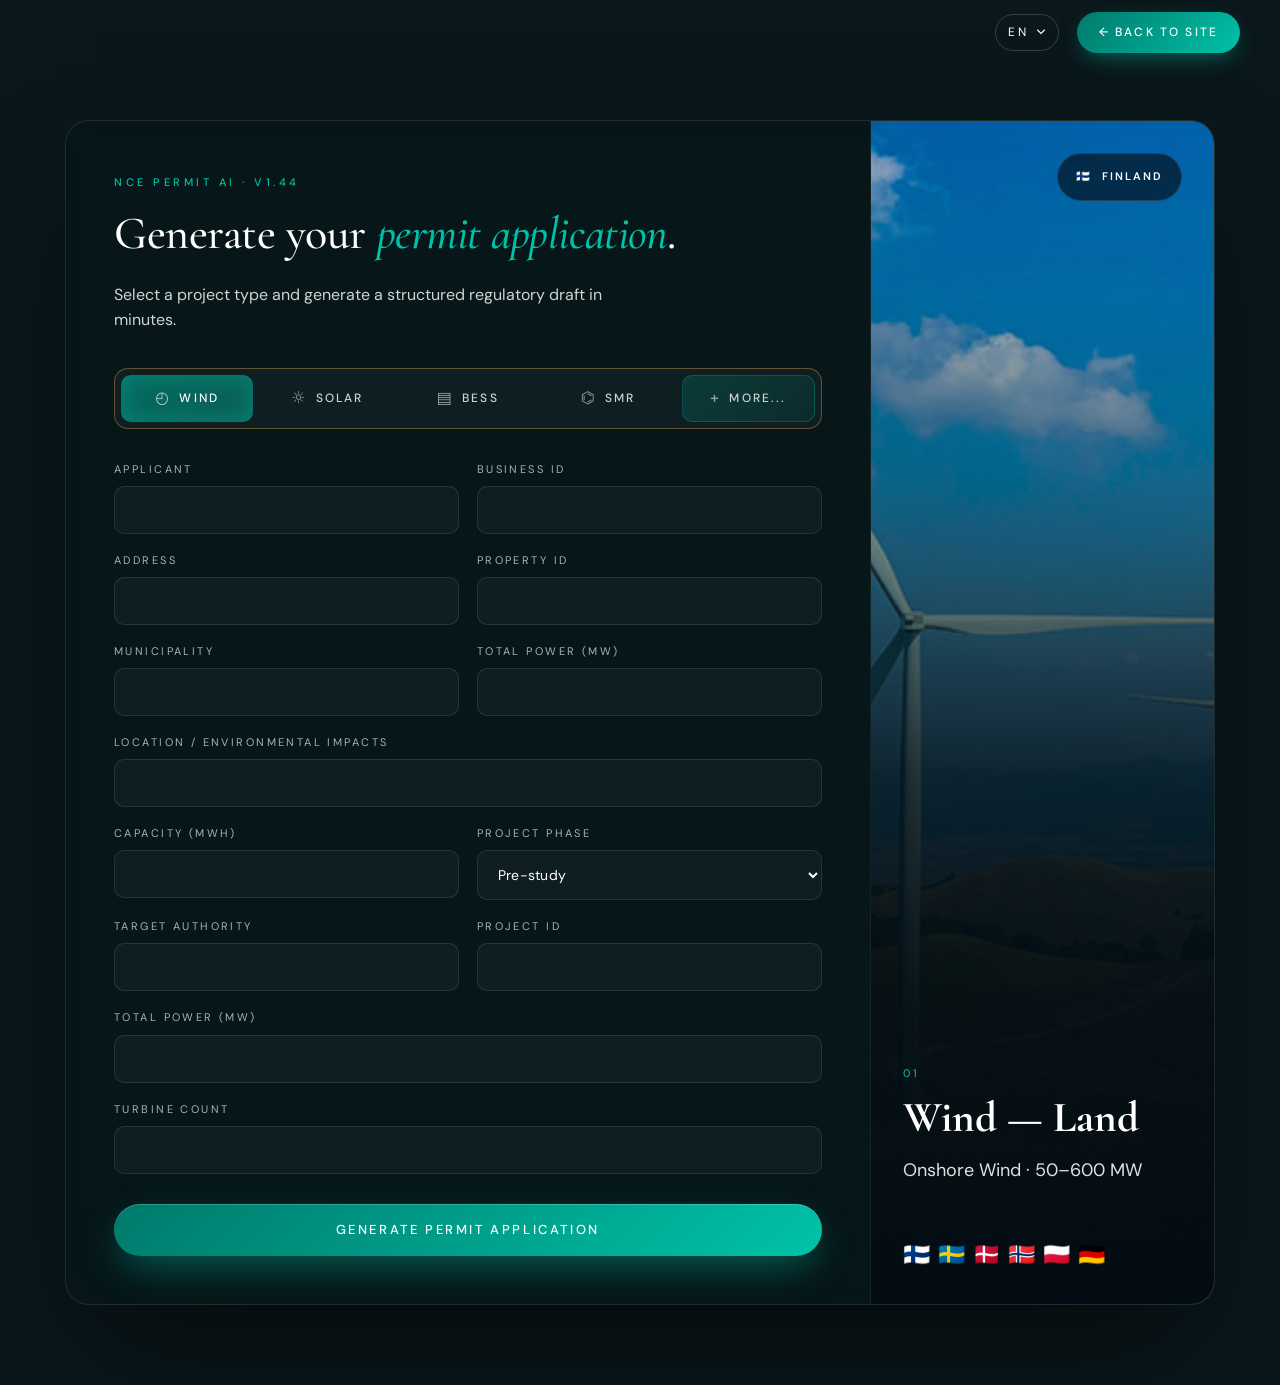
==== tool/index.html @ 23e24bbf "Add tool page UI and update styles" ====
<!doctype html>
<html lang="en">
<head>
<meta charset="utf-8" />
<meta name="viewport" content="width=device-width,initial-scale=1" />
<title>Permit AI — Nordic Clean Energy</title>
<meta name="description" content="NCE Energy — institutional-grade Nordic clean energy development: wind, solar, BESS, SMR. Permit AI tool for project developers." />

<meta property="og:type" content="website">
<meta property="og:title" content="NCE Permit AI">
<meta property="og:description" content="Regulatory Intelligence for Energy, Construction and Infrastructure Projects">
<meta property="og:image" content="https://ncenergy.fi/images/nce_og_image.png">
<meta property="og:url" content="https://ncenergy.fi">
<meta property="og:site_name" content="NCE Permit AI">

<meta name="twitter:card" content="summary_large_image">
<meta name="twitter:title" content="NCE Permit AI">
<meta name="twitter:description" content="Regulatory Intelligence for Energy, Construction and Infrastructure Projects">
<meta name="twitter:image" content="https://ncenergy.fi/images/nce_og_image.png">

<link rel="preconnect" href="https://fonts.googleapis.com" />
<link rel="preconnect" href="https://fonts.gstatic.com" crossorigin />
<link href="https://fonts.googleapis.com/css2?family=Cormorant+Garamond:ital,wght@0,400;0,500;0,600;0,700;1,400;1,500;1,600&family=DM+Sans:wght@300;400;500;600;700&display=swap" rel="stylesheet" />
<link rel="stylesheet" href="../assets/css/styles.css" />
</head> 


<body class="tool">



<!-- ============================================================
     TOOL VIEW (ncenergy.fi/tool)
============================================================ -->
<section id="view-tool" class="view tool-view" aria-hidden="true">

<div class="tool-video-bg-wrapper">
    <video class="tool-bg-video vid-active" muted playsinline preload="auto">
      <source src="../assets/video/tool-forest.webm" type="video/webm">
      <source src="../assets/video/tool-forest.mp4" type="video/mp4">
    </video>
    <video class="tool-bg-video vid-hidden" muted playsinline preload="auto">
      <source src="../assets/video/tool-forest.webm" type="video/webm">
      <source src="../assets/video/tool-forest.mp4" type="video/mp4">
    </video>
    <div class="tool-video-overlay"></div>
  </div>


  <!-- <div class="tool-bg" id="toolBg" data-accent="wind"></div> -->
  <!-- <div class="tool-bg-overlay"></div> -->
  <!-- <div class="tool-grid-overlay" id="toolGridOverlay"></div> -->

  <header class="site-header tool-header" id="siteHeader">
    <div class="header-inner">
      <a href="#top" class="brand">
        <img src="images/nce_logo.svg" alt="">
      </a>
      <nav class="primary-nav" aria-label="Primary">
        <a href="#projects" data-i18n="nav.projects">Projects</a>
        <a href="#approach" data-i18n="nav.approach">Permission</a>
        <a href="#tool" data-i18n="nav.tool" data-jump="tool">Permit AI</a>
      </nav>
      <div class="header-actions">
        <div class="lang-switcher" id="langSwitcher">
          <button class="lang-current" aria-haspopup="listbox" aria-expanded="false">
            <span id="langLabel">EN</span>
            <svg viewBox="0 0 12 8" width="10" height="6" aria-hidden="true"><path d="M1 1l5 5 5-5" fill="none" stroke="currentColor" stroke-width="1.5"/></svg>
          </button>
          <ul class="lang-menu" role="listbox">
            <li role="option" data-lang="en">EN — English</li>
            <li role="option" data-lang="fi">FI — Suomi</li>
          </ul>
        </div>
        <!-- <button class="btn-pill" data-jump="tool" data-i18n="cta.openTool">← Back to site</button> -->
        <a href="../index.html" class="btn-pill" data-jump0="tool" data-i18n="cta.openTool">← Back to site</a>
      </div>
    </div>
  </header>












  <div class="tool-card">







<div class="permit-layout">

    <div class="permit-left">



    <span class="tag" data-i18n="tool.tag">NCE PERMIT AI · v1.44</span>

    <h2 class="serif-h2 light" data-i18n="tool.h2">Generate your <em>permit application</em>.</h2>
   



    <p class="tool-card-sub light" data-i18n="tool.sub">Select a project type and generate a structured regulatory draft in minutes.</p>



        <!-- TYPE PICKER -->

<div class="type-picker attention" id="typePicker" role="tablist">

    <button class="tp-btn active" data-type="wind" role="tab">
        <span class="tp-ic">◴</span><span data-i18n="tool.t.wind">Wind</span>
    </button>

    <button class="tp-btn" data-type="solar">
        <span class="tp-ic">☼</span><span>Solar</span>
    </button>

    <button class="tp-btn" data-type="bess">
        <span class="tp-ic">▤</span><span>BESS</span>
    </button>

    <button class="tp-btn" data-type="smr">
        <span class="tp-ic">⌬</span><span>SMR</span>
    </button>


    <button class="tp-btn tp-more" id="moreTypesBtn">
        <span class="tp-ic">+</span>
        <span>More...</span>
    </button>

</div>






<div
class="project-selector"
id="projectSelector">


<div class="selector-head">

    <div>
        <span class="selector-kicker">
            ADDITIONAL PROJECT TYPES
        </span>

        <h3>Select project type</h3>

        <p>
            Choose the asset category for permit generation.
        </p>
    </div>

    <button class="selector-close" id="selectorClose">
        ← Back
    </button>

</div>


<div class="project-grid">

    <button class="project-option" data-type="hydro">

        <strong>Hydro</strong>
        <span>Hydropower</span>

    </button>

    <button class="project-option" data-type="residential">

        <strong>Residential</strong>
        <span>Residential Building</span>

    </button>

    <button class="project-option" data-type="industrial">

        <strong>Industrial</strong>
        <span>Industrial Building</span>

    </button>

</div>

</div>



        <!-- FORM -->
<!-- <form class="tool-form" id="permitForm">


<input type="hidden" id="hanke_tyyppi" value="bess">


  <div class="form-row">
      <label>
          <span>Applicant</span>
          <input type="text" id="hakija" class=" ">
      </label>

      <label>
          <span>Business ID</span>
          <input type="text" id="y_tunnus">
      </label>
  </div>


  <div class="form-row">
      <label>
          <span>Address</span>
          <input type="text" id="osoite">
      </label>

      <label>
          <span>Property ID</span>
          <input type="text" id="kunta">
      </label>
  </div>


  <div class="form-row">
      <label>
          <span>Municipality</span>
          <input type="text" id="osoite">
      </label>

      <label>
          <span>Total power (MW)</span>
          <input type="text" id="kunta">
      </label>
  </div>


  <label>
      <span>Location / environmental impacts</span>
      <input type="text" id="">
  </label>




  <div class="dyn_forms" id="dynamicFields">
    dynamicFields...
  </div>


  <button type="submit" class="btn-hero">
      Generate Permit Application
  </button>

</form>

 -->











<!-- FORM -->
<form class="tool-form" id="permitForm">

    <input type="hidden" id="hanke_tyyppi" value="tuulivoima_maa">

    <div class="form-row">

        <label>
            <span>Applicant</span>
            <input type="text" id="hakija">
        </label>

        <label>
            <span>Business ID</span>
            <input type="text" id="y_tunnus">
        </label>

    </div>


    <div class="form-row">

        <label>
            <span>Address</span>
            <input type="text" id="osoite">
        </label>

        <label>
            <span>Property ID</span>
            <input type="text" id="kiinteistotunnus">
        </label>

    </div>


    <div class="form-row">

        <label>
            <span>Municipality</span>
            <input type="text" id="kunta">
        </label>

        <label>
            <span>Total Power (MW)</span>
            <input type="number" step="0.1" id="teho_mw">
        </label>

    </div>


    <label>
        <span>Location / Environmental Impacts</span>
        <input type="text" id="sijainti_ymparistovaikutukset">
    </label>


    <div class="form-row">

        <label>
            <span>Capacity (MWh)</span>
            <input type="number" step="0.1" id="kapasiteetti_mwh">
        </label>

        <label>
            <span>Project Phase</span>
            <select id="hankkeen_vaihe">
                <option value="esiselvitys">Pre-study</option>
                <option value="lupavaihe">Permitting</option>
                <option value="rakentaminen">Construction</option>
            </select>
        </label>

    </div>


    <div class="form-row">

        <label>
            <span>Target Authority</span>
            <input type="text" id="kohdeviranomainen">
        </label>

        <label>
            <span>Project ID</span>
            <input type="text" id="hanke_id">
        </label>

    </div>


    <div class="dyn_forms" id="dynamicFields"></div>


    <button type="submit" class="btn-hero">
        Generate Permit Application
    </button>

</form>










        <!-- FORM -->

    </div>


<aside class="permit-right">

    <div class="project-preview">

        <div class="project-image bg-windland"></div>

        <div class="project-overlay"></div>

<!--         <div class="project-country">
            🇫🇮 Finland
        </div>  -->

<div class="project-country attention111111" id="countrySelector">

    <button class="country-current" id="countryCurrent">

        <span id="countryFlag">🇫🇮</span>

        <span id="countryName">
            Finland
        </span>

    </button>

    <div class="country-menu">

        <button data-country="FI">🇫🇮 Finland</button>
        <button data-country="SE" class="disabled">🇸🇪 Sweden</button>
        <button data-country="DK" class="disabled">🇩🇰 Denmark</button>
        <button data-country="NO" class="disabled">🇳🇴 Norway</button>
        <button data-country="PL">🇵🇱 Poland</button>
        <button data-country="DE" class="disabled">🇩🇪 Germany</button>
        <button data-country="EE" class="disabled">🇪🇪 Estonia</button>
        <button data-country="LV" class="disabled">🇱🇻 Latvia</button>
        <button data-country="LT">🇱🇹 Lithuania</button>

    </div>

</div>
<!-- 
<div class="project-country1 attention1" id="countrySelector">

    <button class="country-btn active" data-country="FI">
        🇫🇮
    </button>

    <button class="country-btn" data-country="SE">
        🇸🇪
    </button>

    <button class="country-btn" data-country="DK">
        🇩🇰
    </button>

    <button class="country-btn" data-country="NO">
        🇳🇴
    </button>

    <button class="country-btn" data-country="PL">
        🇵🇱
    </button>

    <button class="country-btn" data-country="DE">
        🇩🇪
    </button>

</div> -->



        <div class="project-bottom">

            <span class="project-code" id="projectCode">01</span>

            <h3 id="projectTitle">Wind — Land</h3>

            <p class="project-meta" id="projectMeta">
                Onshore Wind · 50–600 MW
               
            </p>

            <div class="permit-tags" id="permitTags">

<!--                 <span>Building Permit</span>
                <span>Grid Connection</span>
                <span>Chemical Permit</span> -->

            </div>

            <div class="country-flags" id="countryFlags">

                <span>🇫🇮</span>
                <span>🇸🇪</span>
                <span>🇩🇰</span>
                <span>🇳🇴</span>
                <span>🇵🇱</span>
                <span>🇩🇪</span>

            </div>

        </div>

    </div>

</aside>


<!--     <aside class="permit-right">

        <div class="project-preview">

            <div class="project-image bg-bess"></div>

            <div class="project-info">

                <span class="project-code">01</span>

                <h3>BESS</h3>

                <p>
                    Battery Energy Storage
                    · 50–800 MWh
                </p>

            </div>

            <div class="country-switch">

                <button class="active">🇫🇮</button>
                <button>🇸🇪</button>
                <button>🇩🇰</button>
                <button>🇳🇴</button>
                <button>🇵🇱</button>
                <button>🇩🇪</button>

            </div>

            <div class="permit-tags">

                <span>Building Permit</span>
                <span>Grid Connection</span>
                <span>Chemical Permit</span>

            </div>

        </div>

    </aside> -->

</div>




  </div>
  <!-- tool-card -->

























<!-- step2 -->


<div id="generationPanel" class="generation-panel tool-card" style="display:none;">

    <div class="generation-head">
        <div>
            <div class="generation-title">
                AI GENERATION IN PROGRESS
            </div>
            <div class="generation-subtitle">
                RAG + Claude is analyzing your project and preparing the regulatory draft
            </div>
        </div>

        <div id="generationElapsed">00:00</div>
    </div>

    <div class="generation-steps">

        <div class="generation-step waiting" data-step="1">
            <div class="step-circle">1</div>
            <strong>Analyze</strong>
            <small>Understanding project</small>
            <span>WAITING</span>
        </div>

        <div class="generation-step waiting" data-step="2">
            <div class="step-circle">2</div>
            <strong>Retrieve</strong>
            <small>Searching regulations</small>
            <span>WAITING</span>
        </div>

        <div class="generation-step waiting" data-step="3">
            <div class="step-circle">3</div>
            <strong>Compare</strong>
            <small>Matching requirements</small>
            <span>WAITING</span>
        </div>

        <div class="generation-step waiting" data-step="4">
            <div class="step-circle">4</div>
            <strong>Assess</strong>
            <small>Risk &amp; impact</small>
            <span>WAITING</span>
        </div>

        <div class="generation-step waiting" data-step="5">
            <div class="step-circle">5</div>
            <strong>Recommend</strong>
            <small>Building draft</small>
            <span>WAITING</span>
        </div>

        <div class="generation-step waiting" data-step="6">
            <div class="step-circle">6</div>
            <strong>Lifecycle</strong>
            <small>Phase-lock check</small>
            <span>WAITING</span>
        </div>

    </div>


<!-- Живая информация о процессе -->
<div class="generation-live">

    <div class="live-activity">

        <div class="live-title">
            LIVE ACTIVITY
        </div>

        <div id="liveActivity">
            <div class="live-item">
                <span class="live-dot"></span>
                <span>Starting generation...</span>
                <small>—</small>
            </div>
        </div>

    </div>


    <div class="data-sources">

        <div class="live-title">
            DATA SOURCES
        </div>

        <div class="source-row">
            <span>Regulatory chunks</span>
            <strong id="sourceChunks">8446</strong>
        </div>

        <div class="source-row">
            <span>Countries</span>
            <strong id="sourceCountries">9</strong>
        </div>

        <div class="source-row">
            <span>EU layer</span>
            <strong id="sourceEuLayer">active</strong>
        </div>

    </div>

</div>




    <div class="generation-status" id="generationStatus">
        Starting generation...
    </div>

    <div class="generation-job">
        Job ID: <span id="generationJobId">—</span>
    </div>























<!-- step3 -->
<!-- =========================
     RAQS QUALITY
========================= -->
<div class="results-row" id="resultsRow" style="display:none;">
<section class="result-section" id="raqsSection">

    <div class="result-section-title">
        <span>2. RAQS — QUALITY ASSESSMENT</span>
        <small>5 quality criteria with overall score</small>
    </div>

    <div class="raqs-card">

        <div class="raqs-head">
            <span>RAQS QUALITY SCORE</span>
            <span class="raqs-live">LIVE</span>
        </div>

        <div class="raqs-body">

            <div class="raqs-score">
                <strong id="raqsScore">—</strong>
                <small>/100</small>
            </div>

            <div class="raqs-bars">

                <div class="raqs-row">
                    <span>Citations</span>
                    <i><b id="raqsCitations"></b></i>
                    <em id="raqsCitationsValue">—</em>
                </div>

                <div class="raqs-row">
                    <span>Permit Coverage</span>
                    <i><b id="raqsCoverage"></b></i>
                    <em id="raqsCoverageValue">—</em>
                </div>

                <div class="raqs-row">
                    <span>Uncertainty</span>
                    <i><b id="raqsUncertainty"></b></i>
                    <em id="raqsUncertaintyValue">—</em>
                </div>

                <div class="raqs-row">
                    <span>Comprehensiveness</span>
                    <i><b id="raqsComprehensiveness"></b></i>
                    <em id="raqsComprehensivenessValue">—</em>
                </div>

                <div class="raqs-row">
                    <span>Readiness</span>
                    <i><b id="raqsReadiness"></b></i>
                    <em id="raqsReadinessValue">—</em>
                </div>

            </div>

        </div>

        <div class="raqs-warning" id="raqsWarning">

            <span>!</span>

            <div>
                <strong>UNCERTAINTY DETECTED</strong>
                <small id="raqsWarningText">
                    Expert verification may be required.
                </small>
            </div>

        </div>

    </div>

</section>


<!-- =========================
     RESULT
========================= -->

<section class="result-section" id="resultSection">

    <div class="result-section-title">
        <span>3. RESULT &amp; ACTIONS</span>
        <small>Generated draft + mandatory expert review</small>
    </div>

    <div class="result-card">

        <div class="result-head">

            <span>PERMIT APPLICATION DRAFT</span>

            <span class="result-review">
                EXPERT REVIEW
            </span>

        </div>

        <div class="result-file">

            <div class="pdf-icon">
                <img src="../assets/images/pdf.svg" alt="">
            </div>

            <div class="result-file-info">

                <strong>Permit Application Draft</strong>

                <span id="resultProject">
                    Wind Power (Onshore) · Finland · 50 MW
                </span>

                <small id="resultGenerated">
                    Generated: —
                </small>

            </div>

        </div>

        <div class="result-actions">

            <a
                id="downloadPdf"
                class="result-btn result-primary"
                href="#"
                target="_blank"
                download
            >
                ↓ &nbsp; DOWNLOAD PDF
            </a>

            <button
                class="result-btn"
                type="button"
                id="viewSummary"
            >
                VIEW SUMMARY &nbsp; ◉
            </button>

        </div>

        <div class="review-warning">

            <span>!</span>

            <div>
                <strong>AI-GENERATED DRAFT</strong>

                <p>
                    This document requires expert review
                    before official submission.
                </p>
            </div>

        </div>

        <button
            class="review-btn"
            type="button"
            id="markReviewed"
        >
            ✓ &nbsp; MARK AS REVIEWED
        </button>

    </div>

</section>
</div>








<div class="result-summary" id="resultSummary">

    <div class="summary-item">
        <span>Project type</span>
        <strong id="summaryType">—</strong>
    </div>

    <div class="summary-item">
        <span>Applicant</span>
        <strong id="summaryApplicant">—</strong>
    </div>

    <div class="summary-item">
        <span>Business ID</span>
        <strong id="summaryBusinessId">—</strong>
    </div>

    <div class="summary-item">
        <span>Property ID</span>
        <strong id="summaryProperty">—</strong>
    </div>

    <div class="summary-item">
        <span>Municipality</span>
        <strong id="summaryMunicipality">—</strong>
    </div>

    <div class="summary-item">
        <span>Total power</span>
        <strong id="summaryPower">—</strong>
    </div>

    <div class="summary-item">
        <span>Project phase</span>
        <strong id="summaryPhase">—</strong>
    </div>

    <div class="summary-item">
        <span>Target authority</span>
        <strong id="summaryAuthority">—</strong>
    </div>

</div>








</div>  
<!-- step2 -->










</section>



































<style>
  
/* Контейнер-обертка для полноэкранного видео-фона */
.tool-video-bg-wrapper {
  position: absolute;
  top: 0;
  left: 0;
  width: 100%;
  height: 100%;
  z-index: 0;
  overflow: hidden;
  /* Аппаратное ускорение */
  will-change: transform;
  transform: translateZ(0);
}

/* Общие стили для обоих видео */
.tool-bg-video {
  position: absolute;
  top: 0;
  left: 0;
  width: 100%;
  height: 100%;
  object-fit: cover;
  transition: opacity 1.6s ease-in-out; /* Плавность склейки тумана */
}

/* Состояния активности для кроссфейда */
.tool-bg-video.vid-active {
  opacity: 1;
  z-index: 2;
}

.tool-bg-video.vid-hidden {
  opacity: 0;
  z-index: 1;
}

/* Мягкий темный оверлей по ТЗ (45%) */
.tool-video-overlay {
  position: absolute;
  top: 0;
  left: 0;
  width: 100%;
  height: 100%;
  background: rgba(10, 26, 38, 0.45); /* Твой базовый --navy-ink */
  z-index: 3; /* Ложится поверх обоих видео, но под контент */
  pointer-events: none;
}

/* Убедись, что сама карточка и шапка лежат выше видео-фона */
.tool-header,
.tool-card {
  /*position: relative;*/
  z-index: 10;
}

</style>



<script src="../assets/js/script.js" defer></script>


<script>
  
document.addEventListener('DOMContentLoaded', () => {
  setupForestCrossfade();
});

function setupForestCrossfade() {
  const v1 = document.querySelector('.tool-video-bg-wrapper .vid-active');
  const v2 = document.querySelector('.tool-video-bg-wrapper .vid-hidden');

  if (!v1 || !v2) return;

  // Длина видео в секундах
  const videoDuration = 22; 
  // Время в секундах, за сколько до конца видео начнется наплыв (кроссфейд)
  const fadeBuffer = 2.2; 
  const triggerTime = videoDuration - fadeBuffer;

  // Запускаем первое видео
  v1.play().catch(err => console.log("Autoplay blocked:", err));

  // Каждые 300мс проверяем тайминги
  setInterval(() => {
    // Если первое видео подходит к концу
    if (v1.classList.contains('vid-active') && v1.currentTime >= triggerTime) {
      if (v2.paused) {
        v2.currentTime = 0;
        v2.play().catch(() => {});
        
        // Меняем местами видимость
        v2.classList.remove('vid-hidden');
        v2.classList.add('vid-active');
        
        v1.classList.remove('vid-active');
        v1.classList.add('vid-hidden');
        
        // Гасим старое видео после завершения css-анимации
        setTimeout(() => { v1.pause(); }, 1600);
      }
    }
    
    // Если второе видео подходит к концу
    else if (v2.classList.contains('vid-active') && v2.currentTime >= triggerTime) {
      if (v1.paused) {
        v1.currentTime = 0;
        v1.play().catch(() => {});
        
        // Переключаем обратно
        v1.classList.remove('vid-hidden');
        v1.classList.add('vid-active');
        
        v2.classList.remove('vid-active');
        v2.classList.add('vid-hidden');
        
        // Гасим
        setTimeout(() => { v2.pause(); }, 1600);
      }
    }
  }, 300);
}



// DATA
const FLAGS = {

    FI: "🇫🇮",
    SE: "🇸🇪",
    NO: "🇳🇴",
    DA: "🇩🇰",
    DK: "🇩🇰",
    PL: "🇵🇱",
    DE: "🇩🇪",
    EE: "🇪🇪",
    LV: "🇱🇻",
    LT: "🇱🇹"

};



const PROJECTS = {

  wind: {
    code: "01",
    name: "Wind",
    title: "Wind Power (Onshore)",
    meta: "Onshore Wind · 50–600 MW",
    imageClass:"bg-windland",
    description:
      "Wind Power (onshore) — Land-based wind power project",
    permits_off: [
      "Construction Permit",
      "Environmental Permit",
      "EIA (≥10 turbines / ≥45 MW)",
      "Zoning Area"
    ],
    countries:["FI","SE","DA","NO","PL","DE"]
  },
  solar: {
    code: "02",
    name: "Solar",
    title: "Solar Power",
    meta: "Utility PV · 10–400 MW",
    imageClass:"bg-solar",
    description:
      "Solar panel project",
    permits_off:[
      "Construction permit","Environmental permit (large project)"
    ],
    countries:["FI","SE","DA","NO","PL","DE"]
  },

  bess: {

    code: "03",

    name: "BESS",

    title: "Battery Energy Storage Project",

    meta: "50–800 MWh",

    imageClass:"bg-bess",

    description:
      "Battery Energy Storage Project",

    permits_off:[

      "Construction permit","Chemical permit (Tukes)","Grid connection (Fingrid/dist.)"

    ],

    countries:["FI","SE","DA","NO","PL","DE"]

  }, 

  smr: {

    code: "04",

    name: "SMR",

    title: "Small Modular Reactor",

    meta: "50–300 MW",

    imageClass:"bg-smr",

    description:
      "Small Modular Reactor project (pre-licensing)",

    permits_off:[

      "Principle decision (TEM)",
      "Construction licence (STUK)",
      "Operating licence (STUK)",
      "EIA"

    ],

    countries:["FI","SE","DA","NO","PL","DE"]

  },

  windsea: {

    code: "05",

    name: "Wind — Sea",

    title: "Offshore Wind",

    meta: "500 MW–2 GW",

    imageClass:"bg-windsea",

    description:
      "Offshore wind power project",

    permits_off:[

      "Water permit (Luova)","EIA","Environmental permit","Construction permit (offshore)"

    ],

    countries:["FI","SE","DA","NO","PL","DE"]

  },

  hydro: {

    code: "06",

    name: "Hydro",

    title: "Hydropower",

    meta: "5–60 MW",

    imageClass:"bg-hydro",

    description:
      "Hydroelectric project",

    permits_off:[

      "Water permit (Luova)","Environmental permit","Construction permit"

    ],

    countries:["FI","SE","DA","NO","PL","DE"]

  },

  residential: {

    code: "07",

    name: "Residential",

    title: "Housing Development",

    meta: "5–6 MW",

    imageClass:"bg-residential",

    description:
      "Residential Building — permit application",

    permits_off:[

      "Construction permit"

    ],

    countries:["FI","SE","DA","NO","PL","DE"]

  },

  industrial: {

    code: "08",

    name: "Industrial",

    title: "Manufacturing & Processing",

    meta: "5–6 MW",

    imageClass:"bg-industrial",

    description:
      "Industrial Building — permit application",

    permits_off:[

      "Construction permit",
      "Environmental permit (possible)",

    ],

    countries:["FI","SE","DA","NO","PL","DE"]

  },

};
// DATA



// DYN FIELDS
const DYNAMIC_FIELDS = {

    wind: [

        {
            label:'Total Power (MW)',
            id:'power_mw',
            type:'number'
        },

        {
            label:'Turbine Count',
            id:'turbines',
            type:'number'
        }

    ],

    solar: [

        {
            label:'Installed Capacity (MWp)',
            id:'capacity_mwp',
            type:'number'
        },

        {
            label:'Area (ha)',
            id:'area_ha',
            type:'number'
        }

    ],
bess: [

    {
        label:'Power (MW)',
        id:'power_mw',
        type:'number'
    },

    {
        label:'Capacity (MWh)',
        id:'capacity_mwh',
        type:'number'
    },

    {
        label:'Grid Connection',
        id:'grid_connection',
        type:'select',

        options:[
            '110 kV',
            '220 kV',
            '400 kV',
            'DSO',
            'Fingrid'
        ]
    }

],

    smr: [

        {
            label:'Thermal Power (MW)',
            id:'thermal_power',
            type:'number'
        },

        {
            label:'Reactor Type',
            id:'reactor_type',
            type:'text'
        }

    ],
    hydro: [


        {
            label:'Reactor Type',
            id:'reactor_type',
            type:'text'
        }

    ],
residential: [

        {
            label:'Floors',
            id:'floor_num',
            type:'number'
        }



    ],
    industrial:[

        {
            label:'Intended use',
            id:'int_use',

            type:'select',

            options:[
                'Factory',
                'Warehouse',
                'Processing Plant',
                'Manufacturing',
                'Other'
            ]
        },

        {
            label:'Building volume (m³)',
            id:'build_volume',
            type:'number'
        }

    ],

};
// DYN FIELDS



const moreBtn =
document.getElementById('moreTypesBtn');

const selector =
document.getElementById('projectSelector');

const main =
document.getElementById('permitMain');

const closeBtn =
document.getElementById('selectorClose');

moreBtn.addEventListener('click',()=>{

    selector.classList.add('open');

    main.classList.add('selector-open');

});

closeBtn.addEventListener('click', () => {

    selector.classList.remove('open');

});



document
.querySelectorAll('.tp-btn[data-type]')
.forEach(btn=>{

    btn.addEventListener('mouseenter',()=>{

        renderProject(
            btn.dataset.type
        );

    });

    btn.addEventListener('mouseleave',()=>{

        renderProject(
            currentProject
        );

    });

});
document
.querySelectorAll('.tp-btn[data-type]')
.forEach(btn=>{

    btn.addEventListener('click',()=>{

        currentProject =
            btn.dataset.type;

        renderProject(
            currentProject
        );
        renderDynamicFields(currentProject);
        document
        .getElementById('hanke_tyyppi')
        .value =
        currentProject;

    });

});


document
.querySelectorAll('.project-option')
.forEach(card=>{

    card.addEventListener('mouseenter',()=>{

        renderProject(
            card.dataset.type
        );

    });

    card.addEventListener('mouseleave',()=>{

        renderProject(
            currentProject
        );

    });


card.addEventListener('click',()=>{

    currentProject =
        card.dataset.type;

    renderProject(currentProject);
    renderDynamicFields(currentProject);

    // loadPermits();

    document.getElementById('hanke_tyyppi').value =
        currentProject;

    selector.classList.remove('open');

});

});


// card.addEventListener('click',()=>{

//     currentProject =
//         card.dataset.type;

//     renderProject(
//         currentProject
//     );

//     selector.classList.remove('open');

// });




















const TYPE_MAP = {

    // ENERGY

    wind: 'tuulivoima_maa',
    offshore_wind: 'tuulivoima_meri',

    solar: 'aurinkovoima',

    bess: 'bess',

    smr: 'smr',

    hydro: 'vesivoima',

    datacenter: 'datakeskus',


    // BUILDINGS

    residential: 'asuinrakennus',

    industrial: 'teollisuus',

    agriculture: 'maatalous',

    commercial: 'liikerakennus',


    // OTHER

    environmental: 'ymparistolupa',

    other: 'muu'

};

const COUNTRY_NAMES = {

    FI: 'Finland',
    SE: 'Sweden',
    DK: 'Denmark',
    NO: 'Norway',
    PL: 'Poland',
    DE: 'Germany',
    EE: 'Estonia',
    LV: 'Latvia',
    LT: 'Lithuania'

};

const COUNTRY_FLAGS = {

    FI: '🇫🇮',
    SE: '🇸🇪',
    DK: '🇩🇰',
    NO: '🇳🇴',
    PL: '🇵🇱',
    DE: '🇩🇪',
    EE: '🇪🇪',
    LV: '🇱🇻',
    LT: '🇱🇹'

};

let currentProject = 'wind';
let currentCountry = 'FI';


// const country = 'FI';
// const type = 'bess';










let PERMITS_DB = {};





// async function loadPermits(){

//     const apiType = TYPE_MAP[currentProject];

//     const projectData =
//         PERMITS_DB?.[currentCountry]?.[apiType];

//     if(!projectData) return;

//     const permits = [

//         ...(projectData.esiselvitys?.luvat || []),
//         ...(projectData.lupavaihe?.luvat || []),
//         ...(projectData.rakentaminen?.luvat || [])

//     ];

//     const uniquePermits =
//         [...new Set(permits)];

//     document.getElementById('permitTags').innerHTML =
//         uniquePermits
//             .slice(0,8)
//             .map(item => `<span>${item}</span>`)
//             .join('');
// }







// TYPE RENDER
function renderProject(type){

    const p = PROJECTS[type];

    if(!p) return;

    document.getElementById('projectCode')
        .textContent = p.code;

    document.getElementById('projectTitle')
        .textContent = p.title;

    document.getElementById('projectMeta')
        .textContent = p.meta;
    
    const previewImage =
    document.querySelector('.project-image');

    previewImage.className = `project-image ${p.imageClass}`;


const apiType =
    TYPE_MAP[type];

const projectData =
    PERMITS_DB?.[currentCountry]?.[apiType];

if(!projectData) return;

let permits = [];

if(projectData){

    permits = [

        ...(projectData.esiselvitys?.luvat || []),
        ...(projectData.lupavaihe?.luvat || []),
        ...(projectData.rakentaminen?.luvat || [])

    ];

    permits = [...new Set(permits)];

}

document.getElementById('permitTags').innerHTML =
    permits
        .slice(0,8)
        .map(x => `<span>${x}</span>`)
        .join('');
    // document.getElementById('permitTags').innerHTML =
    //     p.permits
    //     .map(x => `<span>${x}</span>`)
    //     .join('');

    document.getElementById('countryFlags').innerHTML =
        p.countries
        .map(c => `<span>${FLAGS[c]}</span>`)
        .join('');
}




// TYPE RENDER







async function loadPermitsDB(){

    const response = await fetch(
        'https://ai.ncenergy.fi/api/permits'
    );

    PERMITS_DB = await response.json();

    renderProject(currentProject);
}













loadPermitsDB();







const countrySelector =
    document.getElementById('countrySelector');

const countryCurrent =
    document.getElementById('countryCurrent');

countryCurrent.addEventListener('click',()=>{
 console.log('CLICK');
    countrySelector.classList.toggle('open');

});

document
.querySelectorAll('.country-menu button')
.forEach(btn=>{

    btn.addEventListener('click',()=>{

        currentCountry =
            btn.dataset.country;

        document.getElementById('countryFlag')
            .textContent =
            COUNTRY_FLAGS[currentCountry];

        document.getElementById('countryName')
            .textContent =
            COUNTRY_NAMES[currentCountry];

        countrySelector.classList.remove('open');

        // loadPermits();
        renderProject(currentProject);
        renderDynamicFields(currentProject);

    });

});
// document
// .querySelectorAll('.country-btn')
// .forEach(btn=>{

//     btn.addEventListener('click',()=>{

//         currentCountry =
//             btn.dataset.country;

//         document
//         .querySelectorAll('.country-btn')
//         .forEach(x=>x.classList.remove('active'));

//         btn.classList.add('active');

//         loadPermits();

//     });

// });



function renderDynamicFields(type){

    const fields = 
        DYNAMIC_FIELDS[type] || [];

    const container =
        document.getElementById('dynamicFields');

    container.innerHTML =

        fields.map(field => {

            let control = '';

            if(field.type === 'select'){

                control = `

                    <select id="${field.id}">

                        <option value="">
                            Select...
                        </option>

                        ${
                            field.options
                                .map(option => `
                                    <option value="${option}">
                                        ${option}
                                    </option>
                                `)
                                .join('')
                        }

                    </select>

                `;

            }else{

                control = `

                    <input
                        type="${field.type}"
                        id="${field.id}"
                    >

                `;

            }

            return `

                <label>

                    <span>${field.label}</span>

                    ${control}

                </label>

            `;

        }).join('');

}

renderDynamicFields(currentProject);




document
    .getElementById('viewSummary')
    .addEventListener('click', function () {

        document
            .getElementById('resultSummary')
            .classList.toggle('open');

    });



</script>




<!-- 

<script>


const PROJECT_TYPES = {

    wind: 'tuulivoima_maa',
    solar: 'aurinkovoima',
    bess: 'BESS',
    smr: 'SMR',

    hydro: 'vesivoima',
    residential: 'asuinrakennus',
    industrial: 'teollisuus',
    agriculture: 'maatalous',
    commercial: 'liikerakennus',
    datacenter: 'datakeskus',
    hybrid: 'hybridi',
    other: 'muu'

};


document.getElementById('permitForm').addEventListener('submit', function(e) {

    e.preventDefault();
    e.stopImmediatePropagation();

    const payload = {

        hanketyyppi:
                PROJECT_TYPES[
        document.getElementById('hanke_tyyppi').value
    ],

        kiinteistotunnus:
            document.getElementById('kiinteistotunnus').value,

        kunta:
            document.getElementById('kunta').value,

        hakija:
            document.getElementById('hakija').value,

        teho_mw:
            Number(document.getElementById('teho_mw').value) || 0,

        kapasiteetti_mwh:
            Number(document.getElementById('kapasiteetti_mwh').value) || 0,

        y_tunnus:
            document.getElementById('y_tunnus').value,

        osoite:
            document.getElementById('osoite').value,

        sijainti_ymparistovaikutukset:
            document.getElementById('sijainti_ymparistovaikutukset').value,

        hankkeen_vaihe:
            document.getElementById('hankkeen_vaihe').value,

        kohdeviranomainen:
            document.getElementById('kohdeviranomainen').value,

        lang: currentCountry === 'EE' ? 'ET' : 'EN',

        country:
            currentCountry,

        session_id:
            'sess_' + Math.random().toString(36).substring(2, 18),

        hanke_id:
            document.getElementById('hanke_id').value

    };


    console.log('FORM PAYLOAD:', payload);

    alert(
        JSON.stringify(payload, null, 4)
    );

    return false;

}, true);

</script>


 -->



<script src="../assets/js/generation.js"></script>




</body>
</html>
---- assets/css/styles.css ----
/* ==========================================================
   NCE ENERGY — Vanilla CSS (no Tailwind, no build tools)
   ========================================================== */

:root{
  --navy:#1B4F72;
  --navy-rgb:27,79,114;
  --navy-deep:#0F2F44;
  --navy-deep-rgb:15,47,68;
  --navy-ink:#0a1a26;
  --green:#009B87;
  --green-glow:#00C2A8;

/* Forest Green */

--green:#007A6B;
--green-rgb:0,122,107;

/* Deep Forest */

--green-deep:#005A4F;
--green-deep-rgb:0,90,79;

/* Forest Ink */

--green-ink:#003A34;
--green-ink-rgb:0,58,52;

--oldpaper: #D4CDC0;

  --white:#ffffff;
  --paper:#f6f5f1;
  --slate-900:#0c1411;
  --slate-800:#13201c;
  --slate-700:#1c2a26;
  --slate-500:#5b6b66;
  --slate-300:#c7cfcb;

  --serif: 'Cormorant Garamond', 'Times New Roman', serif;
  --sans: 'DM Sans', system-ui, -apple-system, sans-serif;

  --container: 1400px;
  --ease: cubic-bezier(.2,.7,.2,1);


  --accent: #10B981;
  --bg-dark: #050908;
  --text-muted: rgba(247,245,240,0.45);
  --font-body: 'DM Sans', sans-serif;
  --font-accent: 'Cormorant Garamond', serif;
}


.theme-forest {
  --primary: #2D5A45;
  --primary-light: #3D7A5A;
  --accent: #10B981;
  --accent-light: #34D399;
  --bg-main: #0A110E;
  --bg-alt: #0F1A14;
  --bg-dark: #050908;
  --text-primary: #F7F5F0;
  --text-secondary: #A8B5A0;
  --text-light: #F7F5F0;
  --text-muted: rgba(247,245,240,0.45);
  --glass-bg: rgba(15,26,20,0.85);
  --glass-border: rgba(16,185,129,0.2);
  --card-bg: rgba(20,35,28,0.9);
  --font-heading: 'Playfair Display', serif;
  --font-body: 'DM Sans', sans-serif;
  --font-accent: 'Cormorant Garamond', serif;
  --border-radius: 8px;
  --shadow-soft: 0 8px 32px rgba(0,0,0,0.3);
  --shadow-strong: 0 24px 64px rgba(0,0,0,0.5);
  --glow: 0 0 60px rgba(16,185,129,0.15);
}



/* ---------- Reset & Globals ---------- */
*,*::before,*::after
 {
  box-sizing:border-box;
  margin:0;
  padding:0
}

html{scroll-behavior:smooth}

body{
  font-family:var(--sans);
  color:var(--slate-900);
  background:var(--paper);
  line-height:1.55;
  -webkit-font-smoothing:antialiased;
  text-rendering:optimizeLegibility;
  overflow-x:hidden;

  /* Anti-copy / rights protection */
/*  -webkit-user-select:none;
  -moz-user-select:none;
  -ms-user-select:none;
  user-select:none;*/
}
input,textarea,select{user-select:text}

img,svg,video {
  display:block;
  max-width:100%
}
a { 
  color:inherit;
  text-decoration:none
}
button {
  font:inherit;
  cursor:pointer;
  border:0;
  background:none;
  color:inherit
}

::selection {
  background:var(--green);
  color:#fff
}

/* ---------- Views ---------- */
/*.view{display:none}
.view.active{display:block}*/

/* ==========================================================
   HEADER
   ========================================================== */
.site-header{
  position:fixed;
  top:0;
  left:0;
  right:0;
  z-index:120;
  transition:
   background .5s var(--ease), 
   backdrop-filter .5s var(--ease), 
   box-shadow .5s var(--ease), 
   border-color .5s var(--ease);
  border-bottom:1px solid transparent;
}

.site-header{
    backdrop-filter: blur(0px);
    -webkit-backdrop-filter: blur(0px);
}

.site-header.scrolled{
  background:rgba(255,255,255,.78);
  backdrop-filter:blur(20px) saturate(180%);
  -webkit-backdrop-filter:blur(20px) saturate(180%);
  box-shadow:0 1px 0 rgba(27,79,114,.06), 0 12px 36px -20px rgba(15,47,68,.18);
  border-bottom:1px solid rgba(27,79,114,.08);
    
    background:rgba(var(--navy-deep-rgb),.75);
    color:var(--white);
}


.site-header.scrolled{
    backdrop-filter: blur(20px);
    -webkit-backdrop-filter: blur(20px);
}



.site-header.scrolled .primary-nav a,
.site-header.scrolled .brand,
.site-header.scrolled .lang-current { 
  /*color:var(--navy-deep)*/
}
.header-inner{
  max-width:var(--container);
  margin:0 auto;
  display:flex;
  justify-content:space-between;
  align-items:center;
  /*padding:22px 40px;*/
  padding:12px 40px;
}
.brand{
  display:inline-flex;
  align-items:baseline;
  gap:10px;
/*  color:#fff;
  letter-spacing:.06em*/
}

.brand img{
  width: 170px;
  height: auto;
}



.primary-nav{
  display:flex;
  gap:36px
}
.primary-nav a{
  color:#fff;
  font-size:12px;
  letter-spacing:.18em;
  text-transform:uppercase;
  position:relative;
  padding:6px 0;
  transition:color .3s var(--ease);
}
.primary-nav a::after{
  content:"";
  position:absolute;
  left:0;
  right:0;
  bottom:0;
  height:1px;
  background:linear-gradient(90deg,var(--green),var(--green-glow));
  transform:scaleX(0);
  transform-origin:left;
  transition:transform .4s var(--ease);
}
.primary-nav a:hover::after{
  transform:scaleX(1)
}

.header-actions{
  display:flex;
  align-items:center;
  gap:18px
}

.lang-switcher{ position:relative }
.lang-current{
  display:inline-flex;
  align-items:center;
  gap:8px;
  color:#fff;
  font-size:12px;
  letter-spacing:.18em;
  text-transform:uppercase;
  padding:8px 12px;
  border:1px solid rgba(255,255,255,.18);
  border-radius:999px;
  transition:.3s var(--ease);
}
.site-header.scrolled .lang-current{
  /*border-color:rgba(27,79,114,.18)*/
  border:1px solid rgba(255,255,255,.18);
}
.lang-current:hover{
  border-color:var(--green-glow);
  color:var(--green-glow)
}
.lang-menu{
  position:absolute;
  top:calc(100% + 8px);
  right:0;
  min-width:170px;
  background:rgba(15,30,40,.92);
  backdrop-filter:blur(16px);
  border:1px solid rgba(255,255,255,.1);
  border-radius:12px;
  padding:6px;
  list-style:none;
  display:none;
  box-shadow:0 20px 50px rgba(0,0,0,.4);
}
.lang-switcher.open .lang-menu{ display:block }
.lang-menu li{
  color:#dde5e1;
  font-size:12px;
  letter-spacing:.14em;
  text-transform:uppercase;
  padding:10px 14px;
  border-radius:8px;
  cursor:pointer;
  transition:.25s var(--ease);
}
.lang-menu li:hover{
  background:rgba(0,194,168,.14);
  color:var(--green-glow)
}

.btn-pill{
  padding:11px 22px;
  border-radius:999px;
  background:linear-gradient(135deg,var(--green) 0%,var(--green-glow) 100%);
  color:#fff;
  font-size:12px;
  letter-spacing:.18em;
  text-transform:uppercase;
  font-weight:500;
  box-shadow:0 8px 24px -8px rgba(0,194,168,.6);
  transition:.35s var(--ease);
}
.btn-pill:hover{
  transform:translateY(-1px);
  box-shadow:0 12px 30px -8px rgba(0,194,168,.8)
}
.btn-pill.ghost{
  background:transparent;
  border:1px solid rgba(255,255,255,.25);
  box-shadow:none;
  color:#fff;
}
.btn-pill.ghost:hover{
  border-color:var(--green-glow);
  color:var(--green-glow)
}

/* ==========================================================
   HERO
   ========================================================== */
.hero{
  position:relative;
  width:100vw;
  height:100vh;
  min-height:680px;
  overflow:hidden;
  color:#fff;
}
.hero-bg{
  position:absolute;
  inset:0
}
/*.hero-bg .slideoff{
  position:absolute;
  inset:0;opacity:0;
  transition:opacity 2s var(--ease);
  background-size:200% 200%;
  animation:meshShift 22s ease-in-out infinite;
}*/
.hero-bg .slide.active{opacity:1}

.hero-bg .slide{
  position:absolute;
  inset:0;
  opacity:0;
  transition:opacity 2.5s ease;
}

.hero-bg .slide.activeoff{ 
  /*transition:none !important;*/
    opacity:1;
    /*z-index:2;*/
    /*visibility:visible;*/
}

.hero-video{
    position:absolute;
    inset:0;
    width:100%;
    height:100%;
    object-fit:cover;
    pointer-events:none;
}
.slide{
    z-index:1;
}

.slide.active{
    z-index:2;
}
/*@keyframes meshShift{
  0%,100%{background-position:0% 0%}
  50%{background-position:100% 100%}
} 
*/
.hero-overlay{
  position:absolute;
  inset:0;
  background:linear-gradient(to right, rgba(10,20,16,.85) 30%, rgba(10,20,16,.4) 100%);
  pointer-events:none;
  z-index: 9;
  /*background-color: rgba(10,20,116,.6);*/
}


.hero .row-inner{
    min-height:100vh;

    display:flex;
    align-items:center;
    position: relative;
    padding-top:120px;     /* место под меню */
    padding-bottom:120px;  /* место под пагер */
}
.hero-content{
  max-width:55%;
  z-index:10;
}
.hero-eyebrow{
  display:inline-flex;align-items:center;gap:10px;
  font-size:11px;letter-spacing:.32em;text-transform:uppercase;
  padding:8px 14px;border:1px solid rgba(255,255,255,.18);border-radius:999px;
  margin-bottom:32px;color:#dde5e1;
}
.hero-eyebrow .pulse{
  width:8px;height:8px;border-radius:50%;background:var(--green-glow);
  box-shadow:0 0 0 0 rgba(0,194,168,.6);animation:pulseDot 2s infinite;
}
@keyframes pulseDot{
  0%{box-shadow:0 0 0 0 rgba(0,194,168,.6)}
  100%{box-shadow:0 0 0 14px rgba(0,194,168,0)}
}

.hero-title{
  font-family:var(--serif);
  font-weight:500;
  font-size:clamp(42px,6.4vw,96px);
   font-size: clamp(45px, 5.8vw, 80px);
  line-height:1.02;
  letter-spacing:-.01em;
  margin-bottom:28px;
}

.lang-fi .hero-title{
    font-size: clamp(42px, 5vw, 88px);
    line-height: 0.95;
    letter-spacing: -0.02em;
}

.hero-title em{
  font-style:italic;
  color:var(--green-glow);
  font-weight:500
}
.hero-title span,
.hero-title em{display:block}

.hero-sub{
  font-size:clamp(15px,1.1vw,18px);
  max-width:560px;
  color:#d4ddd9;
  margin-bottom:40px;
}
.hero-ctas{
  display:flex;
  gap:18px;
  align-items:center;
  flex-wrap:wrap
}


.hero-tags{
    display:flex;
    flex-wrap:wrap;
    gap:10px;
    margin:22px 0 25px;
}

.hero-tags span{
    padding:5px 10px;

    border:1px solid rgba(255,255,255,.12);
    border-radius:999px;

    background:rgba(255,255,255,.04);
    backdrop-filter:blur(10px);

    font-size:10px;
    letter-spacing:.18em;
    text-transform:uppercase;

    color:rgba(255,255,255,.82);

    transition:.25s;
}

.hero-tags span:hover{
    border-color:rgba(0,217,190,.4);
    color:#fff;
    transform:translateY(-1px);
}

.hero-tag-more{
    background:rgba(0,217,190,.15)!important;
    border-color:rgba(0,217,190,.35)!important;
    color:#00d9be!important;
    font-weight:600;
}



.btn-hero{
  display:inline-flex;
  align-items:center;
  gap:12px;
  padding:16px 28px;
  border-radius:999px;
  background:linear-gradient(135deg,var(--green) 0%,var(--green-glow) 100%);
  color:#fff;
  font-size:13px;
  letter-spacing:.2em;
  text-transform:uppercase;
  font-weight:500;
  box-shadow:0 14px 40px -10px rgba(0,194,168,.55), inset 0 1px 0 rgba(255,255,255,.2);
  transition:.35s var(--ease);
}
.btn-hero:hover{
  transform:translateY(-2px);
  box-shadow:0 22px 48px -10px rgba(0,194,168,.7)
}
.btn-hero.big{
  padding:20px 40px;
  font-size:14px;
  letter-spacing:.24em
}
.btn-ghost{
  color:#fff;
  font-size:12px;
  letter-spacing:.2em;
  text-transform:uppercase;
  padding:8px 4px;
  border-bottom:1px solid rgba(255,255,255,.25);
  transition:.3s var(--ease);
}
.btn-ghost:hover{
  border-color:var(--green-glow);
  color:var(--green-glow)
}

/* hero pager */
.hero-pager{
  position:absolute;
  bottom:48px;
  left:50%;
  transform:translateX(-50%);
  z-index:10;
  display:flex;
  flex-direction:column;
  align-items:center;
  gap:16px;
  color:#fff;
}
.hero-pager-label{
  display:flex;
  align-items:baseline;
  gap:14px
}
.pager-index{
  font-family:var(--serif);
  font-size:22px;
  color:var(--green-glow)
}
.pager-name{
  font-size:11px;
  letter-spacing:.3em;
  text-transform:uppercase;
  color:#dde5e1
}
.hero-dots{
  display:flex;
  gap:10px
}
.hero-dots .dot{
  width:22px;
  height:6px;
  background:rgba(255,255,255,.25);
  border-radius:2px;
  cursor:pointer;
  transition:.4s var(--ease);
}
.hero-dots .dot.active{
  background:var(--green-glow);
  box-shadow:0 0 12px var(--green-glow);
  width:36px
}


/* ==========================================================
   HERO LIVE STATS
   ========================================================== */

.hero-stats{
    position:absolute;
    right:40px;
    bottom:50px;

    width:270px;
    height: 230px;
    padding:20px 18px 0px;

    border-radius:24px;

    background:rgba(4,16,22,.25);

    backdrop-filter:blur(24px);
    -webkit-backdrop-filter:blur(24px);

    border:1px solid rgba(0,255,220,.12);

    box-shadow:
        0 20px 80px rgba(0,0,0,.35);

    opacity:0;

    filter:blur(30px);

    transform:translateY(30px);

    z-index:20;
}

.hero-stats.visible{
    opacity:1;
    filter:blur(0);
    transform:none;

    transition:
        opacity 1.5s ease,
        filter 1.8s ease,
        transform 1.2s ease;
}

.hero-stats-label{
    display:flex;
    align-items:center;
    gap:8px;

    margin-bottom:14px;

    color:#00d9c7;

    font-size:11px;

    letter-spacing:.25em;

    text-transform:uppercase;
}

.lang-fi .hero-stats-label{
  font-size:10px;
}


.stat-label{

}
.live-dot{
    width:8px;
    height:8px;

    border-radius:50%;

    background:#00d9c7;

    box-shadow:
        0 0 10px #00d9c7,
        0 0 20px #00d9c7;

    animation:pulseLive 2s infinite;
}

@keyframes pulseLive{

    0%,100%{
        opacity:1;
        transform:scale(1);
    }

    50%{
        opacity:.45;
        transform:scale(.8);
    }

}

.hero-stat{
    display:flex;
    justify-content:space-between;
    align-items:center;

    padding:10px 0;
    height: 57px;
    border-top:1px solid rgba(255,255,255,.06);
}

.hero-stat:first-of-type{
    border-top:none;
}

.hero-stat-text{
    color:rgba(255,255,255,.85);

    font-size:13px;

    text-align:right;

    max-width:140px;

    line-height:1.4;

    font-size:13px;
    opacity:.7;
    line-height:1.4;

}

.counter{
    display:flex;
    gap:0px;
        font-size:42px;
    font-weight:300;
    letter-spacing:.12em;
}

.digit{
    width:20px;
    height:34px;

    overflow:hidden;

    position:relative;
}

.wheel{
    transition:
        transform 4.2s cubic-bezier(.15,.85,.2,1);
}

.wheel span{
    display:flex;

    align-items:center;
    justify-content:center;

    width:20px;
    height:34px;

    color:#fff;

    font-size:20px;

    font-weight:600;
    font-weight:200;

    font-family:'DM Sans',sans-serif;
    font-variant-numeric: tabular-nums;
}








/* ═══════════════════════════════════════════════════════════════
   STATS BAR
═══════════════════════════════════════════════════════════════ */
.stats-bar {
  display: grid;
  grid-template-columns: repeat(4, 1fr);
  background: var(--bg-dark);
  background: var(--navy-ink);
}

.stat-item {
  padding: 2.5rem 3rem;
  border-right: 1px solid rgba(255,255,255,0.06);
  transition: background 0.3s;
}

.stat-item:last-child {
  border-right: none;
}

.stat-item:hover {
  background: rgba(255,255,255,0.03);
}

.stat-num {
  /*font-family: var(--font-heading);*/
  font-family: var(--serif);
  font-size: 2.8rem;
  font-weight: 300;
  color: var(--accent);
  line-height: 1;
  margin-bottom: 0.4rem;
}

.stat-label {
  /*font-family: var(--font-accent);*/
  font-family: var(--sans);
  font-size: 0.68rem;
  letter-spacing: 0.1em;
  text-transform: uppercase;
  color: var(--text-muted);
}


.stat-summary{
    display:flex;
    flex-direction:column;
    justify-content:center;

    background:
        linear-gradient(
            135deg,
            rgba(0,122,107,.08),
            rgba(0,122,107,.02)
        );

    position:relative;
    overflow:hidden;
}

.stat-summary::before{
    content:'';

    position:absolute;
    left:0;
    top:25%;

    width:2px;
    height:50%;

    background:var(--accent);

    box-shadow:
        0 0 12px rgba(0,194,168,.4);
}

.stat-summary-title{
    font-family:var(--serif);

    font-size:1.35rem;
    font-weight:400;

    color:var(--accent);

    margin-bottom:.75rem;
}

.stat-summary-text{
    font-size:.78rem;

    line-height:1.7;

    letter-spacing:.08em;

    text-transform:uppercase;

    color:var(--text-muted);

    max-width:320px;
}


.subhero{
    padding:40px 0 60px;

    background:
        linear-gradient(
            180deg,
            #f6f5f1 0%,
            #f6f5f1 70%,
            #ece8df 100%
        );
}

.subhero-inner{
    max-width:900px;
    margin:0 auto;
    padding:0 40px;
}

.subhero-copy{
    margin-top:24px;
    font-size:20px;
    line-height:1.7;
    color:var(--slate-700);
}

.country-line{
    margin-top:32px;

    font-size:12px;
    letter-spacing:.28em;
    text-transform:uppercase;

    color:var(--green);
}










.how-step{
    padding:20px 0 0;
    border-bottom:1px solid rgba(10,45,58,.08);
}

.step-head{
    display:flex;
    align-items:center;
    gap:14px;

    margin-bottom:8px;
}

.step-number{
    font-size:13px;
    font-weight:600;
    color:#0f2f44;
}

.step-head h4{
    margin:0;

    font-size:13px;
    font-weight:600;

    letter-spacing:.14em;
    text-transform:uppercase;

    color:var(--navy);
    /*color:#00d8bc;*/
}

.how-step p{
    margin:0 0 0 30px;

    font-size:15px;
    line-height:1.7;

    color:#23384a;
}









/* ==========================================================
   ROW SECTIONS (Sections 1, 2, 4, 5)
   ========================================================== */
.row-section{
  position:relative;
  padding:140px 0;
  background:var(--paper);
  overflow:hidden;
}
.row-section.row-alt{background:#f0eee8}
.row-section.row-alt{

background:linear-gradient(
    180deg,
    rgba(var(--navy-rgb),.4),
    rgba(var(--navy-rgb),.1)
);

/*background:#DDD7CB;*/
background:#D4CDC0;

}
.row-section.row-dark{
  background:linear-gradient(180deg,#0a1a26 0%, #0f2f44 100%);
  color:#fff;
}
.row-section.row-dark::before{
  content:"";
  position:absolute;
  inset:0;
  background:radial-gradient(40% 50% at 80% 30%, rgba(0,194,168,.18), transparent 70%);
  pointer-events:none;
}

.row-inner{
  display:flex;
  justify-content:space-between;
  align-items:center;
  gap:80px;
  width:100%;
  max-width:var(--container);
  margin:0 auto;
  padding:0 40px;
  position:relative;
}
.row-inner.reverse{flex-direction:row}
/* (zigzag is controlled by markup order — both directions render as flex row) */

.text-container{
  flex:0 0 45%;
  max-width:45%
}
.text-container60 {
  flex: 0 0 55%;
  max-width: 55%;
}

.text-container.text-container60 p{
  max-width:90%;
}
.media-container{
  flex:0 0 50%;
  max-width:50%;
  aspect-ratio:16/9;
  width:100%;
  border-radius:14px;
  overflow:hidden;
  background:#0c1411;
  position:relative;
  box-shadow:0 30px 60px -20px rgba(0,0,0,.45), 0 0 0 1px rgba(255,255,255,.04) inset;
  transition:transform .8s var(--ease), box-shadow .8s var(--ease);
}

.media-container40{
  flex:0 0 40%;
  max-width:40%;
}

/*.media-container:hover{
  transform:translateY(-4px);
  box-shadow:0 40px 80px -20px rgba(0,0,0,.55), 0 0 0 1px rgba(0,194,168,.3) inset;
}*/


.tag{
  display:inline-block;
  font-size:11px;
  letter-spacing:.32em;
  text-transform:uppercase;
  color:var(--green);
  font-weight:500;
  margin-bottom:24px;
}
.row-dark .tag{color:var(--green-glow)}
.tag.center{display:block;text-align:center}

.serif-h2{
  font-family:var(--serif);
  font-weight:500;
  font-size:clamp(36px,3.6vw,56px);
  line-height:1.08;
  letter-spacing:-.01em;
  color:var(--navy-deep);
  margin-bottom:24px;
}
.serif-h2.light{color:#fff}
.serif-h2.center{text-align:center}
.serif-h2 em{
  font-style:italic;
  color:var(--green);
  font-weight:500
}
.serif-h2.light em{color:var(--green-glow)}

.text-container p{
  font-size:16px;
  color:var(--slate-700);
  margin-bottom:18px;
  max-width:520px;
}
.text-container p.light{color:#cdd6d2}

.text-cta{
  display:inline-flex;
  align-items:center;
  gap:10px;
  margin-top:16px;
  font-size:12px;
  letter-spacing:.24em;
  text-transform:uppercase;
  font-weight:500;
  color:var(--green);
}
.text-cta svg{transition:transform .3s var(--ease)}
.text-cta:hover svg{transform:translateX(4px)}





.media-container{
    position:relative;
}
.media-container.autoplay::after{
    content:"";
    position:absolute;
    inset:0;
    background:
        linear-gradient(
            180deg,
            rgba(0,0,0,.05),
            rgba(0,0,0,.15)
        );
    pointer-events:none;
}
.section-video{
    display:block;
    width:100%;
    height:100%;
    object-fit:cover;
transform:scale(1.1);

}



/*
.m-papers{background:
  radial-gradient(50% 60% at 60% 50%, #d9cfb8, transparent 70%),
  linear-gradient(135deg,#a89880,#6e604a);}
.m-nuclear{background:
  radial-gradient(50% 60% at 50% 40%, rgba(0,194,168,.5), transparent 70%),
  linear-gradient(135deg,#0a2238,#143b54);}
.m-control{background:
  radial-gradient(40% 50% at 40% 50%, rgba(0,194,168,.35), transparent 70%),
  radial-gradient(40% 50% at 70% 60%, rgba(27,79,114,.6), transparent 70%),
  linear-gradient(135deg,#06121a,#0f2f44);}
*/
/* ==========================================================
   CARDS SECTION (Section 3)
   ========================================================== */
.cards-section{
  padding:140px 0;background:linear-gradient(180deg,#f6f5f1 0%,#ebeae3 100%);
  position:relative;
}
.cards-head{max-width:var(--container);margin:0 auto 64px;padding:0 40px;text-align:center}
.cards-grid{
  display:grid;grid-template-columns:repeat(4,1fr);gap:24px;
  max-width:var(--container);margin:0 auto;padding:0 40px;
}
.card{
  position:relative;aspect-ratio:3/4;border-radius:18px;overflow:hidden;
  background:#0c1411;color:#fff;cursor:pointer;
  box-shadow:0 20px 40px -20px rgba(15,47,68,.4);
  transition:transform .6s var(--ease), box-shadow .6s var(--ease);
  isolation:isolate;
}
.card__::before{
  content:"";position:absolute;inset:0;z-index:1;
  background:linear-gradient(180deg, transparent 30%, rgba(6,12,10,.85) 100%);
}
.card .card-bg{position:absolute;inset:0;transition:transform 1s var(--ease);z-index:0}
.card-content{
  position:absolute;left:24px;right:24px;bottom:24px;z-index:2;
}
.card-num{
  font-family:var(--serif);font-size:14px;color:var(--green-glow);opacity:.8;
  letter-spacing:.1em;margin-bottom:8px;
}
.card-title{
  font-family:var(--serif);font-size:26px;font-weight:500;line-height:1.1;letter-spacing:-.01em;
  margin-bottom:8px;
}
.card-meta{
  font-size:11px;letter-spacing:.2em;text-transform:uppercase;color:#a8b5b0;
}
.card-detail{
  max-height:0;opacity:0;overflow:hidden;
  transition:max-height .55s var(--ease), opacity .4s var(--ease), margin-top .55s var(--ease);
  font-size:12px;color:#cdd6d2;line-height:1.5;letter-spacing:.02em;text-transform:none;
  border-top:1px solid rgba(0,194,168,.25);
  margin-top:0;padding-top:0;
}
.card:hover{transform:translateY(-6px);box-shadow:0 40px 80px -20px rgba(0,155,135,.45), 0 0 0 1px rgba(0,194,168,.4) inset}
.card:hover .card-bg{transform:scale(1.08)}
.card:hover .card-detail{max-height:160px;opacity:1;margin-top:14px;padding-top:14px}

/* 8 card backgrounds */
.bg-bess{background:radial-gradient(60% 60% at 30% 40%, rgba(0,194,168,.45), transparent 70%),linear-gradient(135deg,#0a2238,#143b54);}
.bg-windland{background:radial-gradient(70% 60% at 50% 40%, #284a2a, transparent 70%),linear-gradient(135deg,#0d180a,#2d3a14);}
.bg-windsea{background:radial-gradient(60% 60% at 40% 50%, #093948, transparent 70%),linear-gradient(135deg,#03121b,#0a2f47);}
.bg-solar{background:radial-gradient(60% 60% at 50% 30%, #6a5424, transparent 70%),linear-gradient(135deg,#1a1408,#2a2010);}
.bg-smr{background:radial-gradient(50% 60% at 70% 30%, rgba(0,194,168,.5), transparent 70%),linear-gradient(135deg,#03101a,#0a2738);}
.bg-hydro{background:radial-gradient(50% 60% at 30% 60%, #135266, transparent 70%),linear-gradient(135deg,#04141a,#0a3142);}
.bg-hybrid{background:radial-gradient(40% 50% at 70% 30%, rgba(0,194,168,.35), transparent 70%),radial-gradient(40% 50% at 30% 70%, rgba(27,79,114,.6), transparent 70%),linear-gradient(135deg,#08131c,#152432);}
.bg-smrbess{background:radial-gradient(50% 50% at 30% 40%, rgba(0,194,168,.4), transparent 70%),radial-gradient(50% 50% at 70% 70%, #1b4f72, transparent 70%),linear-gradient(135deg,#04101a,#0a2032);}



.card{
    position:relative;
    overflow:hidden;
}

.card-bg{
    position:absolute;
    inset:0;

    background-size:cover;
    background-position:center;

    filter:
        brightness(.65)
        saturate(.85);

    transition:
        filter .6s var(--ease),
        transform .8s var(--ease);

    z-index:0;
}






.card{
    background:#07131a;
}

.card::after{
    content:"";
    position:absolute;
    inset:0;

    background:
        radial-gradient(
            circle at 20% 20%,
            rgba(0,194,168,.45),
            transparent 35%
        ),
        radial-gradient(
            circle at 80% 80%,
            rgba(27,79,114,.45),
            transparent 40%
        );

    mix-blend-mode:screen;
}

.card::before{
    content:"";
    position:absolute;
    inset:0;
    z-index:1;

    background:
        linear-gradient(
            to top,
            rgba(0,0,0,.75) 0%,
            rgba(0,0,0,.35) 25%,
            rgba(0,0,0,0) 55%
        );
}


.card::after{
    display:none;
}



/*


.card::before{
    content:"";
    position:absolute;
    inset:0;
    z-index:1;

    background:
        linear-gradient(
            to top,
            rgba(3,12,15,.85) 0%,
            rgba(3,12,15,.25) 40%,
            transparent 100%
        );
}*/


.card:hover::after{
    opacity:1;
    transform:scale(1.2);
}

/*.card:hover .card-bg{
    transform:scale(1.08);
    filter:brightness(.95) saturate(1.15);
}
*/

.card:hover .card-bg{
    transform:scale(1.08);

    filter:
        brightness(1)
        saturate(1.25);
}



.bg-bess{
    background-image:
        linear-gradient(
            180deg,
            rgba(0,194,168,.12),
            rgba(0,194,168,.35)
        ),
        url('../images/project/bess.jpg');

    background-size:cover;
    background-position:center;
}

.bg-windland{
    background-image:
        linear-gradient(
            180deg,
            rgba(0,155,135,.10),
            rgba(0,155,135,.30)
        ),
        url('../images/project/wind-land.jpg');

    background-size:cover;
    background-position:center;
}


.bg-windsea{
    background-image:
        linear-gradient(
            180deg,
            rgba(27,79,114,.12),
            rgba(27,79,114,.35)
        ),
        url('../images/project/wind-sea.jpg');

    background-size:cover;
    background-position:center;
}

.bg-solar{
    background-image:
        linear-gradient(
            180deg,
            rgba(212,150,45,.08),
            rgba(212,150,45,.28)
        ),
        url('../images/project/solar.jpg');

    background-size:cover;
    background-position:center;
}


/* 05 — SMR */

.bg-smr{
    background-image:
        linear-gradient(
            180deg,
            rgba(0,194,168,.08),
            rgba(0,194,168,.25)
        ),
        url('../images/project/smr.jpg');

    background-size:cover;
    background-position:center;
}

/* 06 — Hydro */

.bg-hydro{
    background-image:
        linear-gradient(
            180deg,
            rgba(40,140,220,.08),
            rgba(40,140,220,.25)
        ),
        url('../images/project/hydro.jpg');

    background-size:cover;
    background-position:center;
}

/* 07 — Residential */

.bg-residential{
    background-image:
        linear-gradient(
            180deg,
            rgba(0,194,168,.08),
            rgba(0,194,168,.22)
        ),
        url('../images/project/residential.jpg');

    background-size:cover;
    background-position:center;
}

/* 08 — Industrial */

.bg-industrial{
    background-image:
        linear-gradient(
            180deg,
            rgba(27,79,114,.12),
            rgba(27,79,114,.35)
        ),
        url('../images/project/industrial.jpg');

    background-size:cover;
    background-position:center;
}

/* 09 — Agriculture */

.bg-farm{
    background-image:
        linear-gradient(
            180deg,
            rgba(50,160,90,.08),
            rgba(50,160,90,.25)
        ),
        url('../images/project/farm.jpg');

    background-size:cover;
    background-position:center;
}

/* 10 — Commercial */

.bg-commercial{
    background-image:
        linear-gradient(
            180deg,
            rgba(27,79,114,.08),
            rgba(27,79,114,.28)
        ),
        url('../images/project/commercial.jpg');

    background-size:cover;
    background-position:center;
}

/* 11 — Other Project */

.bg-other{
    background-image:
        linear-gradient(
            180deg,
            rgba(255,170,40,.08),
            rgba(255,170,40,.22)
        ),
        url('../images/project/construction.jpg');

    background-size:cover;
    background-position:center;
}



.card-more{
    background:
        radial-gradient(
            circle at 30% 30%,
            rgba(0,194,168,.25),
            transparent 40%
        ),
        linear-gradient(
            135deg,
            #08141a,
            #0f2f44
        );

    border:1px solid rgba(0,194,168,.15);
}

.card-more .card-num{
    font-size:42px;
    color:#00d9be;
    margin-bottom:18px;
}

.card-more .card-title{
    font-size:34px;
    line-height:1.05;
}

.card-more::after{
    content:"+";
    position:absolute;
    right:30px;
    top:20px;

    font-size:120px;
    line-height:1;

    color:rgba(0,217,190,.08);

    font-family:var(--serif);
}



/* ==========================================================
   TOOL PREVIEW CTA (Section 6)
   ========================================================== */
.tool-cta{
  position:relative;
  display:flex;flex-direction:column;align-items:center;text-align:center;
  gap:32px;padding:140px 40px 160px;
  background:linear-gradient(180deg,#0a1a26 0%, #0f2f44 100%);color:#fff;
  overflow:hidden;
}
.ambient-glow{position:absolute;border-radius:50%;filter:blur(80px);pointer-events:none}
.ag-1{width:480px;height:480px;background:rgba(0,194,168,.25);top:-120px;left:-100px;animation:floatGlow 12s ease-in-out infinite}
.ag-2{width:560px;height:560px;background:rgba(27,79,114,.6);bottom:-180px;right:-120px;animation:floatGlow 16s ease-in-out infinite reverse}
@keyframes floatGlow{0%,100%{transform:translate(0,0)}50%{transform:translate(40px,-30px)}}

.tool-cta-sub{max-width:640px;font-size:17px;color:#cdd6d2;position:relative;z-index:1}

.tool-mock{
  position:relative;z-index:1;width:min(960px,92vw);
  border-radius:18px;overflow:hidden;
  background:rgba(8,18,26,.7);
  backdrop-filter:blur(20px) saturate(160%);
  -webkit-backdrop-filter:blur(20px) saturate(160%);
  border:1px solid rgba(255,255,255,.08);
  box-shadow:0 60px 120px -30px rgba(0,0,0,.6), 0 0 80px -20px rgba(0,194,168,.25);
}
.tool-mock-bar{
  display:flex;align-items:center;gap:8px;padding:14px 18px;
  background:rgba(255,255,255,.04);border-bottom:1px solid rgba(255,255,255,.06);
}
.tool-mock-bar span{width:10px;height:10px;border-radius:50%;background:rgba(255,255,255,.18)}
.tool-mock-url{
  margin-left:auto;width:auto !important;height:auto !important;
  background:rgba(255,255,255,.06) !important;border-radius:8px;padding:6px 14px;
  font-size:11px;letter-spacing:.18em;text-transform:uppercase;color:#a8b5b0;
}
.tool-mock-body{display:grid;grid-template-columns:200px 1fr;gap:20px;padding:24px}
.tm-side{display:flex;flex-direction:column;gap:12px;padding-right:20px;border-right:1px solid rgba(255,255,255,.06)}
.tm-line{height:8px;border-radius:4px;background:rgba(255,255,255,.08)}
.tm-line.w40{width:40%}.tm-line.w50{width:50%}.tm-line.w60{width:60%}
.tm-line.w70{width:70%}.tm-line.w80{width:80%}.tm-line.w90{width:90%}
.tm-line.bright{background:linear-gradient(90deg,var(--green),var(--green-glow));height:12px}
.tm-pill{height:32px;border-radius:8px;background:rgba(255,255,255,.04)}
.tm-pill.active{background:rgba(0,194,168,.18);box-shadow:inset 0 0 0 1px rgba(0,194,168,.4)}
.tm-main{display:flex;flex-direction:column;gap:16px}
.tm-card{padding:20px;border-radius:12px;background:rgba(255,255,255,.04);display:flex;flex-direction:column;gap:10px}
.tm-card.sm{padding:14px}
.tm-row{display:flex;gap:8px;margin-top:8px;flex-wrap:wrap}
.tm-chip{
  padding:6px 12px;border-radius:999px;font-size:11px;letter-spacing:.18em;text-transform:uppercase;
  background:rgba(0,194,168,.14);color:var(--green-glow);border:1px solid rgba(0,194,168,.3);
}

/* ==========================================================
   FOOTER
   ========================================================== */


.site-footer{
    background:#06121a;
    color:#fff;
    padding:40px 0;
}

.footer-inner{
    max-width:var(--container);
    margin:0 auto;
    padding:0 40px;
}

.footer-copy h3{
    margin:0;
    font-family:var(--serif);
    font-size:33px;
    font-weight:400;
    color:#fff;
}

.footer-copy p{
    margin:12px 0 24px;
    font-size:16px;
    color:#c7d1d6;
    
}

.footer-links{
    display:flex;
    gap:24px;
    flex-wrap:wrap;

    margin-top:20px;
}

.footer-links a{
    color:#c7d1d6;
    font-size:14px;
    color:var(--green-glow);
    transition:.25s;
}

.footer-links a:hover{
    color:#00d9be;
}

.footer-copy a{
    color:var(--green-glow);
    text-decoration:none;
    font-size:16px;
}

.footer-countries{
    margin-top:48px;
    padding-top:24px;

    border-top:1px solid rgba(255,255,255,.08);

    font-size:12px;
    letter-spacing:.25em;
    text-transform:uppercase;

    color:var(--navy);color:#c7d1d6;
}

.site-footer{
    position:relative;
    overflow:hidden;

    background:#02111a;
}

.site-footer::before{

    content:'';

    position:absolute;

    left:-20%;
    right:-20%;
    bottom:-60px;

    height:280px;

    background:
        radial-gradient(
            ellipse at center,
            rgba(0,255,255,.12) 0%,
            rgba(40,120,255,.08) 35%,
            rgba(120,80,255,.06) 55%,
            transparent 75%
        );

    filter:blur(80px);

    animation:chernobylGlow 8s ease-in-out infinite alternate;

    pointer-events:none;
}

@keyframes chernobylGlow{

    from{
        transform:translateX(-80px) scale(1);
        opacity:.5;
    }

    to{
        transform:translateX(80px) scale(1.15);
        opacity:1;
    }

}






.site-footer::after{
    content:'';

    position:absolute;

    top:0;
    left:-30%;

    width:30%;
    height:1px;

    background:linear-gradient(
        90deg,
        transparent,
        #00ffd0,
        transparent
    );

    box-shadow:
        0 0 20px #00ffd0,
        0 0 40px #00ffd0;

    animation:scanline 8s linear infinite;
}

@keyframes scanline{
    to{
        left:130%;
    }
}



/* ==========================================================
   TOOL VIEW
   ========================================================== */
/*.tool-view{
  position:relative;
  width:100vw;min-height:100vh;overflow:hidden;
  display:flex;align-items:center;justify-content:center;padding:120px 24px 80px;
  color:#fff;
}
*/

.tool-view {
    position: relative;

    width: 100%;
    min-height: 100vh;

    overflow-x: hidden;
    overflow-y: auto;

    display: flex;
    flex-direction: column;
    align-items: center;

    padding: 120px 24px 80px;

    color: #fff;
    box-sizing: border-box;
}


.tool-bg{
  position:absolute;inset:0;z-index:0;
  background:
    radial-gradient(60% 60% at 30% 40%, rgba(0,194,168,.35), transparent 60%),
    radial-gradient(50% 60% at 80% 70%, rgba(0,155,135,.25), transparent 60%),
    linear-gradient(160deg,#04100a 0%, #0a2018 50%, #0e2a1a 100%);
  transition:background 1.2s var(--ease);
  animation:meshShift 28s ease-in-out infinite;
  background-size:200% 200%;
}
.tool-bg[data-accent="solar"]{
  background:
    radial-gradient(60% 60% at 30% 40%, rgba(245,180,80,.35), transparent 60%),
    radial-gradient(50% 60% at 80% 70%, rgba(180,120,40,.3), transparent 60%),
    linear-gradient(160deg,#1a1408 0%, #2a2010 50%, #3a2a14 100%);
  background-size:200% 200%;
}
.tool-bg[data-accent="bess"]{
  background:
    radial-gradient(60% 60% at 30% 40%, rgba(0,180,210,.35), transparent 60%),
    radial-gradient(50% 60% at 80% 70%, rgba(0,120,180,.3), transparent 60%),
    linear-gradient(160deg,#03121b 0%, #0a2032 50%, #0e2a44 100%);
  background-size:200% 200%;
}
.tool-bg[data-accent="smr"]{
  background:
    radial-gradient(60% 60% at 30% 40%, rgba(120,220,255,.35), transparent 60%),
    radial-gradient(50% 60% at 80% 70%, rgba(0,180,220,.3), transparent 60%),
    linear-gradient(160deg,#03101a 0%, #0a2738 50%, #0e3a52 100%);
  background-size:200% 200%;
}
.tool-bg-overlay{
  position:absolute;inset:0;z-index:1;
  background:linear-gradient(180deg, rgba(6,12,10,.48), rgba(6,12,10,.5));
  pointer-events:none;
}
.tool-grid-overlay{
  position:absolute;inset:0;z-index:1;opacity:0;pointer-events:none;transition:opacity .8s var(--ease);
  background-image:
    linear-gradient(rgba(0,194,168,.12) 1px, transparent 1px),
    linear-gradient(90deg, rgba(0,194,168,.12) 1px, transparent 1px);
  background-size:48px 48px;
}

body.tool {
  background-color: #0b1612;
}

.tool-grid-overlay.show{opacity:1}

.tool-header{position:absolute;top:0;left:0;right:0;background:transparent}
.tool-header .brand{cursor:pointer}
.tool-header.scrolled{background:transparent;box-shadow:none;border:0}
.tool-header .primary-nav{display:none}

.section-card {

}

.tool-card{
  position:relative;
  z-index:2;
  /*width:min(680px,100%);*/
  width:min(1150px,95vw);
  padding:48px 48px 40px;
  padding:0;
  border-radius:24px;
  overflow: hidden;
  background:rgba(10,22,18,.45);
/*  backdrop-filter:blur(28px) saturate(160%);
  -webkit-backdrop-filter:blur(28px) saturate(160%);*/


  backdrop-filter:blur(12px) saturate(160%);
  -webkit-backdrop-filter:blur(12px) saturate(160%);


  border:1px solid rgba(255,255,255,.1);
  box-shadow:0 60px 120px -30px rgba(0,0,0,.6);
}
.tool-card .tag{color:var(--green-glow);margin-bottom:18px}
.tool-card-sub{
  color:#cdd6d2;
  margin-bottom:36px;
  font-size:16px;
  max-width:70%;
}

.type-picker{
  display:grid;
  grid-template-columns:repeat(5,1fr);
  gap:8px;
  padding:6px;
  border-radius:14px;
  background:rgba(255,255,255,.04);
  border:1px solid rgba(255,255,255,.08);
  margin-bottom:32px;
}




.type-picker{
    display:grid;
    grid-template-columns:repeat(5,1fr);
    gap:8px;
}

.tp-more{
    position:relative;

    background:
        linear-gradient(
            135deg,
            rgba(0,194,168,.18),
            rgba(0,194,168,.08)
        );

    border:1px solid rgba(0,194,168,.25);

    overflow:hidden;
}

.tp-more::before{
    content:'';

    position:absolute;
    inset:-40%;

    background:
        linear-gradient(
            120deg,
            transparent,
            rgba(255,255,255,.12),
            transparent
        );

    transform:translateX(-150%);
}

.tp-more:hover::before{
    transform:translateX(150%);
    transition:1s;
}

.more-types-panel{
    margin-top:14px;

    display:grid;
    grid-template-columns:repeat(4,1fr);
    gap:10px;

    max-height:0;
    overflow:hidden;

    opacity:0;

    transition:
        max-height .5s ease,
        opacity .35s ease;
}

.more-types-panel.open{
    max-height:300px;
    opacity:1;
}

.more-type{
    padding:12px;

    border-radius:10px;

    background:rgba(255,255,255,.04);

    border:1px solid rgba(255,255,255,.08);

    color:#cdd6d2;

    transition:.25s;
}

.more-type:hover{
    border-color:rgba(0,194,168,.4);

    color:#fff;

    transform:translateY(-2px);
}


.selector-head{

    display:flex;
    justify-content:space-between;
    align-items:flex-start;

    margin-bottom:28px;
}

.selector-kicker{

    display:block;

    color:#00d9be;

    font-size:11px;

    letter-spacing:.28em;

    text-transform:uppercase;

    margin-bottom:10px;
}

.selector-head h3{

    font-family:var(--serif);

    font-size:42px;

    font-weight:400;

    color:#fff;

    margin-bottom:8px;
}

.selector-head p{

    color:rgba(255,255,255,.65);

    font-size:14px;
}
.selector-close{

    display:flex;
    align-items:center;
    gap:8px;

    padding:12px 18px;

    border-radius:14px;

    border:1px solid rgba(0,215,192,.35);

    background:
        rgba(0,215,192,.08);

    color:#c8fff8;

    font-size:13px;
    letter-spacing:.12em;
    text-transform:uppercase;

    cursor:pointer;

    transition:.25s;
}

.selector-close:hover{

    background:
        rgba(0,215,192,.16);

    border-color:#00d7c0;
}




.project-grid{

    display:grid;

    grid-template-columns:
        repeat(2,1fr);

    gap:12px;
}

.project-option{

    padding:18px;

    border-radius:16px;

    border:1px solid rgba(255,255,255,.08);

    background:
        rgba(255,255,255,.03);

    text-align:left;

    cursor:pointer;

    transition:.25s;
}

.project-option:hover{

    border-color:#00d7c0;

    background:
        rgba(0,215,192,.08);

    transform:translateY(-2px);
}

.project-option strong{

    display:block;

    color:#fff;

    font-size:16px;

    margin-bottom:4px;
}

.project-option span{

    color:
    rgba(255,255,255,.55);

    font-size:13px;
}




















.tp-btn{
  display:flex;
  align-items:center;
  justify-content:center;
  gap:8px;
  padding:10px 6px;
  border-radius:10px;
  color:#cdd6d2;
  font-size:12px;
  letter-spacing:.18em;
  text-transform:uppercase;
  font-weight:500;
  transition:.4s var(--ease);
}
.tp-btn .tp-ic{font-size:16px;opacity:.7}
.tp-btn:hover{color:#fff;background:rgba(255,255,255,.04)}
.tp-btn.active{background:linear-gradient(135deg,rgba(0,155,135,.6),rgba(0,194,168,.4));color:#fff;box-shadow:0 0 24px rgba(0,194,168,.35) inset}






.tool-form{display:flex;flex-direction:column;gap:18px}
.tool-form label{display:flex;flex-direction:column;gap:8px;font-size:11px;letter-spacing:.22em;text-transform:uppercase;color:#a8b5b0}
.tool-form input,.tool-form select,.tool-form textarea{
  padding:14px 16px;border-radius:10px;
  background:rgba(255,255,255,.04);
  background-color:rgba(255,255,255,.04);
  border:1px solid rgba(255,255,255,.1);
  color:#fff;font-family:var(--sans);font-size:14px;letter-spacing:.02em;text-transform:none;
  transition:.3s var(--ease);outline:none;
}
.tool-form input::placeholder,.tool-form textarea::placeholder{color:#5b6b66}
.tool-form input:focus,.tool-form select:focus,.tool-form textarea:focus{
  border-color:var(--green-glow);box-shadow:0 0 0 3px rgba(0,194,168,.18);
}
.tool-form textarea{resize:vertical;min-height:90px}
.form-row{display:grid;grid-template-columns:1fr 1fr;gap:18px}
.tool-form .btn-hero{justify-content:center;margin-top:12px}


.tool-form select{

    /*appearance:none;*/
    /*-webkit-appearance:none;*/

    background:rgba(255,255,255,.04);

    color:#fff;
}

.tool-form select option{

    background:#082038;

    color:#fff;

    padding:12px;
}

.tool-form select option:checked{

    background:#00c2a8;

    color:#fff;
}


.dyn_forms {
  display:grid;
  gap:18px
}



/*.tool-form select{

    appearance:none;
    -webkit-appearance:none;

    background:
        rgba(255,255,255,.04);

    color:#fff;
}*/


.permit-layout{
    display:grid;
    grid-template-columns:1.618fr 1fr;
    grid-template-columns: 70% 30%;
    gap:0;
}

.permit-left{
    padding:48px;
}

.permit-right{
    position:relative;
}

.project-preview{
    position:relative;
    border-radius:0px 20px 20px 0px;
    height:100%;
    min-height:760px;

    overflow:hidden;

    border-left:1px solid rgba(255,255,255,.06);
}

.project-image{
    position:absolute;
    inset:0;

    background-size:cover;
    background-position:center;

    transform:scale(1.02);
}

.project-overlay{
    position:absolute;
    inset:0;

    background:
        linear-gradient(
            to top,
            rgba(3,12,18,1) 0%,
            rgba(3,12,18,.96) 25%,
            rgba(3,12,18,.82) 45%,
            rgba(3,12,18,.35) 70%,
            rgba(3,12,18,.08) 100%
        );

    z-index:1;
}



.project-country111{
    position:absolute;

    top:32px;
    right:32px;

    z-index:3;

    padding:10px 14px;

    border-radius:999px;

    backdrop-filter:blur(12px);

    background:rgba(0,0,0,.25);

    border:1px solid rgba(255,255,255,.12);

    font-size:11px;
    letter-spacing:.18em;
    text-transform:uppercase;
}

.project-country{

    position:absolute;

    top:32px;
    right:32px;

    z-index:50;
}

.country-current{

    height:48px;

    padding:0 18px;

    border-radius:999px;

    border:1px solid rgba(255,255,255,.12);

    background:rgba(5,28,48,.78);

    backdrop-filter:blur(12px);

    display:flex;
    align-items:center;
    gap:10px;

    color:#fff;

    font-size:11px;
    font-weight:600;

    letter-spacing:.18em;
    text-transform:uppercase;

    cursor:pointer;
}

.country-current:hover{

    border-color:rgba(0,220,200,.45);
}

.country-menu{

    position:absolute;

    top:58px;
    right:0;

    width:180px;

    padding:8px;

    border-radius:16px;

    background:#082038;

    border:1px solid rgba(255,255,255,.08);

    display:none;
}

.project-country.open .country-menu{

    display:block;
}

.country-menu button{

    width:100%;

    padding:12px;

    border:0;

    background:none;

    color:#fff;

    text-align:left;

    border-radius:10px;

    cursor:pointer;
}

.country-menu button:hover{

    background:rgba(255,255,255,.06);
}

.country-menu button.disabled{

    opacity:.35;

    cursor:not-allowed;

    pointer-events:none;

    filter:grayscale(1);
}



















.project-bottom{
    position:absolute;

    left:32px;
    right:32px;
    bottom:32px;

    z-index:3;
}

.project-code{
    display:block;

    margin-bottom:14px;

    color:var(--green-glow);

    font-size:11px;
    letter-spacing:.35em;
}

.project-bottom h3{
    font-family:var(--serif);

    font-size:58px;
    font-size:38px;
    line-height:1;
    font-size: clamp(38px, 4vw, 43px);
    margin-bottom:16px;
    text-wrap:balance;
}

.project-meta{
    font-size:18px;
    line-height:1.7;

    color:rgba(255,255,255,.88);

    margin-bottom:28px;
}

.permit-tags{
    display:flex;
    flex-wrap:wrap;
    gap:8px;

    margin-bottom:24px;
}

.permit-tags span{
    padding:8px 12px;

    border-radius:999px;

    background:rgba(0,194,168,.15);

    border:1px solid rgba(0,194,168,.25);

    color:#00d9be;

    font-size:11px;
    letter-spacing:.12em;
    text-transform:uppercase;
}

.country-flags{
    display:flex;
    gap:8px;

    font-size:22px;
}



.attention-border{

    position:relative;

    border-radius:18px;

    overflow:hidden;
}
.attention-border::before{

    content:'';

    position:absolute;
    inset:0;

    border-radius:18px;
    padding:1px;

    background:
        rgba(255,180,80,.18);

    -webkit-mask:
        linear-gradient(#fff 0 0) content-box,
        linear-gradient(#fff 0 0);

    -webkit-mask-composite:xor;
            mask-composite:exclude;

    pointer-events:none;
}
.attention-border::after{

    content:'';

    position:absolute;

    inset:-1px;

    border-radius:18px;

    padding:1px;

    background:

        linear-gradient(
            115deg,
            transparent 42%,
            rgba(255,190,80,.0) 46%,
            rgba(255,220,120,.95) 50%,
            rgba(255,190,80,.0) 54%,
            transparent 58%
        );

    background-size:250% 250%;
    background-position:-220% 0;

    -webkit-mask:
        linear-gradient(#fff 0 0) content-box,
        linear-gradient(#fff 0 0);

    -webkit-mask-composite:xor;
            mask-composite:exclude;

    animation:borderSweep 7s infinite;

    pointer-events:none;
}

.attention-border1::before{

    background:
        linear-gradient(
            180deg,
            rgba(255,180,80,.22),
            rgba(255,180,80,.08)
        );
}


@keyframes borderSweep{

    0%{
        background-position:-220% 0;
    }

    12%{
        background-position:220% 0;
    }

    100%{
        background-position:220% 0;
    }
}





input.attention-border,
select.attention-border,
textarea.attention-border{

    border:1px solid rgba(255,180,80,.35)!important;

    box-shadow:
        0 0 0 1px rgba(255,180,80,.12),
        inset 0 0 20px rgba(255,180,80,.03);

    animation:attentionPulse 4s infinite;
}
@keyframes attentionPulse{

    0%,100%{
        border-color:rgba(255,180,80,.25);
        box-shadow:
            0 0 0 1px rgba(255,180,80,.08);
    }

    50%{
        border-color:rgba(255,210,120,.8);
        box-shadow:
            0 0 12px rgba(255,180,80,.25);
    }
}






.attention{
    position:relative;
    border-radius:14px;
}
.attention{
    position:relative;
    overflow:hidden;
}
.attention::before{
    content:'';

    position:absolute;

    top:0;
    left:-60px;

    width:48px;
    height:1px;

    background:#ffd36a;
    filter:blur(.6px);
    box-shadow:
        0 0 4px rgba(255,211,106,.9),
        0 0 8px rgba(255,211,106,.5);

    animation:laserTop 6s linear infinite;

    z-index:20;
}
.attention::after{
    content:'';

    position:absolute;

    bottom:0;
    left:-90px;

    width:48px;
    height:1px;

    background:#ffd36a;
    filter:blur(.6px);
    box-shadow:
        0 0 4px rgba(255,211,106,.9),
        0 0 8px rgba(255,211,106,.5);

    animation:laserBottom 1s linear infinite;
    z-index:20;
}
@keyframes laserTop{

    0%{
        left:-80px;
    }

    8%{
        left:calc(100% + 80px);
    }

    100%{
        left:calc(100% + 80px);
    }
}

@keyframes laserBottom{

    0%{
        left:-100px;
    }

    8%{
        left:calc(100% + 50px);
    }

    100%{
        left:calc(100% + 50px);
    }
}

.attention::before{
    animation:laserTop 8s infinite;
}

.attention::after{
    animation:laserBottom 8s infinite;
    animation-delay:.15s;
}

.attention{
    border:1px solid rgba(255,180,80,.35);
}

.attention.done{
    border-color:rgba(0,210,180,.25);
}

.attention.error{
    border-color:rgba(255,90,90,.5);
}




.raqs-details {
    margin-top: 14px;
    display: flex;
    flex-direction: column;
    gap: 10px;
}

.raqs-detail {
    padding: 14px 16px;

    border: 1px solid rgba(0, 194, 168, 0.18);
    border-radius: 10px;

    background: rgba(0, 20, 22, 0.45);
}

.raqs-detail strong {
    display: block;

    margin-bottom: 6px;

    color: #00c2b0;
    font-size: 11px;
    letter-spacing: 0.08em;
    text-transform: uppercase;
}

.raqs-detail p {
    margin: 0;

    color: rgba(220, 235, 235, 0.72);
    font-size: 12px;
    line-height: 1.55;
}



.permit-left{
    position:relative;
    overflow:hidden;
}
.permit-main{

    position:relative;
    z-index:1;

    transition:
        transform .45s cubic-bezier(.22,.61,.36,1),
        opacity .35s ease;
}

.permit-main.selector-open{

    transform:translateX(-80px);

    opacity:0;
}
.project-selector{

    position:absolute;
    border-radius: 24px 0 0 24px;
    inset:0;

    z-index:20;

    padding:30px;

    background:
        rgba(5,15,22,.96);

    backdrop-filter:blur(16px);

    transform:translateX(-100%);

    transition:
        transform .45s cubic-bezier(.22,.61,.36,1);

    overflow:auto;
}

.project-selector.open{

    transform:translateX(0);
}
.project-grid{

    display:grid;

    grid-template-columns:
        repeat(3,1fr);

    gap:14px;

    margin-top:20px;
}

.project-option{

    padding:18px;

    border-radius:18px;

    cursor:pointer;

    border:1px solid rgba(255,255,255,.08);

    background:
        rgba(255,255,255,.03);

    transition:.25s;
}

.project-option:hover{

    transform:translateY(-3px);

    border-color:#00d7c5;

    background:
        rgba(0,215,197,.08);
}

.project-option h4{

    margin:0 0 6px;

    color:white;
}

.project-option p{

    margin:0;

    opacity:.7;
}










/* ==========================================================
   RESPONSIVE
   ========================================================== */
@media (max-width:1024px){
  .header-inner{padding:18px 20px}
  .primary-nav{display:none}
  .row-inner{flex-direction:column;gap:40px}
  .row-inner.reverse{flex-direction:column-reverse}
  .text-container,.media-container{flex:0 0 100%;max-width:100%}
  .cards-grid{grid-template-columns:repeat(2,1fr)}
  .tool-mock-body{grid-template-columns:1fr}
  .tm-side{display:none}


  .btn-pill {
    padding: 12px 12px;
    font-size: 10px;
    letter-spacing: 0em;
  }
.brand img {
  width: 130px;
  height: auto;
}

.hero-content{ max-width:100%;padding:0 0px}
.row-inner {
  padding-left: 20px;
  padding-right: 20px; 
}
.hero-stats {
  display: none;
}

.hero-sub {
  margin-bottom: 20px;
  font-size: clamp(12px,1.1vw,18px);
}

.btn-hero {
  padding: 12px 18px;
}

.subhero-copy {
  margin-top: 24px;
  font-size: 16px;
  line-height: 1.7;
  color: var(--slate-700);
}


}







@media (max-width:640px){
  .hero-title{font-size:44px}
  
  .scroll-cue{display:none}
  .row-section{padding:80px 0}
  .cards-section{padding:80px 0}
  /*.cards-grid{grid-template-columns:1fr;padding:0 24px}*/
  .cards-grid{grid-template-columns:1fr;padding:0 45px}
  .cards-head{padding:0 24px}
  .tool-cta{padding:80px 24px 110px}
  .footer-inner{flex-direction:column;align-items:flex-start;gap:24px;text-align:left}
  .footer-meta{text-align:left}
  .view-switcher{bottom:16px}
  .vs-btn{padding:9px 14px;font-size:11px}
  .tool-card{padding:32px 24px}
  .type-picker{grid-template-columns:repeat(2,1fr)}
  .form-row{grid-template-columns:1fr}
  .hero-ctas{flex-direction:column;align-items:flex-start}


.hero-pager{bottom:96px;padding:0 16px}
.hero-pager{ display: none;}



}











/* ═══════════════════════════════════════════════════════════════
   RESPONSIVE
═══════════════════════════════════════════════════════════════ */
@media (max-width: 1024px) {
  
  
  .stats-bar {
    grid-template-columns: repeat(2, 1fr);
  }
  
}

@media (max-width: 640px) {

  
  .stats-bar {
    grid-template-columns: 1fr;
  }
  
  .stat-item {
    padding: 1.5rem 2rem;
    border-right: none;
    border-bottom: 1px solid rgba(255,255,255,0.06);
  }
  
}





/*


.tool-video-bg-wrapper {
    display:none;
}


.tool-card,
.country-current,
.project-selector {
    backdrop-filter: none !important;
    -webkit-backdrop-filter: none !important;
}

.attention::before,
.attention::after {
    display: none !important;
}*/


/*STEP 2 TOOLPAGE*/

.generation-panel {
    margin-top: 24px;
    padding: 24px;
    border: 1px solid rgba(0, 220, 190, .45);
    border-radius: 18px;
    /*background: rgba(3, 20, 25, .92);*/
    /*box-shadow: 0 0 40px rgba(0, 220, 190, .08);*/
}

.generation-head {
    display: flex;
    justify-content: space-between;
    gap: 20px;
    margin-bottom: 24px;
}

.generation-title {
    color: #00dcbf;
    font-size: 18px;
    font-weight: 700;
    letter-spacing: .08em;
}

.generation-subtitle {
    margin-top: 6px;
    color: #8ba5a8;
    font-size: 13px;
}

#generationElapsed {
    color: #a9b7b8;
    font-family: monospace;
    white-space: nowrap;
    color: #ffb52e;
    font-size: 18px;
}

.generation-steps {
    display: grid;
    grid-template-columns: repeat(6, 1fr);
    gap: 8px;
}

.generation-step {
    position: relative;
    min-width: 0;
}

.step-circle {
    width: 38px;
    height: 38px;
    border: 1px solid #526467;
    border-radius: 50%;
    display: flex;
    align-items: center;
    justify-content: center;
    color: #89999b;
    margin-bottom: 10px;
}

.generation-step strong {
    display: block;
    color: #dce7e7;
    font-size: 17px;
}

.generation-step small {
    display: block;
    margin-top: 4px;
    color: #718486;
    font-size: 13px;
}

.generation-step span {
    display: block;
    margin-top: 8px;
    color: #596b6d;
    font-size: 12px;
}

.generation-step.active .step-circle {
    border-color: #00dcbf;
    background: #00bfa5;
    color: #001614;
    box-shadow: 0 0 18px rgba(0,220,191,.45);
}

.generation-step.active span,
.generation-step.done span {
    color: #00dcbf;
}

.generation-step.done .step-circle {
    border-color: #00dcbf;
    color: var(--navy-ink);
    background-color: #00dcbf;

}

.generation-status {
    margin-top: 24px;
    padding-top: 16px;
    border-top: 1px solid rgba(255,255,255,.08);
    color: #00dcbf;
}

.generation-job {
    margin-top: 8px;
    color: #536769;
    font: 11px monospace;
}

@media (max-width: 700px) {

    .generation-steps {
        grid-template-columns: 1fr 1fr;
        gap: 18px;
    }

    .generation-head {
        flex-direction: column;
    }

}



/* =========================================
   GENERATION DETAILS
========================================= */

.generation-details {
    display: grid;
    grid-template-columns: minmax(0, 1.8fr) minmax(260px, 1fr);
    gap: 18px;
    margin-top: 26px;
}


/* =========================================
   LIVE ACTIVITY
========================================= */

.live-activity,
.data-sources {
    min-height: 150px;
    padding: 20px 22px;

    border: 1px solid rgba(0, 200, 190, 0.22);
    border-radius: 14px;

    background: rgba(3, 20, 23, 0.45);
}


.generation-details-title {
    margin-bottom: 16px;

    font-size: 12px;
    font-weight: 600;
    letter-spacing: 1.5px;
    text-transform: uppercase;

    color: #dce8e8;
}


.generation-live {
    display: grid;
    grid-template-columns: 2fr 1fr;
    gap: 24px;
    margin-top: 32px;
}

.live-activity,
.data-sources {
    padding: 28px;
    border: 1px solid rgba(0, 220, 200, 0.22);
    border-radius: 18px;
    background: rgba(4, 22, 24, 0.55);
}

.live-title {
    margin-bottom: 22px;
    color: #dce7e7;
    font-size: 14px;
    font-weight: 600;
    letter-spacing: 1.5px;
}

.live-item {
    display: grid;
    grid-template-columns: 10px 1fr auto;
    gap: 14px;
    align-items: center;
    padding: 8px 0;
    color: #aabbbb;
}

.live-dot {
    width: 6px;
    height: 6px;
    border-radius: 50%;
    background: #00d8c0;
    box-shadow: 0 0 10px rgba(0, 216, 192, 0.8);
}

.live-item small {
    color: #738686;
}

.source-row {
    display: flex;
    justify-content: space-between;
    align-items: center;
    margin-top: 16px;
    color: #8fa3a3;
}

.source-row strong {
    color: #dce7e7;
    font-weight: 500;
}

@media (max-width: 800px) {

    .generation-live {
        grid-template-columns: 1fr;
    }

}









/* =========================================
   DATA SOURCES
========================================= */

.data-sources {
    display: flex;
    flex-direction: column;
    justify-content: center;
}


.source-stat {
    display: flex;
    align-items: center;
    justify-content: space-between;

    margin-bottom: 10px;

    font-size: 13px;
}


.source-stat:last-child {
    margin-bottom: 0;
}


.source-stat span {
    color: #91a7a8;
}


.source-stat strong {
    color: #dce8e8;
    font-weight: 500;
}


/* =========================================
   CURRENT GENERATION STEP
========================================= */

.generation-step.current .step-number,
.generation-step.active .step-circle
 {
    color: #fff;

    border-color: #00c8b8;
    background: #00c8b8;

    box-shadow:
        0 0 0 6px rgba(0, 200, 184, 0.08),
        0 0 22px rgba(0, 220, 200, 0.35);

    animation: generationPulse 1.8s ease-in-out infinite;
}


.generation-step.current .step-title,
.generation-step.current .step-status {
    color: #ffb52e;
}


.generation-step.current .step-description {
    color: #b5c4c4;
}


/* =========================================
   COMPLETED STEP
========================================= */

.generation-step.completed .step-number {
    color: #fff;

    border-color: #00c8b8;
    background: #00c8b8;
}


.generation-step.completed .step-status {
    color: #00c8b8;
}


/* =========================================
   WAITING STEP
========================================= */

.generation-step.waiting .step-number {
    color: #899999;
    border-color: #465758;
    background: transparent;
}


.generation-step.waiting .step-status {
    color: #647576;
}



/*
 * IN PROGRESS — оранжевый.
 */
.generation-step.active .step-status-active {

    color: #ffb13b !important;

    text-shadow:
        0 0 10px rgba(255, 177, 59, 0.35);

}


@keyframes generationPulse {

    0% {
        box-shadow:
            0 0 0 0 rgba(0, 200, 184, 0.45),
            0 0 16px rgba(0, 220, 200, 0.25);
    }

    50% {
        box-shadow:
            0 0 0 9px rgba(0, 200, 184, 0.06),
            0 0 30px rgba(0, 220, 200, 0.55);
    }

    100% {
        box-shadow:
            0 0 0 0 rgba(0, 200, 184, 0.45),
            0 0 16px rgba(0, 220, 200, 0.25);
    }

}


/* =========================================
   MOBILE
========================================= */

@media (max-width: 800px) {

    .generation-details {
        grid-template-columns: 1fr;
    }

}







.permit-process{position:relative;width:calc(100% - 48px);max-width:1400px;margin:28px auto 80px;padding:34px;color:#fff;border:1px solid rgba(255,255,255,.09);border-radius:24px;background:radial-gradient(80% 120% at 10% 0%,rgba(0,215,197,.07),transparent 55%),linear-gradient(145deg,rgba(3,16,23,.98),rgba(4,25,32,.96));box-shadow:0 30px 80px rgba(0,0,0,.35);overflow:hidden}
.permit-process:before{content:"";position:absolute;top:0;left:7%;width:32%;height:1px;background:linear-gradient(90deg,transparent,#00d7c5,transparent);box-shadow:0 0 24px rgba(0,215,197,.7)}




/* =========================
   RESULT SECTIONS
========================= */
.results-row {
    display: grid;
    grid-template-columns: 1fr 1fr;
    gap: 24px;
    align-items: start;
    border-top: 1px solid rgba(255,255,255,.08);
    margin-top: 24px;
  padding-top: 16px;
}

.results-row .result-section {
    margin: 0;
}

@media (max-width: 900px) {

    .results-row {
        grid-template-columns: 1fr;
    }

}


/*#raqsSection,
#resultSection {
    display: none;
}

#raqsSection.is-visible,
#resultSection.is-visible {
    display: block;
}*/



.result-section {
    width: 100%;
    margin-top: 28px;
    z-index: 10;
}

.result-section-title {
    margin-bottom: 12px;
}

.result-section-title span {
    display: block;
    color: #00d7c5;
    font-size: 14px;
    font-weight: 600;
    letter-spacing: .08em;
    text-transform: uppercase;
}

.result-section-title small {
    display: block;
    margin-top: 5px;
    color: rgba(230, 240, 237, .55);
    font-size: 12px;
}


/* =========================
   RAQS
========================= */

.raqs-card,
.result-card {
    border: 1px solid rgba(0, 215, 197, .18);
    border-radius: 18px;
    background:
        radial-gradient(
            80% 120% at 10% 0%,
            rgba(0, 215, 197, .06),
            transparent 60%
        ),
        rgba(3, 18, 24, .92);
    padding: 20px;
}

.raqs-head,
.result-head {
    display: flex;
    justify-content: space-between;
    align-items: center;
    gap: 12px;
    margin-bottom: 18px;
}

.raqs-head span:first-child,
.result-head span:first-child {
    color: #eafff9;
    font-size: 11px;
    font-weight: 600;
    letter-spacing: .12em;
}

.raqs-live,
.result-review {
    color: #00d7c5;
    font-size: 9px;
    letter-spacing: .12em;
}


/* SCORE */

.raqs-body {
    display: grid;
    grid-template-columns: 120px 1fr;
    gap: 20px;
    align-items: center;
}

.raqs-score {
    border-right: 1px solid rgba(255,255,255,.08);
    white-space: nowrap;
}

.raqs-score strong {
    color: #00d7c5;
    font-size: 52px;
    line-height: .9;
    font-weight: 400;
}

.raqs-score small {
    color: rgba(255,255,255,.45);
    font-size: 12px;
}


/* BARS */

.raqs-bars {
    display: flex;
    flex-direction: column;
    gap: 10px;
}

.raqs-row {
    display: grid;
    grid-template-columns: 120px 1fr 28px;
    align-items: center;
    gap: 8px;
    color: rgba(255,255,255,.58);
    font-size: 10px;
}

.raqs-row i {
    height: 5px;
    overflow: hidden;
    border-radius: 10px;
    background: rgba(255,255,255,.08);
}

.raqs-row b {
    display: block;
    width: 0;
    height: 100%;
    border-radius: 10px;
    background: #00d7c5;
    transition: width .8s ease;
}

.raqs-row em {
    color: rgba(255,255,255,.75);
    font-style: normal;
    text-align: right;
}



/*

.raqs-bars {
    display: flex;
    flex-direction: column;
    gap: 14px;
}

.raqs-row {
    display: grid;
    grid-template-columns: 150px 1fr 30px;
    align-items: center;
    gap: 12px;
}

.raqs-row > span {
    color: #9aa9aa;
    font-size: 12px;
}

.raqs-row i {
    display: block;
    height: 6px;
    background: rgba(255,255,255,.08);
    border-radius: 10px;
    overflow: hidden;
}

.raqs-row i b {
    display: block;
    height: 100%;
    width: 0;
    background: #00d7c5;
    border-radius: 10px;
    box-shadow: 0 0 8px rgba(0,215,197,.45);
    transition: width .8s ease;
}

.raqs-row em {
    color: #dce7e7;
    font-size: 11px;
    font-style: normal;
    text-align: right;
}

 */



/* WARNING */

.raqs-warning {
    display: flex;
    gap: 12px;
    align-items: center;

    margin-top: 18px;
    padding: 12px;

    border: 1px solid rgba(255,189,50,.45);
    border-radius: 10px;

    background: rgba(255,189,50,.05);
}

.raqs-warning > span,
.review-warning > span {
    width: 28px;
    height: 28px;
    flex: 0 0 28px;

    display: grid;
    place-items: center;

    color: #ffbd32;
    border: 1px solid rgba(255,189,50,.5);
    border-radius: 7px;

    font-weight: 700;
}

.raqs-warning strong,
.review-warning strong {
    display: block;
    color: #ffbd32;
    font-size: 9px;
    letter-spacing: .06em;
}

.raqs-warning small {
    display: block;
    margin-top: 4px;
    color: rgba(255,221,159,.7);
    font-size: 10px;
}


/* =========================
   RESULT
========================= */

.result-file {
    display: flex;
    align-items: center;
    gap: 14px;

    padding: 14px;

    border: 1px solid rgba(255,255,255,.07);
    border-radius: 10px;

    background: rgba(255,255,255,.02);
}

/*.pdf-icon {
    width: 40px;
    height: 48px;

    display: grid;
    place-items: center;

    color: #fff;
    font-size: 8px;
    font-weight: 700;

    border-radius: 5px;

    background: linear-gradient(
        145deg,
        #ddd,
        #888
    );

    clip-path: polygon(
        0 0,
        72% 0,
        100% 27%,
        100% 100%,
        0 100%
    );
}*/


/* PDF ICON */

.pdf-icon {
    width: 64px;
    height: 72px;

    display: flex;
    align-items: center;
    justify-content: center;

    color: #d9dde0;

    flex-shrink: 0;
}

.pdf-icon svg {
    width: 56px;
    height: 64px;

    filter:
        drop-shadow(0 8px 18px rgba(255,255,255,.08));
}


/* SUMMARY */

.result-summary {
    display: none;

    margin-top: 12px;
    padding: 18px;

    border: 1px solid rgba(0,194,168,.18);
    border-radius: 12px;

    background: rgba(3,20,23,.55);

    grid-template-columns:
        repeat(4, minmax(0, 1fr));

    gap: 14px 24px;
}

.result-summary.open {
    display: grid;
}

.summary-item span {
    display: block;

    margin-bottom: 5px;

    color: rgba(180,200,202,.55);

    font-size: 9px;
    letter-spacing: .08em;
    text-transform: uppercase;
}

.summary-item strong {
    display: block;

    color: #dce8e8;

    font-size: 12px;
    font-weight: 500;
}


/* SUMMARY BUTTON */

#viewSummary {
    cursor: pointer;

    transition:
        background .25s ease,
        border-color .25s ease,
        color .25s ease,
        box-shadow .25s ease;
}

#viewSummary:hover {
    color: #00d9c0;

    border-color: rgba(0,217,192,.7);

    background: rgba(0,217,192,.07);

    box-shadow:
        0 0 24px rgba(0,217,192,.12);
}


.result-file-info strong {
    display: block;
    color: #fff;
    font-size: 13px;
}

.result-file-info span,
.result-file-info small {
    display: block;
    margin-top: 4px;
    color: rgba(230,240,237,.5);
    font-size: 10px;
}


/* BUTTONS */

.result-actions {
    display: grid;
    grid-template-columns: 1fr 1fr;
    gap: 8px;

    margin-top: 10px;
}

.result-btn,
.review-btn {
    min-height: 42px;

    display: flex;
    align-items: center;
    justify-content: center;

    border: 1px solid rgba(255,255,255,.15);
    border-radius: 8px;

    background: transparent;
    color: #eafff9;

    font-size: 10px;
    font-weight: 600;
    letter-spacing: .08em;

    text-decoration: none;
    cursor: pointer;
}

.result-primary {
    border-color: rgba(0,215,197,.45);
    background: rgba(0,215,197,.18);
    color: #00e5d1;
}

.result-btn:hover {
    border-color: #00d7c5;
}


/* REVIEW */

.review-warning {
    display: flex;
    gap: 12px;
    align-items: flex-start;

    margin-top: 14px;
    padding: 14px;

    border: 1px solid rgba(255,189,50,.45);
    border-radius: 10px;

    background: rgba(255,189,50,.05);
}

.review-warning p {
    margin: 5px 0 0;
    color: rgba(255,221,159,.75);
    font-size: 10px;
    line-height: 1.5;
}

.review-btn {
    width: 100%;
    margin-top: 8px;

    border-color: rgba(255,189,50,.4);
    color: #ffbd32;
}

.review-btn:hover {
    /*transform: translateY(-2px);*/

    background: linear-gradient(
        135deg,
        #ffbd32 0%,
        #ff9f00 100%
    );

    border-color: #ffbd32;

    color: #071415;

    box-shadow:
        0 14px 40px -10px rgba(255, 159, 0, .65),
        0 0 24px rgba(255, 189, 50, .35),
        inset 0 1px 0 rgba(255,255,255,.35);
}
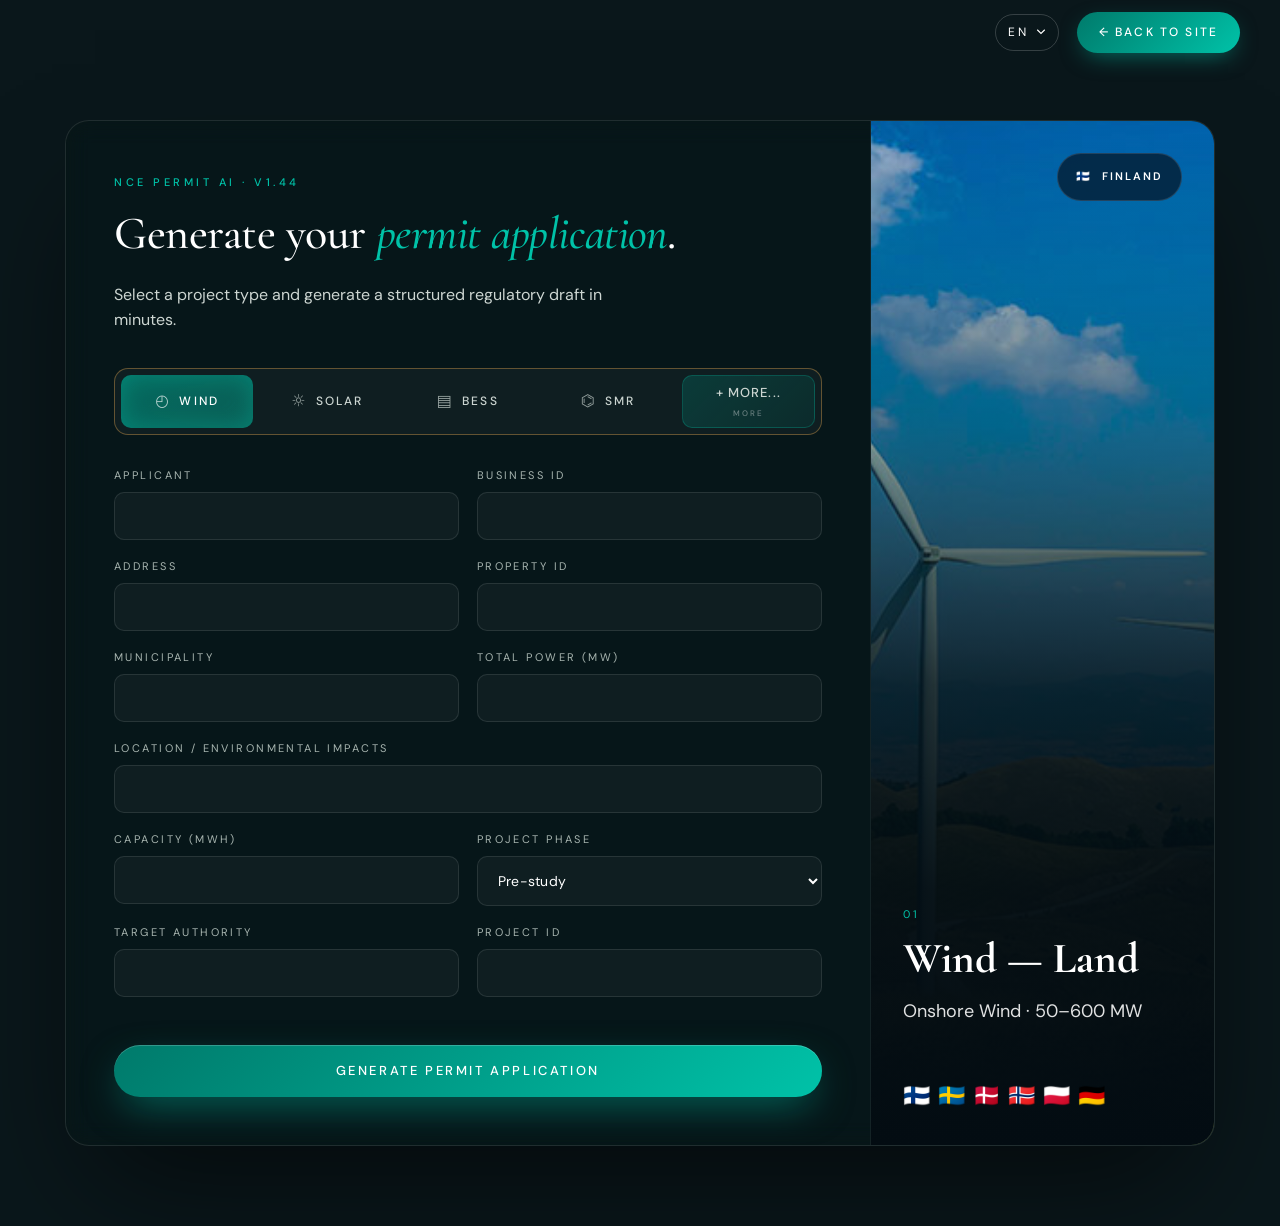
==== commit 3c519e17: "Finalize Permit AI frontend" ====
--- a/tool/index.html
+++ b/tool/index.html
@@ -72,7 +72,7 @@
             <li role="option" data-lang="fi">FI — Suomi</li>
           </ul>
         </div>
-        <!-- <button class="btn-pill" data-jump="tool" data-i18n="cta.openTool">← Back to site</button> -->
+
         <a href="../index.html" class="btn-pill" data-jump0="tool" data-i18n="cta.openTool">← Back to site</a>
       </div>
     </div>
@@ -105,7 +105,7 @@
 
     <span class="tag" data-i18n="tool.tag">NCE PERMIT AI · v1.44</span>
 
-    <h2 class="serif-h2 light" data-i18n="tool.h2">Generate your <em>permit application</em>.</h2>
+    <h2 class="serif-h2 light" data-i18n="tool.h2.html">Generate your <em>permit application</em>.</h2>
    
 
 
@@ -123,22 +123,23 @@
     </button>
 
     <button class="tp-btn" data-type="solar">
-        <span class="tp-ic">☼</span><span>Solar</span>
+        <span class="tp-ic">☼</span><span data-i18n="tool.t.solar">Solar</span>
     </button>
 
     <button class="tp-btn" data-type="bess">
-        <span class="tp-ic">▤</span><span>BESS</span>
+        <span class="tp-ic">▤</span><span data-i18n="tool.t.bess">BESS</span>
     </button>
 
     <button class="tp-btn" data-type="smr">
-        <span class="tp-ic">⌬</span><span>SMR</span>
+        <span class="tp-ic">⌬</span><span data-i18n="tool.t.smr">SMR</span>
     </button>
 
 
-    <button class="tp-btn tp-more" id="moreTypesBtn">
-        <span class="tp-ic">+</span>
-        <span>More...</span>
-    </button>
+
+<button class="tp-btn tp-more" id="moreTypesBtn">
+    <span class="more-selected" id="moreSelected" data-i18n="tool.more">+ MORE...</span>
+    <small class="more-label" id="moreLabel" data-i18n="tool.moreLabel">MORE</small>
+</button>
 
 </div>
 
@@ -147,127 +148,82 @@
 
 
 
-<div
-class="project-selector"
-id="projectSelector">
+
+<div class="project-selector" id="projectSelector">
 
 
 <div class="selector-head">
 
     <div>
-        <span class="selector-kicker">
+        <span class="selector-kicker" data-i18n="tool.selector.kicker">
             ADDITIONAL PROJECT TYPES
         </span>
 
-        <h3>Select project type</h3>
-
-        <p>
+        <h3 data-i18n="tool.selector.title">Select project type</h3>
+
+        <p data-i18n="tool.selector.text">
             Choose the asset category for permit generation.
         </p>
     </div>
 
-    <button class="selector-close" id="selectorClose">
+    <button class="selector-close" id="selectorClose" data-i18n="tool.selector.back">
         ← Back
     </button>
-
 </div>
 
 
+
+
 <div class="project-grid">
 
+    <button class="project-option" data-type="windsea">
+        <span class="project-option-code">05</span>
+        <strong data-i18n="tool.project.windsea">Wind — Sea</strong>
+        <span data-i18n="tool.project.windsea.title">Offshore Wind</span>
+    </button>
+
     <button class="project-option" data-type="hydro">
-
-        <strong>Hydro</strong>
-        <span>Hydropower</span>
-
+        <span class="project-option-code">06</span>
+        <strong data-i18n="tool.project.hydro">Hydro</strong>
+        <span data-i18n="tool.project.hydro.title">Hydropower</span>
     </button>
 
     <button class="project-option" data-type="residential">
-
-        <strong>Residential</strong>
-        <span>Residential Building</span>
-
+        <span class="project-option-code">07</span>
+        <strong data-i18n="tool.project.residential">Residential</strong>
+        <span data-i18n="tool.project.residential.title">Housing Development</span>
     </button>
 
     <button class="project-option" data-type="industrial">
-
-        <strong>Industrial</strong>
-        <span>Industrial Building</span>
-
+        <span class="project-option-code">08</span>
+        <strong data-i18n="tool.project.industrial">Industrial</strong>
+        <span data-i18n="tool.project.industrial.title">Manufacturing &amp; Processing</span>
     </button>
 
+    <button class="project-option" data-type="agriculture">
+        <span class="project-option-code">09</span>
+        <strong data-i18n="tool.project.agriculture">Agriculture</strong>
+        <span data-i18n="tool.project.agriculture.title">Farm Infrastructure</span>
+    </button>
+
+    <button class="project-option" data-type="commercial">
+        <span class="project-option-code">10</span>
+        <strong data-i18n="tool.project.commercial">Commercial</strong>
+        <span data-i18n="tool.project.commercial.title">Office &amp; Retail Development</span>
+    </button>
+
+    <button class="project-option" data-type="other">
+        <span class="project-option-code">11</span>
+        <strong data-i18n="tool.project.other">Other Project</strong>
+        <span data-i18n="tool.project.other.title">Custom Development</span>
+    </button>
+
 </div>
 
 </div>
 
 
 
-        <!-- FORM -->
-<!-- <form class="tool-form" id="permitForm">
-
-
-<input type="hidden" id="hanke_tyyppi" value="bess">
-
-
-  <div class="form-row">
-      <label>
-          <span>Applicant</span>
-          <input type="text" id="hakija" class=" ">
-      </label>
-
-      <label>
-          <span>Business ID</span>
-          <input type="text" id="y_tunnus">
-      </label>
-  </div>
-
-
-  <div class="form-row">
-      <label>
-          <span>Address</span>
-          <input type="text" id="osoite">
-      </label>
-
-      <label>
-          <span>Property ID</span>
-          <input type="text" id="kunta">
-      </label>
-  </div>
-
-
-  <div class="form-row">
-      <label>
-          <span>Municipality</span>
-          <input type="text" id="osoite">
-      </label>
-
-      <label>
-          <span>Total power (MW)</span>
-          <input type="text" id="kunta">
-      </label>
-  </div>
-
-
-  <label>
-      <span>Location / environmental impacts</span>
-      <input type="text" id="">
-  </label>
-
-
-
-
-  <div class="dyn_forms" id="dynamicFields">
-    dynamicFields...
-  </div>
-
-
-  <button type="submit" class="btn-hero">
-      Generate Permit Application
-  </button>
-
-</form>
-
- -->
 
 
 
@@ -287,12 +243,12 @@
     <div class="form-row">
 
         <label>
-            <span>Applicant</span>
+            <span data-i18n="tool.form.applicant">Applicant</span>
             <input type="text" id="hakija">
         </label>
 
         <label>
-            <span>Business ID</span>
+            <span data-i18n="tool.form.business">Business ID</span>
             <input type="text" id="y_tunnus">
         </label>
 
@@ -302,12 +258,12 @@
     <div class="form-row">
 
         <label>
-            <span>Address</span>
+            <span data-i18n="tool.form.address">Address</span>
             <input type="text" id="osoite">
         </label>
 
         <label>
-            <span>Property ID</span>
+            <span data-i18n="tool.form.property">Property ID</span>
             <input type="text" id="kiinteistotunnus">
         </label>
 
@@ -317,12 +273,12 @@
     <div class="form-row">
 
         <label>
-            <span>Municipality</span>
+            <span data-i18n="tool.form.municipality">Municipality</span>
             <input type="text" id="kunta">
         </label>
 
         <label>
-            <span>Total Power (MW)</span>
+            <span data-i18n="tool.form.power">Total Power (MW)</span>
             <input type="number" step="0.1" id="teho_mw">
         </label>
 
@@ -330,7 +286,7 @@
 
 
     <label>
-        <span>Location / Environmental Impacts</span>
+        <span data-i18n="tool.form.location">Location / Environmental Impacts</span>
         <input type="text" id="sijainti_ymparistovaikutukset">
     </label>
 
@@ -338,16 +294,16 @@
     <div class="form-row">
 
         <label>
-            <span>Capacity (MWh)</span>
+            <span data-i18n="tool.form.capacity">Capacity (MWh)</span>
             <input type="number" step="0.1" id="kapasiteetti_mwh">
         </label>
 
         <label>
-            <span>Project Phase</span>
+            <span data-i18n="tool.form.phase">Project Phase</span>
             <select id="hankkeen_vaihe">
-                <option value="esiselvitys">Pre-study</option>
-                <option value="lupavaihe">Permitting</option>
-                <option value="rakentaminen">Construction</option>
+                <option value="esiselvitys" data-i18n="tool.form.preStudy">Pre-study</option>
+                <option value="lupavaihe" data-i18n="tool.form.permitting">Permitting</option>
+                <option value="rakentaminen" data-i18n="tool.form.construction">Construction</option>
             </select>
         </label>
 
@@ -357,12 +313,12 @@
     <div class="form-row">
 
         <label>
-            <span>Target Authority</span>
+            <span data-i18n="tool.form.authority">Target Authority</span>
             <input type="text" id="kohdeviranomainen">
         </label>
 
         <label>
-            <span>Project ID</span>
+            <span data-i18n="tool.form.projectId">Project ID</span>
             <input type="text" id="hanke_id">
         </label>
 
@@ -372,7 +328,7 @@
     <div class="dyn_forms" id="dynamicFields"></div>
 
 
-    <button type="submit" class="btn-hero">
+    <button type="submit" class="btn-hero" data-i18n="tool.generate">
         Generate Permit Application
     </button>
 
@@ -400,9 +356,6 @@
 
         <div class="project-overlay"></div>
 
-<!--         <div class="project-country">
-            🇫🇮 Finland
-        </div>  -->
 
 <div class="project-country attention111111" id="countrySelector">
 
@@ -420,7 +373,7 @@
 
         <button data-country="FI">🇫🇮 Finland</button>
         <button data-country="SE" class="disabled">🇸🇪 Sweden</button>
-        <button data-country="DK" class="disabled">🇩🇰 Denmark</button>
+        <button data-country="DA" class="disabled">🇩🇰 Denmark</button>
         <button data-country="NO" class="disabled">🇳🇴 Norway</button>
         <button data-country="PL">🇵🇱 Poland</button>
         <button data-country="DE" class="disabled">🇩🇪 Germany</button>
@@ -431,34 +384,7 @@
     </div>
 
 </div>
-<!-- 
-<div class="project-country1 attention1" id="countrySelector">
-
-    <button class="country-btn active" data-country="FI">
-        🇫🇮
-    </button>
-
-    <button class="country-btn" data-country="SE">
-        🇸🇪
-    </button>
-
-    <button class="country-btn" data-country="DK">
-        🇩🇰
-    </button>
-
-    <button class="country-btn" data-country="NO">
-        🇳🇴
-    </button>
-
-    <button class="country-btn" data-country="PL">
-        🇵🇱
-    </button>
-
-    <button class="country-btn" data-country="DE">
-        🇩🇪
-    </button>
-
-</div> -->
+
 
 
 
@@ -475,9 +401,6 @@
 
             <div class="permit-tags" id="permitTags">
 
-<!--                 <span>Building Permit</span>
-                <span>Grid Connection</span>
-                <span>Chemical Permit</span> -->
 
             </div>
 
@@ -499,49 +422,10 @@
 </aside>
 
 
-<!--     <aside class="permit-right">
-
-        <div class="project-preview">
-
-            <div class="project-image bg-bess"></div>
-
-            <div class="project-info">
-
-                <span class="project-code">01</span>
-
-                <h3>BESS</h3>
-
-                <p>
-                    Battery Energy Storage
-                    · 50–800 MWh
-                </p>
-
-            </div>
-
-            <div class="country-switch">
-
-                <button class="active">🇫🇮</button>
-                <button>🇸🇪</button>
-                <button>🇩🇰</button>
-                <button>🇳🇴</button>
-                <button>🇵🇱</button>
-                <button>🇩🇪</button>
-
-            </div>
-
-            <div class="permit-tags">
-
-                <span>Building Permit</span>
-                <span>Grid Connection</span>
-                <span>Chemical Permit</span>
-
-            </div>
-
-        </div>
-
-    </aside> -->
 
 </div>
+
+
 
 
 
@@ -580,10 +464,10 @@
 
     <div class="generation-head">
         <div>
-            <div class="generation-title">
+            <div class="generation-title" data-i18n="tool.generation.title">
                 AI GENERATION IN PROGRESS
             </div>
-            <div class="generation-subtitle">
+            <div class="generation-subtitle" data-i18n="tool.generation.subtitle">
                 RAG + Claude is analyzing your project and preparing the regulatory draft
             </div>
         </div>
@@ -595,44 +479,44 @@
 
         <div class="generation-step waiting" data-step="1">
             <div class="step-circle">1</div>
-            <strong>Analyze</strong>
-            <small>Understanding project</small>
-            <span>WAITING</span>
+            <strong data-i18n="tool.generation.analyze">Analyze</strong>
+            <small data-i18n="tool.generation.analyze.sub">Understanding project</small>
+            <span data-i18n="tool.generation.waiting">WAITING</span>
         </div>
 
         <div class="generation-step waiting" data-step="2">
             <div class="step-circle">2</div>
-            <strong>Retrieve</strong>
-            <small>Searching regulations</small>
-            <span>WAITING</span>
+            <strong data-i18n="tool.generation.retrieve">Retrieve</strong>
+            <small data-i18n="tool.generation.retrieve.sub">Searching regulations</small>
+            <span data-i18n="tool.generation.waiting">WAITING</span>
         </div>
 
         <div class="generation-step waiting" data-step="3">
             <div class="step-circle">3</div>
-            <strong>Compare</strong>
-            <small>Matching requirements</small>
-            <span>WAITING</span>
+            <strong data-i18n="tool.generation.compare">Compare</strong>
+            <small data-i18n="tool.generation.compare.sub">Matching requirements</small>
+            <span data-i18n="tool.generation.waiting">WAITING</span>
         </div>
 
         <div class="generation-step waiting" data-step="4">
             <div class="step-circle">4</div>
-            <strong>Assess</strong>
-            <small>Risk &amp; impact</small>
-            <span>WAITING</span>
+            <strong data-i18n="tool.generation.assess">Assess</strong>
+            <small data-i18n="tool.generation.assess.sub">Risk &amp; impact</small>
+            <span data-i18n="tool.generation.waiting">WAITING</span>
         </div>
 
         <div class="generation-step waiting" data-step="5">
             <div class="step-circle">5</div>
-            <strong>Recommend</strong>
-            <small>Building draft</small>
-            <span>WAITING</span>
+            <strong data-i18n="tool.generation.recommend">Recommend</strong>
+            <small data-i18n="tool.generation.recommend.sub">Building draft</small>
+            <span data-i18n="tool.generation.waiting">WAITING</span>
         </div>
 
         <div class="generation-step waiting" data-step="6">
             <div class="step-circle">6</div>
-            <strong>Lifecycle</strong>
-            <small>Phase-lock check</small>
-            <span>WAITING</span>
+            <strong data-i18n="tool.generation.lifecycle">Lifecycle</strong>
+            <small data-i18n="tool.generation.lifecycle.sub">Phase-lock check</small>
+            <span data-i18n="tool.generation.waiting">WAITING</span>
         </div>
 
     </div>
@@ -643,14 +527,14 @@
 
     <div class="live-activity">
 
-        <div class="live-title">
+        <div class="live-title" data-i18n="tool.generation.liveActivity">
             LIVE ACTIVITY
         </div>
 
         <div id="liveActivity">
             <div class="live-item">
                 <span class="live-dot"></span>
-                <span>Starting generation...</span>
+                <span data-i18n="tool.generation.starting">Starting generation...</span>
                 <small>—</small>
             </div>
         </div>
@@ -660,23 +544,23 @@
 
     <div class="data-sources">
 
-        <div class="live-title">
+        <div class="live-title" data-i18n="tool.generation.dataSources">
             DATA SOURCES
         </div>
 
         <div class="source-row">
-            <span>Regulatory chunks</span>
+            <span data-i18n="tool.generation.regulatoryChunks">Regulatory chunks</span>
             <strong id="sourceChunks">8446</strong>
         </div>
 
         <div class="source-row">
-            <span>Countries</span>
+            <span data-i18n="tool.generation.countries">Countries</span>
             <strong id="sourceCountries">9</strong>
         </div>
 
         <div class="source-row">
-            <span>EU layer</span>
-            <strong id="sourceEuLayer">active</strong>
+            <span data-i18n="tool.generation.euLayer">EU layer</span>
+            <strong id="sourceEuLayer" data-i18n="tool.generation.active">active</strong>
         </div>
 
     </div>
@@ -686,11 +570,11 @@
 
 
 
-    <div class="generation-status" id="generationStatus">
+    <div class="generation-status" id="generationStatus" data-i18n="tool.generation.status">
         Starting generation...
     </div>
 
-    <div class="generation-job">
+    <div class="generation-job" data-i18n="tool.generation.jobId">
         Job ID: <span id="generationJobId">—</span>
     </div>
 
@@ -724,15 +608,15 @@
 <section class="result-section" id="raqsSection">
 
     <div class="result-section-title">
-        <span>2. RAQS — QUALITY ASSESSMENT</span>
-        <small>5 quality criteria with overall score</small>
+        <span data-i18n="tool.raqs.sectionTitle">2. RAQS — QUALITY ASSESSMENT</span>
+        <small data-i18n="tool.raqs.sectionSubtitle">5 quality criteria with overall score</small>
     </div>
 
     <div class="raqs-card">
 
         <div class="raqs-head">
-            <span>RAQS QUALITY SCORE</span>
-            <span class="raqs-live">LIVE</span>
+            <span data-i18n="tool.raqs.title">RAQS QUALITY SCORE</span>
+            <span class="raqs-live" data-i18n="tool.raqs.live">LIVE</span>
         </div>
 
         <div class="raqs-body">
@@ -745,31 +629,31 @@
             <div class="raqs-bars">
 
                 <div class="raqs-row">
-                    <span>Citations</span>
+                    <span data-i18n="tool.raqs.citations">Citations</span>
                     <i><b id="raqsCitations"></b></i>
                     <em id="raqsCitationsValue">—</em>
                 </div>
 
                 <div class="raqs-row">
-                    <span>Permit Coverage</span>
+                    <span data-i18n="tool.raqs.coverage">Permit Coverage</span>
                     <i><b id="raqsCoverage"></b></i>
                     <em id="raqsCoverageValue">—</em>
                 </div>
 
                 <div class="raqs-row">
-                    <span>Uncertainty</span>
+                    <span data-i18n="tool.raqs.uncertainty">Uncertainty</span>
                     <i><b id="raqsUncertainty"></b></i>
                     <em id="raqsUncertaintyValue">—</em>
                 </div>
 
                 <div class="raqs-row">
-                    <span>Comprehensiveness</span>
+                    <span data-i18n="tool.raqs.comprehensiveness">Comprehensiveness</span>
                     <i><b id="raqsComprehensiveness"></b></i>
                     <em id="raqsComprehensivenessValue">—</em>
                 </div>
 
                 <div class="raqs-row">
-                    <span>Readiness</span>
+                    <span data-i18n="tool.raqs.readiness">Readiness</span>
                     <i><b id="raqsReadiness"></b></i>
                     <em id="raqsReadinessValue">—</em>
                 </div>
@@ -783,8 +667,8 @@
             <span>!</span>
 
             <div>
-                <strong>UNCERTAINTY DETECTED</strong>
-                <small id="raqsWarningText">
+                <strong data-i18n="tool.raqs.warning">UNCERTAINTY DETECTED</strong>
+                <small id="raqsWarningText" data-i18n="tool.raqs.warningText">
                     Expert verification may be required.
                 </small>
             </div>
@@ -803,17 +687,17 @@
 <section class="result-section" id="resultSection">
 
     <div class="result-section-title">
-        <span>3. RESULT &amp; ACTIONS</span>
-        <small>Generated draft + mandatory expert review</small>
+        <span data-i18n="tool.result.sectionTitle">3. RESULT &amp; ACTIONS</span>
+        <small data-i18n="tool.result.sectionSubtitle">Generated draft + mandatory expert review</small>
     </div>
 
     <div class="result-card">
 
         <div class="result-head">
 
-            <span>PERMIT APPLICATION DRAFT</span>
-
-            <span class="result-review">
+            <span data-i18n="tool.result.title">PERMIT APPLICATION DRAFT</span>
+
+            <span class="result-review" data-i18n="tool.result.review">
                 EXPERT REVIEW
             </span>
 
@@ -827,13 +711,13 @@
 
             <div class="result-file-info">
 
-                <strong>Permit Application Draft</strong>
+                <strong data-i18n="tool.result.fileTitle">Permit Application Draft</strong>
 
                 <span id="resultProject">
                     Wind Power (Onshore) · Finland · 50 MW
                 </span>
 
-                <small id="resultGenerated">
+                <small id="resultGenerated" data-i18n="tool.result.generated">
                     Generated: —
                 </small>
 
@@ -848,15 +732,16 @@
                 class="result-btn result-primary"
                 href="#"
                 target="_blank"
-                download
+                download  data-i18n="tool.result.download"
             >
                 ↓ &nbsp; DOWNLOAD PDF
             </a>
 
-            <button
+            <button 
                 class="result-btn"
                 type="button"
                 id="viewSummary"
+                 data-i18n="tool.result.summary"
             >
                 VIEW SUMMARY &nbsp; ◉
             </button>
@@ -868,9 +753,9 @@
             <span>!</span>
 
             <div>
-                <strong>AI-GENERATED DRAFT</strong>
-
-                <p>
+                <strong  data-i18n="tool.result.warning">AI-GENERATED DRAFT</strong>
+
+                <p  data-i18n="tool.result.warningText">
                     This document requires expert review
                     before official submission.
                 </p>
@@ -882,6 +767,7 @@
             class="review-btn"
             type="button"
             id="markReviewed"
+             data-i18n="tool.result.markReviewed"
         >
             ✓ &nbsp; MARK AS REVIEWED
         </button>
@@ -901,42 +787,42 @@
 <div class="result-summary" id="resultSummary">
 
     <div class="summary-item">
-        <span>Project type</span>
+        <span data-i18n="tool.f.name">Project type</span>
         <strong id="summaryType">—</strong>
     </div>
 
     <div class="summary-item">
-        <span>Applicant</span>
+        <span data-i18n="tool.form.applicant">Applicant</span>
         <strong id="summaryApplicant">—</strong>
     </div>
 
     <div class="summary-item">
-        <span>Business ID</span>
+        <span data-i18n="tool.form.business">Business ID</span>
         <strong id="summaryBusinessId">—</strong>
     </div>
 
     <div class="summary-item">
-        <span>Property ID</span>
+        <span data-i18n="tool.form.property">Property ID</span>
         <strong id="summaryProperty">—</strong>
     </div>
 
     <div class="summary-item">
-        <span>Municipality</span>
+        <span data-i18n="tool.form.municipality">Municipality</span>
         <strong id="summaryMunicipality">—</strong>
     </div>
 
     <div class="summary-item">
-        <span>Total power</span>
+        <span data-i18n="tool.form.power">Total power</span>
         <strong id="summaryPower">—</strong>
     </div>
 
     <div class="summary-item">
-        <span>Project phase</span>
+        <span data-i18n="tool.form.phase">Project phase</span>
         <strong id="summaryPhase">—</strong>
     </div>
 
     <div class="summary-item">
-        <span>Target authority</span>
+        <span data-i18n="tool.form.authority">Target authority</span>
         <strong id="summaryAuthority">—</strong>
     </div>
 
@@ -994,68 +880,7 @@
 
 
 
-
-
-
-<style>
-  
-/* Контейнер-обертка для полноэкранного видео-фона */
-.tool-video-bg-wrapper {
-  position: absolute;
-  top: 0;
-  left: 0;
-  width: 100%;
-  height: 100%;
-  z-index: 0;
-  overflow: hidden;
-  /* Аппаратное ускорение */
-  will-change: transform;
-  transform: translateZ(0);
-}
-
-/* Общие стили для обоих видео */
-.tool-bg-video {
-  position: absolute;
-  top: 0;
-  left: 0;
-  width: 100%;
-  height: 100%;
-  object-fit: cover;
-  transition: opacity 1.6s ease-in-out; /* Плавность склейки тумана */
-}
-
-/* Состояния активности для кроссфейда */
-.tool-bg-video.vid-active {
-  opacity: 1;
-  z-index: 2;
-}
-
-.tool-bg-video.vid-hidden {
-  opacity: 0;
-  z-index: 1;
-}
-
-/* Мягкий темный оверлей по ТЗ (45%) */
-.tool-video-overlay {
-  position: absolute;
-  top: 0;
-  left: 0;
-  width: 100%;
-  height: 100%;
-  background: rgba(10, 26, 38, 0.45); /* Твой базовый --navy-ink */
-  z-index: 3; /* Ложится поверх обоих видео, но под контент */
-  pointer-events: none;
-}
-
-/* Убедись, что сама карточка и шапка лежат выше видео-фона */
-.tool-header,
-.tool-card {
-  /*position: relative;*/
-  z-index: 10;
-}
-
-</style>
-
+ 
 
 
 <script src="../assets/js/script.js" defer></script>
@@ -1131,7 +956,6 @@
     SE: "🇸🇪",
     NO: "🇳🇴",
     DA: "🇩🇰",
-    DK: "🇩🇰",
     PL: "🇵🇱",
     DE: "🇩🇪",
     EE: "🇪🇪",
@@ -1142,306 +966,692 @@
 
 
 
+
+
+
 const PROJECTS = {
 
   wind: {
     code: "01",
-    name: "Wind",
-    title: "Wind Power (Onshore)",
-    meta: "Onshore Wind · 50–600 MW",
-    imageClass:"bg-windland",
-    description:
-      "Wind Power (onshore) — Land-based wind power project",
+    nameKey: "tool.project.wind",
+    titleKey: "tool.project.wind.title",
+    metaKey: "tool.project.wind.meta",
+    descriptionKey: "tool.project.wind.description",
+    imageClass: "bg-windland",
+
     permits_off: [
       "Construction Permit",
       "Environmental Permit",
       "EIA (≥10 turbines / ≥45 MW)",
       "Zoning Area"
     ],
-    countries:["FI","SE","DA","NO","PL","DE"]
+
+    countries: ["FI","SE","DA","NO","PL","DE"]
   },
+
   solar: {
     code: "02",
-    name: "Solar",
-    title: "Solar Power",
-    meta: "Utility PV · 10–400 MW",
-    imageClass:"bg-solar",
-    description:
-      "Solar panel project",
-    permits_off:[
-      "Construction permit","Environmental permit (large project)"
+    nameKey: "tool.project.solar",
+    titleKey: "tool.project.solar.title",
+    metaKey: "tool.project.solar.meta",
+    descriptionKey: "tool.project.solar.description",
+    imageClass: "bg-solar",
+
+    permits_off: [
+      "Construction permit",
+      "Environmental permit (large project)"
     ],
-    countries:["FI","SE","DA","NO","PL","DE"]
+
+    countries: ["FI","SE","DA","NO","PL","DE"]
   },
 
   bess: {
-
     code: "03",
-
-    name: "BESS",
-
-    title: "Battery Energy Storage Project",
-
-    meta: "50–800 MWh",
-
-    imageClass:"bg-bess",
-
-    description:
-      "Battery Energy Storage Project",
-
-    permits_off:[
-
-      "Construction permit","Chemical permit (Tukes)","Grid connection (Fingrid/dist.)"
-
+    nameKey: "tool.project.bess",
+    titleKey: "tool.project.bess.title",
+    metaKey: "tool.project.bess.meta",
+    descriptionKey: "tool.project.bess.description",
+    imageClass: "bg-bess",
+
+    permits_off: [
+      "Construction permit",
+      "Chemical permit (Tukes)",
+      "Grid connection (Fingrid/dist.)"
     ],
 
-    countries:["FI","SE","DA","NO","PL","DE"]
-
-  }, 
+    countries: ["FI","SE","DA","NO","PL","DE"]
+  },
 
   smr: {
-
     code: "04",
-
-    name: "SMR",
-
-    title: "Small Modular Reactor",
-
-    meta: "50–300 MW",
-
-    imageClass:"bg-smr",
-
-    description:
-      "Small Modular Reactor project (pre-licensing)",
-
-    permits_off:[
-
+    nameKey: "tool.project.smr",
+    titleKey: "tool.project.smr.title",
+    metaKey: "tool.project.smr.meta",
+    descriptionKey: "tool.project.smr.description",
+    imageClass: "bg-smr",
+
+    permits_off: [
       "Principle decision (TEM)",
       "Construction licence (STUK)",
       "Operating licence (STUK)",
       "EIA"
-
     ],
 
-    countries:["FI","SE","DA","NO","PL","DE"]
-
+    countries: ["FI","SE","DA","NO","PL","DE"]
   },
 
   windsea: {
-
     code: "05",
-
-    name: "Wind — Sea",
-
-    title: "Offshore Wind",
-
-    meta: "500 MW–2 GW",
-
-    imageClass:"bg-windsea",
-
-    description:
-      "Offshore wind power project",
-
-    permits_off:[
-
-      "Water permit (Luova)","EIA","Environmental permit","Construction permit (offshore)"
-
+    nameKey: "tool.project.windsea",
+    titleKey: "tool.project.windsea.title",
+    metaKey: "tool.project.windsea.meta",
+    descriptionKey: "tool.project.windsea.description",
+    imageClass: "bg-windsea",
+
+    permits_off: [
+      "Water permit (Luova)",
+      "EIA",
+      "Environmental permit",
+      "Construction permit (offshore)"
     ],
 
-    countries:["FI","SE","DA","NO","PL","DE"]
-
+    countries: ["FI","SE","DA","NO","PL","DE"]
   },
 
   hydro: {
-
     code: "06",
-
-    name: "Hydro",
-
-    title: "Hydropower",
-
-    meta: "5–60 MW",
-
-    imageClass:"bg-hydro",
-
-    description:
-      "Hydroelectric project",
-
-    permits_off:[
-
-      "Water permit (Luova)","Environmental permit","Construction permit"
-
+    nameKey: "tool.project.hydro",
+    titleKey: "tool.project.hydro.title",
+    metaKey: "tool.project.hydro.meta",
+    descriptionKey: "tool.project.hydro.description",
+    imageClass: "bg-hydro",
+
+    permits_off: [
+      "Water permit (Luova)",
+      "Environmental permit",
+      "Construction permit"
     ],
 
-    countries:["FI","SE","DA","NO","PL","DE"]
-
+    countries: ["FI","SE","DA","NO","PL","DE"]
   },
 
   residential: {
-
     code: "07",
-
-    name: "Residential",
-
-    title: "Housing Development",
-
-    meta: "5–6 MW",
-
-    imageClass:"bg-residential",
-
-    description:
-      "Residential Building — permit application",
-
-    permits_off:[
-
+    nameKey: "tool.project.residential",
+    titleKey: "tool.project.residential.title",
+    metaKey: "tool.project.residential.meta",
+    descriptionKey: "tool.project.residential.description",
+    imageClass: "bg-residential",
+
+    permits_off: [
       "Construction permit"
-
     ],
 
-    countries:["FI","SE","DA","NO","PL","DE"]
-
+    countries: ["FI","SE","DA","NO","PL","DE"]
   },
 
   industrial: {
-
     code: "08",
-
-    name: "Industrial",
-
-    title: "Manufacturing & Processing",
-
-    meta: "5–6 MW",
-
-    imageClass:"bg-industrial",
-
-    description:
-      "Industrial Building — permit application",
-
-    permits_off:[
-
+    nameKey: "tool.project.industrial",
+    titleKey: "tool.project.industrial.title",
+    metaKey: "tool.project.industrial.meta",
+    descriptionKey: "tool.project.industrial.description",
+    imageClass: "bg-industrial",
+
+    permits_off: [
       "Construction permit",
-      "Environmental permit (possible)",
-
+      "Environmental permit (possible)"
     ],
 
-    countries:["FI","SE","DA","NO","PL","DE"]
-
+    countries: ["FI","SE","DA","NO","PL","DE"]
   },
 
+  agriculture: {
+    code: "09",
+    nameKey: "tool.project.agriculture",
+    titleKey: "tool.project.agriculture.title",
+    metaKey: "tool.project.agriculture.meta",
+    descriptionKey: "tool.project.agriculture.description",
+    imageClass: "bg-farm",
+
+    permits_off: [
+      "Construction permit",
+      "Environmental permit (possible)"
+    ],
+
+    countries: ["FI","SE","DA","NO","PL","DE"]
+  },
+
+  commercial: {
+    code: "10",
+    nameKey: "tool.project.commercial",
+    titleKey: "tool.project.commercial.title",
+    metaKey: "tool.project.commercial.meta",
+    descriptionKey: "tool.project.commercial.description",
+    imageClass: "bg-commercial",
+
+    permits_off: [
+      "Construction permit",
+      "Environmental permit (possible)"
+    ],
+
+    countries: ["FI","SE","DA","NO","PL","DE"]
+  },
+
+  other: {
+    code: "11",
+    nameKey: "tool.project.other",
+    titleKey: "tool.project.other.title",
+    metaKey: "tool.project.other.meta",
+    descriptionKey: "tool.project.other.description",
+    imageClass: "bg-other",
+
+    permits_off: [
+      "Construction permit",
+      "Environmental permit (possible)"
+    ],
+
+    countries: ["FI","SE","DA","NO","PL","DE"]
+  }
+
 };
+
+
+
+
+
+
+// const PROJECTS = {
+
+//   wind: {
+//     code: "01",
+//     name: "Wind",
+//     title: "Wind Power (Onshore)",
+//     meta: "Onshore Wind · 50–600 MW",
+//     imageClass:"bg-windland",
+//     description:
+//       "Wind Power (onshore) — Land-based wind power project",
+//     permits_off: [
+//       "Construction Permit",
+//       "Environmental Permit",
+//       "EIA (≥10 turbines / ≥45 MW)",
+//       "Zoning Area"
+//     ],
+//     countries:["FI","SE","DA","NO","PL","DE"]
+//   },
+//   solar: {
+//     code: "02",
+//     name: "Solar",
+//     title: "Solar Power",
+//     meta: "Utility PV · 10–400 MW",
+//     imageClass:"bg-solar",
+//     description:
+//       "Solar panel project",
+//     permits_off:[
+//       "Construction permit","Environmental permit (large project)"
+//     ],
+//     countries:["FI","SE","DA","NO","PL","DE"]
+//   },
+
+//   bess: {
+
+//     code: "03",
+
+//     name: "BESS",
+
+//     title: "Battery Energy Storage Project",
+
+//     meta: "50–800 MWh",
+
+//     imageClass:"bg-bess",
+
+//     description:
+//       "Battery Energy Storage Project",
+
+//     permits_off:[
+
+//       "Construction permit","Chemical permit (Tukes)","Grid connection (Fingrid/dist.)"
+
+//     ],
+
+//     countries:["FI","SE","DA","NO","PL","DE"]
+
+//   }, 
+
+//   smr: {
+
+//     code: "04",
+
+//     name: "SMR",
+
+//     title: "Small Modular Reactor",
+
+//     meta: "50–300 MW",
+
+//     imageClass:"bg-smr",
+
+//     description:
+//       "Small Modular Reactor project (pre-licensing)",
+
+//     permits_off:[
+
+//       "Principle decision (TEM)",
+//       "Construction licence (STUK)",
+//       "Operating licence (STUK)",
+//       "EIA"
+
+//     ],
+
+//     countries:["FI","SE","DA","NO","PL","DE"]
+
+//   },
+
+//   windsea: {
+
+//     code: "05",
+
+//     name: "Wind — Sea",
+
+//     title: "Offshore Wind",
+
+//     meta: "500 MW–2 GW",
+
+//     imageClass:"bg-windsea",
+
+//     description:
+//       "Offshore wind power project",
+
+//     permits_off:[
+
+//       "Water permit (Luova)","EIA","Environmental permit","Construction permit (offshore)"
+
+//     ],
+
+//     countries:["FI","SE","DA","NO","PL","DE"]
+
+//   },
+
+//   hydro: {
+
+//     code: "06",
+
+//     name: "Hydro",
+
+//     title: "Hydropower",
+
+//     meta: "5–60 MW",
+
+//     imageClass:"bg-hydro",
+
+//     description:
+//       "Hydroelectric project",
+
+//     permits_off:[
+
+//       "Water permit (Luova)","Environmental permit","Construction permit"
+
+//     ],
+
+//     countries:["FI","SE","DA","NO","PL","DE"]
+
+//   },
+
+//   residential: {
+
+//     code: "07",
+
+//     name: "Residential",
+
+//     title: "Housing Development",
+
+//     meta: "5–6 MW",
+
+//     imageClass:"bg-residential",
+
+//     description:
+//       "Residential Building — permit application",
+
+//     permits_off:[
+
+//       "Construction permit"
+
+//     ],
+
+//     countries:["FI","SE","DA","NO","PL","DE"]
+
+//   },
+
+//   industrial: {
+
+//     code: "08",
+
+//     name: "Industrial",
+
+//     title: "Manufacturing & Processing",
+
+//     meta: "5–6 MW",
+
+//     imageClass:"bg-industrial",
+
+//     description:
+//       "Industrial Building — permit application",
+
+//     permits_off:[
+
+//       "Construction permit",
+//       "Environmental permit (possible)",
+
+//     ],
+
+//     countries:["FI","SE","DA","NO","PL","DE"]
+
+//   },
+
+//   agriculture: {
+
+//     code: "08",
+
+//     name: "Agriculture",
+
+//     title: "Farm Infrastructure",
+
+//     meta: "5–6 MW",
+
+//     imageClass:"bg-farm",
+
+//     description:
+//       "Agriculture Building — permit application",
+
+//     permits_off:[
+
+//       "Construction permit",
+//       "Environmental permit (possible)",
+
+//     ],
+
+//     countries:["FI","SE","DA","NO","PL","DE"]
+
+//   },
+
+//   commercial: {
+
+//     code: "08",
+
+//     name: "Commercial",
+
+//     title: "Office & Retail Development",
+
+//     meta: "5–6 MW",
+
+//     imageClass:"bg-commercial",
+
+//     description:
+//       "Commercial Building — permit application",
+
+//     permits_off:[
+
+//       "Construction permit",
+//       "Environmental permit (possible)",
+
+//     ],
+
+//     countries:["FI","SE","DA","NO","PL","DE"]
+
+//   },
+
+//   other: {
+
+//     code: "08",
+
+//     name: "Other Project",
+
+//     title: "Custom Development",
+
+//     meta: "5–6 MW",
+
+//     imageClass:"bg-other",
+
+//     description:
+//       "Custom Development Building — permit application",
+
+//     permits_off:[
+
+//       "Construction permit",
+//       "Environmental permit (possible)",
+
+//     ],
+
+//     countries:["FI","SE","DA","NO","PL","DE"]
+
+//   },
+
+
+// };
 // DATA
 
 
 
 // DYN FIELDS
+// const DYNAMIC_FIELDS = {
+
+//     wind: [
+
+//         {
+//             label:'Total Power (MW)',
+//             id:'power_mw',
+//             type:'number'
+//         },
+
+//         {
+//             label:'Turbine Count',
+//             id:'turbines',
+//             type:'number'
+//         }
+
+//     ],
+
+//     solar: [
+
+//         {
+//             label:'Installed Capacity (MWp)',
+//             id:'capacity_mwp',
+//             type:'number'
+//         },
+
+//         {
+//             label:'Area (ha)',
+//             id:'area_ha',
+//             type:'number'
+//         }
+
+//     ],
+// bess: [
+
+//     {
+//         label:'Power (MW)',
+//         id:'power_mw',
+//         type:'number'
+//     },
+
+//     {
+//         label:'Capacity (MWh)',
+//         id:'capacity_mwh',
+//         type:'number'
+//     },
+
+//     {
+//         label:'Grid Connection',
+//         id:'grid_connection',
+//         type:'select',
+
+//         options:[
+//             '110 kV',
+//             '220 kV',
+//             '400 kV',
+//             'DSO',
+//             'Fingrid'
+//         ]
+//     }
+
+// ],
+
+//     smr: [
+
+//         {
+//             label:'Thermal Power (MW)',
+//             id:'thermal_power',
+//             type:'number'
+//         },
+
+//         {
+//             label:'Reactor Type',
+//             id:'reactor_type',
+//             type:'text'
+//         }
+
+//     ],
+//     hydro: [
+
+
+//         {
+//             label:'Reactor Type',
+//             id:'reactor_type',
+//             type:'text'
+//         }
+
+//     ],
+// residential: [
+
+//         {
+//             label:'Floors',
+//             id:'floor_num',
+//             type:'number'
+//         }
+
+
+
+//     ],
+//     industrial:[
+
+//         {
+//             label:'Intended use',
+//             id:'int_use',
+
+//             type:'select',
+
+//             options:[
+//                 'Factory',
+//                 'Warehouse',
+//                 'Processing Plant',
+//                 'Manufacturing',
+//                 'Other'
+//             ]
+//         },
+
+//         {
+//             label:'Building volume (m³)',
+//             id:'build_volume',
+//             type:'number'
+//         }
+
+//     ],
+
+// };
+
+
+
+
+
 const DYNAMIC_FIELDS = {
 
     wind: [
-
         {
-            label:'Total Power (MW)',
-            id:'power_mw',
-            type:'number'
+            labelKey: 'tool.dynamic.wind.power',
+            id: 'power_mw',
+            type: 'number'
         },
-
         {
-            label:'Turbine Count',
-            id:'turbines',
-            type:'number'
+            labelKey: 'tool.dynamic.wind.turbines',
+            id: 'turbines',
+            type: 'number'
         }
-
     ],
 
     solar: [
-
         {
-            label:'Installed Capacity (MWp)',
-            id:'capacity_mwp',
-            type:'number'
+            labelKey: 'tool.dynamic.solar.capacity',
+            id: 'capacity_mwp',
+            type: 'number'
         },
-
         {
-            label:'Area (ha)',
-            id:'area_ha',
-            type:'number'
+            labelKey: 'tool.dynamic.solar.area',
+            id: 'area_ha',
+            type: 'number'
         }
-
     ],
-bess: [
-
-    {
-        label:'Power (MW)',
-        id:'power_mw',
-        type:'number'
-    },
-
-    {
-        label:'Capacity (MWh)',
-        id:'capacity_mwh',
-        type:'number'
-    },
-
-    {
-        label:'Grid Connection',
-        id:'grid_connection',
-        type:'select',
-
-        options:[
-            '110 kV',
-            '220 kV',
-            '400 kV',
-            'DSO',
-            'Fingrid'
-        ]
-    }
-
-],
+
+    bess: [
+        {
+            labelKey: 'tool.dynamic.bess.power',
+            id: 'power_mw',
+            type: 'number'
+        },
+        {
+            labelKey: 'tool.dynamic.bess.capacity',
+            id: 'capacity_mwh',
+            type: 'number'
+        },
+        {
+            labelKey: 'tool.dynamic.bess.grid',
+            id: 'grid_connection',
+            type: 'select',
+
+            options: [
+                '110 kV',
+                '220 kV',
+                '400 kV',
+                'DSO',
+                'Fingrid'
+            ]
+        }
+    ],
 
     smr: [
-
         {
-            label:'Thermal Power (MW)',
-            id:'thermal_power',
-            type:'number'
+            labelKey: 'tool.dynamic.smr.thermalPower',
+            id: 'thermal_power',
+            type: 'number'
         },
-
         {
-            label:'Reactor Type',
-            id:'reactor_type',
-            type:'text'
+            labelKey: 'tool.dynamic.smr.reactorType',
+            id: 'reactor_type',
+            type: 'text'
         }
-
     ],
+
     hydro: [
-
-
         {
-            label:'Reactor Type',
-            id:'reactor_type',
-            type:'text'
+            labelKey: 'tool.dynamic.hydro.reactorType',
+            id: 'reactor_type',
+            type: 'text'
         }
-
     ],
-residential: [
-
+
+    residential: [
         {
-            label:'Floors',
-            id:'floor_num',
-            type:'number'
+            labelKey: 'tool.dynamic.residential.floors',
+            id: 'floor_num',
+            type: 'number'
         }
-
-
-
     ],
-    industrial:[
-
+
+    industrial: [
         {
-            label:'Intended use',
-            id:'int_use',
-
-            type:'select',
-
-            options:[
+            labelKey: 'tool.dynamic.industrial.intendedUse',
+            id: 'int_use',
+            type: 'select',
+
+            options: [
                 'Factory',
                 'Warehouse',
                 'Processing Plant',
@@ -1451,14 +1661,19 @@
         },
 
         {
-            label:'Building volume (m³)',
-            id:'build_volume',
-            type:'number'
+            labelKey: 'tool.dynamic.industrial.buildingVolume',
+            id: 'build_volume',
+            type: 'number'
         }
-
-    ],
+    ]
 
 };
+
+
+
+
+
+
 // DYN FIELDS
 
 
@@ -1613,7 +1828,7 @@
     // ENERGY
 
     wind: 'tuulivoima_maa',
-    offshore_wind: 'tuulivoima_meri',
+    windsea: 'tuulivoima_meri',
 
     solar: 'aurinkovoima',
 
@@ -1649,7 +1864,7 @@
 
     FI: 'Finland',
     SE: 'Sweden',
-    DK: 'Denmark',
+    DA: 'Denmark',
     NO: 'Norway',
     PL: 'Poland',
     DE: 'Germany',
@@ -1735,14 +1950,61 @@
 
     if(!p) return;
 
+    const moreButton =
+        document.getElementById('moreTypesBtn');
+
+    const moreSelected =
+        document.getElementById('moreSelected');
+
+    const moreLabel =
+        document.getElementById('moreLabel');
+
+    const mainTypes =
+        ['wind', 'solar', 'bess', 'smr'];
+
+if (!mainTypes.includes(type)) {
+
+    moreButton.classList.add('has-selection');
+
+    moreSelected.textContent =
+        `✓ ${translate(p.nameKey)}`;
+
+    moreLabel.textContent =
+        'MORE';
+
+} else {
+
+    moreButton.classList.remove('has-selection');
+
+    moreSelected.textContent =
+        '+ MORE...';
+
+    moreLabel.textContent =
+        'MORE';
+}
+
+
+    document
+        .querySelectorAll('.project-option')
+        .forEach(card => {
+
+            card.classList.toggle(
+                'active',
+                card.dataset.type === type
+            );
+
+        });
+
+
+
     document.getElementById('projectCode')
         .textContent = p.code;
 
     document.getElementById('projectTitle')
-        .textContent = p.title;
+        .textContent = translate(p.titleKey);
 
     document.getElementById('projectMeta')
-        .textContent = p.meta;
+        .textContent = translate(p.metaKey);
     
     const previewImage =
     document.querySelector('.project-image');
@@ -1895,69 +2157,55 @@
 
 function renderDynamicFields(type){
 
-    const fields = 
-        DYNAMIC_FIELDS[type] || [];
+    const fields = DYNAMIC_FIELDS[type] || [];
 
     const container =
         document.getElementById('dynamicFields');
 
-    container.innerHTML =
-
-        fields.map(field => {
-
-            let control = '';
-
-            if(field.type === 'select'){
-
-                control = `
-
-                    <select id="${field.id}">
-
-                        <option value="">
-                            Select...
-                        </option>
-
-                        ${
-                            field.options
-                                .map(option => `
-                                    <option value="${option}">
-                                        ${option}
-                                    </option>
-                                `)
-                                .join('')
-                        }
-
-                    </select>
-
-                `;
-
-            }else{
-
-                control = `
-
-                    <input
-                        type="${field.type}"
-                        id="${field.id}"
-                    >
-
-                `;
-
-            }
-
-            return `
-
-                <label>
-
-                    <span>${field.label}</span>
-
-                    ${control}
-
-                </label>
-
+    container.innerHTML = fields.map(field => {
+
+        let control = '';
+
+        if(field.type === 'select'){
+
+            control = `
+                <select id="${field.id}">
+
+                    <option value="">
+                        ${translate('tool.dynamic.select')}
+                    </option>
+
+                    ${
+                        field.options
+                            .map(option => `
+                                <option value="${option}">
+                                    ${option}
+                                </option>
+                            `)
+                            .join('')
+                    }
+
+                </select>
             `;
 
-        }).join('');
-
+        } else {
+
+            control = `
+                <input
+                    type="${field.type}"
+                    id="${field.id}"
+                >
+            `;
+        }
+
+        return `
+            <label>
+                <span>${translate(field.labelKey)}</span>
+                ${control}
+            </label>
+        `;
+
+    }).join('');
 }
 
 renderDynamicFields(currentProject);
@@ -1974,6 +2222,14 @@
             .classList.toggle('open');
 
     });
+
+
+
+
+
+
+
+
 
 
 
--- a/assets/css/styles.css
+++ b/assets/css/styles.css
@@ -2014,6 +2014,92 @@
 
 
 
+
+/* MORE / selected additional project */
+
+.tp-more{
+    position:relative;
+    display:flex;
+    flex-direction:column;
+    justify-content:center;
+    align-items:center;
+    gap:2px;
+}
+
+.tp-more .tp-ic{
+    position:absolute;
+    left:16px;
+    top:50%;
+    transform:translateY(-50%);
+}
+
+.tp-more .more-selected{
+    font-size:13px;
+    line-height:1.1;
+    font-weight:500;
+    letter-spacing:.08em;
+    white-space:nowrap;
+}
+
+.tp-more .more-label{
+    font-size:8px;
+    line-height:1;
+    letter-spacing:.22em;
+    text-transform:uppercase;
+    color:rgba(255,255,255,.38);
+}
+
+
+/* when an additional project is selected */
+
+.tp-more.has-selection{
+    background:rgba(0,194,168,.16);
+    border-color:rgba(0,215,197,.55);
+    color:#fff;
+}
+
+.tp-more.has-selection .tp-ic{
+    color:#00d7c5;
+}
+
+.tp-more.has-selection .more-label{
+    display:block;
+}
+
+.tp-more.has-selection .more-selected{
+    color:#fff;
+}
+
+
+/* active card inside MORE catalogue */
+
+.project-option.active{
+    border-color:rgba(0,215,197,.65);
+    background:
+        linear-gradient(
+            145deg,
+            rgba(0,215,197,.12),
+            rgba(255,255,255,.025)
+        );
+
+    box-shadow:
+        0 0 0 1px rgba(0,215,197,.10),
+        0 0 24px rgba(0,215,197,.07);
+}
+
+.project-option.active .project-option-code{
+    opacity:1;
+}
+
+.project-option.active strong{
+    color:#fff;
+}
+
+
+
+
+
+/*
 .project-grid{
 
     display:grid;
@@ -2072,12 +2158,7 @@
 }
 
 
-
-
-
-
-
-
+*/
 
 
 
@@ -2166,17 +2247,6 @@
 
 
 
-/*.tool-form select{
-
-    appearance:none;
-    -webkit-appearance:none;
-
-    background:
-        rgba(255,255,255,.04);
-
-    color:#fff;
-}*/
-
 
 .permit-layout{
     display:grid;
@@ -2192,6 +2262,8 @@
 .permit-right{
     position:relative;
 }
+
+
 
 .project-preview{
     position:relative;
@@ -2769,62 +2841,1558 @@
 
     transform:translateX(0);
 }
+
+
+
+
+
+
 .project-grid{
-
     display:grid;
+    grid-template-columns:repeat(3,1fr);
+    gap:14px;
+    margin-top:20px;
+}
+
+
+.project-option{
+    position:relative;
+
+    min-height:120px;
+    padding:20px;
+
+    border-radius: 10px;
+
+    border:1px solid rgba(255,255,255,.09);
+
+    background:
+        linear-gradient(
+            145deg,
+            rgba(255,255,255,.045),
+            rgba(255,255,255,.018)
+        );
+
+    text-align:left;
+
+    color:#fff;
+
+    overflow:hidden;
+
+    transition:
+        transform .3s var(--ease),
+        border-color .3s var(--ease),
+        background .3s var(--ease),
+        box-shadow .3s var(--ease);
+}
+
+
+/* subtle glow inside card */
+
+.project-option::before{
+    content:"";
+
+    position:absolute;
+
+    width:120px;
+    height:120px;
+
+    right:-50px;
+    bottom:-60px;
+
+   border-radius: 10px;
+
+    background:rgba(0,215,197,.12);
+
+    filter:blur(30px);
+
+    opacity:0;
+
+    transition:opacity .4s ease;
+}
+
+
+/* number */
+
+.project-option-code{
+    position:absolute;
+
+    top:16px;
+    right:18px;
+
+    font-family:var(--serif);
+
+    font-size:15px;
+
+    color:#00d7c5;
+
+    opacity:.55;
+}
+
+
+/* title */
+
+.project-option strong{
+    display:block;
+
+    position:relative;
+
+    margin-top:28px;
+    margin-bottom:5px;
+
+    color:#fff;
+
+    font-size:17px;
+    font-weight:600;
+}
+
+
+/* subtitle */
+
+.project-option > span:last-child{
+    display:block;
+
+    position:relative;
+
+    color:rgba(255,255,255,.52);
+
+    font-size:12px;
+
+    letter-spacing:.02em;
+}
+
+
+/* hover */
+
+.project-option:hover{
+
+    transform:translateY(-3px);
+
+    border-color:rgba(0,215,197,.55);
+
+    background:
+        linear-gradient(
+            145deg,
+            rgba(0,215,197,.09),
+            rgba(255,255,255,.025)
+        );
+
+    box-shadow:
+        0 12px 30px rgba(0,0,0,.25),
+        0 0 24px rgba(0,215,197,.08);
+}
+
+.project-option:hover::before{
+    opacity:1;
+}
+
+.project-option:hover .project-option-code{
+    opacity:1;
+}
+
+
+/* selected */
+
+.project-option.active{
+
+    border-color:#00d7c5;
+
+    background:
+        linear-gradient(
+            145deg,
+            rgba(0,215,197,.13),
+            rgba(255,255,255,.025)
+        );
+
+    box-shadow:
+        0 0 0 1px rgba(0,215,197,.12),
+        0 0 28px rgba(0,215,197,.08);
+}
+
+
+/* mobile */
+
+@media(max-width:700px){
+
+    .project-grid{
+        grid-template-columns:1fr;
+    }
+
+}
+
+
+
+
+
+
+
+
+
+
+
+
+
+
+
+
+
+
+
+
+
+
+
+
+
+
+
+
+/*
+
+
+.tool-video-bg-wrapper {
+    display:none;
+}
+
+
+.tool-card,
+.country-current,
+.project-selector {
+    backdrop-filter: none !important;
+    -webkit-backdrop-filter: none !important;
+}
+
+.attention::before,
+.attention::after {
+    display: none !important;
+}*/
+
+
+/*STEP 2 TOOLPAGE*/
+
+.generation-panel {
+    margin-top: 24px;
+    padding: 24px;
+    border: 1px solid rgba(0, 220, 190, .45);
+    border-radius: 18px;
+    /*background: rgba(3, 20, 25, .92);*/
+    /*box-shadow: 0 0 40px rgba(0, 220, 190, .08);*/
+}
+
+.generation-head {
+    display: flex;
+    justify-content: space-between;
+    gap: 20px;
+    margin-bottom: 24px;
+}
+
+.generation-title {
+    color: #00dcbf;
+    font-size: 18px;
+    font-weight: 700;
+    letter-spacing: .08em;
+}
+
+.generation-subtitle {
+    margin-top: 6px;
+    color: #8ba5a8;
+    font-size: 13px;
+}
+
+#generationElapsed {
+    color: #a9b7b8;
+    font-family: monospace;
+    white-space: nowrap;
+    color: #ffb52e;
+    font-size: 18px;
+}
+
+.generation-steps {
+    display: grid;
+    grid-template-columns: repeat(6, 1fr);
+    gap: 8px;
+}
+
+.generation-step {
+    position: relative;
+    min-width: 0;
+}
+
+.step-circle {
+    width: 38px;
+    height: 38px;
+    border: 1px solid #526467;
+    border-radius: 50%;
+    display: flex;
+    align-items: center;
+    justify-content: center;
+    color: #89999b;
+    margin-bottom: 10px;
+}
+
+.generation-step strong {
+    display: block;
+    color: #dce7e7;
+    font-size: 17px;
+}
+
+.generation-step small {
+    display: block;
+    margin-top: 4px;
+    color: #718486;
+    font-size: 13px;
+}
+
+.generation-step span {
+    display: block;
+    margin-top: 8px;
+    color: #596b6d;
+    font-size: 12px;
+}
+
+.generation-step.active .step-circle {
+    border-color: #00dcbf;
+    background: #00bfa5;
+    color: #001614;
+    box-shadow: 0 0 18px rgba(0,220,191,.45);
+}
+
+.generation-step.active span,
+.generation-step.done span {
+    color: #00dcbf;
+}
+
+.generation-step.done .step-circle {
+    border-color: #00dcbf;
+    color: var(--navy-ink);
+    background-color: #00dcbf;
+
+}
+
+.generation-status {
+    margin-top: 24px;
+    padding-top: 16px;
+    border-top: 1px solid rgba(255,255,255,.08);
+    color: #00dcbf;
+}
+
+.generation-job {
+    margin-top: 8px;
+    color: #536769;
+    font: 11px monospace;
+}
+
+
+
+
+
+/* =========================================
+   GENERATION DETAILS
+========================================= */
+
+.generation-details {
+    display: grid;
+    grid-template-columns: minmax(0, 1.8fr) minmax(260px, 1fr);
+    gap: 18px;
+    margin-top: 26px;
+}
+
+
+/* =========================================
+   LIVE ACTIVITY
+========================================= */
+
+.live-activity,
+.data-sources {
+    min-height: 150px;
+    padding: 20px 22px;
+
+    border: 1px solid rgba(0, 200, 190, 0.22);
+    border-radius: 14px;
+
+    background: rgba(3, 20, 23, 0.45);
+}
+
+
+.generation-details-title {
+    margin-bottom: 16px;
+
+    font-size: 12px;
+    font-weight: 600;
+    letter-spacing: 1.5px;
+    text-transform: uppercase;
+
+    color: #dce8e8;
+}
+
+
+.generation-live {
+    display: grid;
+    grid-template-columns: 2fr 1fr;
+    gap: 24px;
+    margin-top: 32px;
+}
+
+.live-activity,
+.data-sources {
+    padding: 28px;
+    border: 1px solid rgba(0, 220, 200, 0.22);
+    border-radius: 18px;
+    background: rgba(4, 22, 24, 0.55);
+}
+
+.live-title {
+    margin-bottom: 22px;
+    color: #dce7e7;
+    font-size: 14px;
+    font-weight: 600;
+    letter-spacing: 1.5px;
+}
+
+.live-item {
+    display: grid;
+    grid-template-columns: 10px 1fr auto;
+    gap: 14px;
+    align-items: center;
+    padding: 8px 0;
+    color: #aabbbb;
+}
+
+.live-dot {
+    width: 6px;
+    height: 6px;
+    border-radius: 50%;
+    background: #00d8c0;
+    box-shadow: 0 0 10px rgba(0, 216, 192, 0.8);
+}
+
+.live-item small {
+    color: #738686;
+}
+
+.source-row {
+    display: flex;
+    justify-content: space-between;
+    align-items: center;
+    margin-top: 16px;
+    color: #8fa3a3;
+}
+
+.source-row strong {
+    color: #dce7e7;
+    font-weight: 500;
+}
+
+@media (max-width: 800px) {
+
+    .generation-live {
+        grid-template-columns: 1fr;
+    }
+
+}
+
+
+
+
+
+
+
+
+
+/* =========================================
+   DATA SOURCES
+========================================= */
+
+.data-sources {
+    display: flex;
+    flex-direction: column;
+    justify-content: center;
+}
+
+
+.source-stat {
+    display: flex;
+    align-items: center;
+    justify-content: space-between;
+
+    margin-bottom: 10px;
+
+    font-size: 13px;
+}
+
+
+.source-stat:last-child {
+    margin-bottom: 0;
+}
+
+
+.source-stat span {
+    color: #91a7a8;
+}
+
+
+.source-stat strong {
+    color: #dce8e8;
+    font-weight: 500;
+}
+
+
+/* =========================================
+   CURRENT GENERATION STEP
+========================================= */
+
+.generation-step.current .step-number,
+.generation-step.active .step-circle
+ {
+    color: #fff;
+
+    border-color: #00c8b8;
+    background: #00c8b8;
+
+    box-shadow:
+        0 0 0 6px rgba(0, 200, 184, 0.08),
+        0 0 22px rgba(0, 220, 200, 0.35);
+
+    animation: generationPulse 1.8s ease-in-out infinite;
+}
+
+
+.generation-step.current .step-title,
+.generation-step.current .step-status {
+    color: #ffb52e;
+}
+
+
+.generation-step.current .step-description {
+    color: #b5c4c4;
+}
+
+
+/* =========================================
+   COMPLETED STEP
+========================================= */
+
+.generation-step.completed .step-number {
+    color: #fff;
+
+    border-color: #00c8b8;
+    background: #00c8b8;
+}
+
+
+.generation-step.completed .step-status {
+    color: #00c8b8;
+}
+
+
+/* =========================================
+   WAITING STEP
+========================================= */
+
+.generation-step.waiting .step-number {
+    color: #899999;
+    border-color: #465758;
+    background: transparent;
+}
+
+
+.generation-step.waiting .step-status {
+    color: #647576;
+}
+
+
+
+/*
+ * IN PROGRESS — оранжевый.
+ */
+.generation-step.active .step-status-active {
+
+    color: #ffb13b !important;
+
+    text-shadow:
+        0 0 10px rgba(255, 177, 59, 0.35);
+
+}
+
+
+@keyframes generationPulse {
+
+    0% {
+        box-shadow:
+            0 0 0 0 rgba(0, 200, 184, 0.45),
+            0 0 16px rgba(0, 220, 200, 0.25);
+    }
+
+    50% {
+        box-shadow:
+            0 0 0 9px rgba(0, 200, 184, 0.06),
+            0 0 30px rgba(0, 220, 200, 0.55);
+    }
+
+    100% {
+        box-shadow:
+            0 0 0 0 rgba(0, 200, 184, 0.45),
+            0 0 16px rgba(0, 220, 200, 0.25);
+    }
+
+}
+
+
+/* =========================================
+   MOBILE
+========================================= */
+
+@media (max-width: 800px) {
+
+    .generation-details {
+        grid-template-columns: 1fr;
+    }
+
+}
+
+
+
+
+
+
+
+.permit-process{position:relative;width:calc(100% - 48px);max-width:1400px;margin:28px auto 80px;padding:34px;color:#fff;border:1px solid rgba(255,255,255,.09);border-radius:24px;background:radial-gradient(80% 120% at 10% 0%,rgba(0,215,197,.07),transparent 55%),linear-gradient(145deg,rgba(3,16,23,.98),rgba(4,25,32,.96));box-shadow:0 30px 80px rgba(0,0,0,.35);overflow:hidden}
+.permit-process:before{content:"";position:absolute;top:0;left:7%;width:32%;height:1px;background:linear-gradient(90deg,transparent,#00d7c5,transparent);box-shadow:0 0 24px rgba(0,215,197,.7)}
+
+
+
+
+/* =========================
+   RESULT SECTIONS
+========================= */
+.results-row {
+    display: grid;
+    grid-template-columns: 1fr 1fr;
+    gap: 24px;
+    align-items: start;
+    border-top: 1px solid rgba(255,255,255,.08);
+    margin-top: 24px;
+  padding-top: 16px;
+}
+
+.results-row .result-section {
+    margin: 0;
+}
+
+@media (max-width: 900px) {
+
+    .results-row {
+        grid-template-columns: 1fr;
+    }
+
+}
+
+
+/*#raqsSection,
+#resultSection {
+    display: none;
+}
+
+#raqsSection.is-visible,
+#resultSection.is-visible {
+    display: block;
+}*/
+
+
+
+.result-section {
+    width: 100%;
+    margin-top: 28px;
+    z-index: 10;
+}
+
+.result-section-title {
+    margin-bottom: 12px;
+}
+
+.result-section-title span {
+    display: block;
+    color: #00d7c5;
+    font-size: 14px;
+    font-weight: 600;
+    letter-spacing: .08em;
+    text-transform: uppercase;
+}
+
+.result-section-title small {
+    display: block;
+    margin-top: 5px;
+    color: rgba(230, 240, 237, .55);
+    font-size: 12px;
+}
+
+
+/* =========================
+   RAQS
+========================= */
+
+.raqs-card,
+.result-card {
+    border: 1px solid rgba(0, 215, 197, .18);
+    border-radius: 18px;
+    background:
+        radial-gradient(
+            80% 120% at 10% 0%,
+            rgba(0, 215, 197, .06),
+            transparent 60%
+        ),
+        rgba(3, 18, 24, .92);
+    padding: 20px;
+}
+
+.raqs-head,
+.result-head {
+    display: flex;
+    justify-content: space-between;
+    align-items: center;
+    gap: 12px;
+    margin-bottom: 18px;
+}
+
+.raqs-head span:first-child,
+.result-head span:first-child {
+    color: #eafff9;
+    font-size: 11px;
+    font-weight: 600;
+    letter-spacing: .12em;
+}
+
+.raqs-live,
+.result-review {
+    color: #00d7c5;
+    font-size: 9px;
+    letter-spacing: .12em;
+}
+
+
+/* SCORE */
+
+.raqs-body {
+    display: grid;
+    grid-template-columns: 120px 1fr;
+    gap: 20px;
+    align-items: center;
+}
+
+.raqs-score {
+    border-right: 1px solid rgba(255,255,255,.08);
+    white-space: nowrap;
+}
+
+.raqs-score strong {
+    color: #00d7c5;
+    font-size: 52px;
+    line-height: .9;
+    font-weight: 400;
+}
+
+.raqs-score small {
+    color: rgba(255,255,255,.45);
+    font-size: 12px;
+}
+
+
+/* BARS */
+
+.raqs-bars {
+    display: flex;
+    flex-direction: column;
+    gap: 10px;
+}
+
+.raqs-row {
+    display: grid;
+    grid-template-columns: 120px 1fr 28px;
+    align-items: center;
+    gap: 8px;
+    color: rgba(255,255,255,.58);
+    font-size: 10px;
+}
+
+.raqs-row i {
+    height: 5px;
+    overflow: hidden;
+    border-radius: 10px;
+    background: rgba(255,255,255,.08);
+}
+
+.raqs-row b {
+    display: block;
+    width: 0;
+    height: 100%;
+    border-radius: 10px;
+    background: #00d7c5;
+    transition: width .8s ease;
+}
+
+.raqs-row em {
+    color: rgba(255,255,255,.75);
+    font-style: normal;
+    text-align: right;
+}
+
+
+
+/*
+
+.raqs-bars {
+    display: flex;
+    flex-direction: column;
+    gap: 14px;
+}
+
+.raqs-row {
+    display: grid;
+    grid-template-columns: 150px 1fr 30px;
+    align-items: center;
+    gap: 12px;
+}
+
+.raqs-row > span {
+    color: #9aa9aa;
+    font-size: 12px;
+}
+
+.raqs-row i {
+    display: block;
+    height: 6px;
+    background: rgba(255,255,255,.08);
+    border-radius: 10px;
+    overflow: hidden;
+}
+
+.raqs-row i b {
+    display: block;
+    height: 100%;
+    width: 0;
+    background: #00d7c5;
+    border-radius: 10px;
+    box-shadow: 0 0 8px rgba(0,215,197,.45);
+    transition: width .8s ease;
+}
+
+.raqs-row em {
+    color: #dce7e7;
+    font-size: 11px;
+    font-style: normal;
+    text-align: right;
+}
+
+ */
+
+
+
+/* WARNING */
+
+.raqs-warning {
+    display: flex;
+    gap: 12px;
+    align-items: center;
+
+    margin-top: 18px;
+    padding: 12px;
+
+    border: 1px solid rgba(255,189,50,.45);
+    border-radius: 10px;
+
+    background: rgba(255,189,50,.05);
+}
+
+.raqs-warning > span,
+.review-warning > span {
+    width: 28px;
+    height: 28px;
+    flex: 0 0 28px;
+
+    display: grid;
+    place-items: center;
+
+    color: #ffbd32;
+    border: 1px solid rgba(255,189,50,.5);
+    border-radius: 7px;
+
+    font-weight: 700;
+}
+
+.raqs-warning strong,
+.review-warning strong {
+    display: block;
+    color: #ffbd32;
+    font-size: 9px;
+    letter-spacing: .06em;
+}
+
+.raqs-warning small {
+    display: block;
+    margin-top: 4px;
+    color: rgba(255,221,159,.7);
+    font-size: 10px;
+}
+
+
+/* =========================
+   RESULT
+========================= */
+
+.result-file {
+    display: flex;
+    align-items: center;
+    gap: 14px;
+
+    padding: 14px;
+
+    border: 1px solid rgba(255,255,255,.07);
+    border-radius: 10px;
+
+    background: rgba(255,255,255,.02);
+}
+
+/*.pdf-icon {
+    width: 40px;
+    height: 48px;
+
+    display: grid;
+    place-items: center;
+
+    color: #fff;
+    font-size: 8px;
+    font-weight: 700;
+
+    border-radius: 5px;
+
+    background: linear-gradient(
+        145deg,
+        #ddd,
+        #888
+    );
+
+    clip-path: polygon(
+        0 0,
+        72% 0,
+        100% 27%,
+        100% 100%,
+        0 100%
+    );
+}*/
+
+
+/* PDF ICON */
+
+.pdf-icon {
+    width: 64px;
+    height: 72px;
+
+    display: flex;
+    align-items: center;
+    justify-content: center;
+
+    color: #d9dde0;
+
+    flex-shrink: 0;
+}
+
+.pdf-icon svg {
+    width: 56px;
+    height: 64px;
+
+    filter:
+        drop-shadow(0 8px 18px rgba(255,255,255,.08));
+}
+
+
+/* SUMMARY */
+
+.result-summary {
+    display: none;
+
+    margin-top: 12px;
+    padding: 18px;
+
+    border: 1px solid rgba(0,194,168,.18);
+    border-radius: 12px;
+
+    background: rgba(3,20,23,.55);
 
     grid-template-columns:
-        repeat(3,1fr);
-
-    gap:14px;
-
-    margin-top:20px;
-}
+        repeat(4, minmax(0, 1fr));
+
+    gap: 14px 24px;
+}
+
+.result-summary.open {
+    display: grid;
+}
+
+.summary-item span {
+    display: block;
+
+    margin-bottom: 5px;
+
+    color: rgba(180,200,202,.55);
+
+    font-size: 9px;
+    letter-spacing: .08em;
+    text-transform: uppercase;
+}
+
+.summary-item strong {
+    display: block;
+
+    color: #dce8e8;
+
+    font-size: 12px;
+    font-weight: 500;
+}
+
+
+/* SUMMARY BUTTON */
+
+#viewSummary {
+    cursor: pointer;
+
+    transition:
+        background .25s ease,
+        border-color .25s ease,
+        color .25s ease,
+        box-shadow .25s ease;
+}
+
+#viewSummary:hover {
+    color: #00d9c0;
+
+    border-color: rgba(0,217,192,.7);
+
+    background: rgba(0,217,192,.07);
+
+    box-shadow:
+        0 0 24px rgba(0,217,192,.12);
+}
+
+
+.result-file-info strong {
+    display: block;
+    color: #fff;
+    font-size: 13px;
+}
+
+.result-file-info span,
+.result-file-info small {
+    display: block;
+    margin-top: 4px;
+    color: rgba(230,240,237,.5);
+    font-size: 10px;
+}
+
+
+/* BUTTONS */
+
+.result-actions {
+    display: grid;
+    grid-template-columns: 1fr 1fr;
+    gap: 8px;
+
+    margin-top: 10px;
+}
+
+.result-btn,
+.review-btn {
+    min-height: 42px;
+
+    display: flex;
+    align-items: center;
+    justify-content: center;
+
+    border: 1px solid rgba(255,255,255,.15);
+    border-radius: 8px;
+
+    background: transparent;
+    color: #eafff9;
+
+    font-size: 10px;
+    font-weight: 600;
+    letter-spacing: .08em;
+
+    text-decoration: none;
+    cursor: pointer;
+}
+
+.result-primary {
+    border-color: rgba(0,215,197,.45);
+    background: rgba(0,215,197,.18);
+    color: #00e5d1;
+}
+
+.result-btn:hover {
+    border-color: #00d7c5;
+}
+
+
+/* REVIEW */
+
+.review-warning {
+    display: flex;
+    gap: 12px;
+    align-items: flex-start;
+
+    margin-top: 14px;
+    padding: 14px;
+
+    border: 1px solid rgba(255,189,50,.45);
+    border-radius: 10px;
+
+    background: rgba(255,189,50,.05);
+}
+
+.review-warning p {
+    margin: 5px 0 0;
+    color: rgba(255,221,159,.75);
+    font-size: 10px;
+    line-height: 1.5;
+}
+
+.review-btn {
+    width: 100%;
+    margin-top: 8px;
+
+    border-color: rgba(255,189,50,.4);
+    color: #ffbd32;
+}
+
+.review-btn:hover {
+    /*transform: translateY(-2px);*/
+
+    background: linear-gradient(
+        135deg,
+        #ffbd32 0%,
+        #ff9f00 100%
+    );
+
+    border-color: #ffbd32;
+
+    color: #071415;
+
+    box-shadow:
+        0 14px 40px -10px rgba(255, 159, 0, .65),
+        0 0 24px rgba(255, 189, 50, .35),
+        inset 0 1px 0 rgba(255,255,255,.35);
+}
+
+
+
+/* Контейнер-обертка для полноэкранного видео-фона */
+.tool-video-bg-wrapper {
+  position: absolute;
+  top: 0;
+  left: 0;
+  width: 100%;
+  height: 100%;
+  z-index: 0;
+  overflow: hidden;
+  /* Аппаратное ускорение */
+  will-change: transform;
+  transform: translateZ(0);
+}
+
+/* Общие стили для обоих видео */
+.tool-bg-video {
+  position: absolute;
+  top: 0;
+  left: 0;
+  width: 100%;
+  height: 100%;
+  object-fit: cover;
+  transition: opacity 1.6s ease-in-out; /* Плавность склейки тумана */
+}
+
+/* Состояния активности для кроссфейда */
+.tool-bg-video.vid-active {
+  opacity: 1;
+  z-index: 2;
+}
+
+.tool-bg-video.vid-hidden {
+  opacity: 0;
+  z-index: 1;
+}
+
+/* Мягкий темный оверлей по ТЗ (45%) */
+.tool-video-overlay {
+  position: absolute;
+  top: 0;
+  left: 0;
+  width: 100%;
+  height: 100%;
+  background: rgba(10, 26, 38, 0.45); /* Твой базовый --navy-ink */
+  z-index: 3; /* Ложится поверх обоих видео, но под контент */
+  pointer-events: none;
+}
+
+/* Убедись, что сама карточка и шапка лежат выше видео-фона */
+.tool-header,
+.tool-card {
+  /*position: relative;*/
+  z-index: 10;
+}
+
+.tool-header{
+    z-index:200;
+}
+.mobile-selector-bar{
+    display:none;
+}
+
+
+
+
+
+
+
+
+
+
+
+
+
+
+
+/* MOBILE TOOL  */
+/* ==========================================================
+   MOBILE TOOL
+========================================================== */
+/* TABLET / MOBILE TYPE PICKER */
+
+@media (max-width:1024px){
+
+    .type-picker{
+        grid-template-columns:repeat(3,1fr);
+    }
+    .tp-btn{
+        height:45px;
+    }
+
+   .tool-form{
+        width:100%;
+        min-width:0;
+    }
+
+    .form-row{
+        display:grid;
+        grid-template-columns:minmax(0,1fr) minmax(0,1fr);
+        gap:10px;
+        width:100%;
+    }
+
+    .form-row > label{
+        min-width:0;
+        width:100%;
+    }
+
+    .form-row input,
+    .form-row select,
+    .form-row textarea{
+        width:100%;
+        min-width:0;
+        box-sizing:border-box;
+    }
+
+.permit-left {
+  padding: 30px;
+}
+
+.project-bottom {
+  position: absolute;
+  left: 30px;
+  right: 30px;
+  bottom: 30px;
+  z-index: 3;
+}
+.project-country {
+  position: absolute;
+  top: 30px;
+  right: 30px;
+  z-index: 2;
+}
+
+.permit-tags span {
+  padding: 8px 12px;
+  font-size: 9px;
+}
+
+.project-image {
+transform: scale(1);
+}
+
+
+}
+
+@media (max-width:768px){
+
+    .permit-layout{
+        display:grid;
+        grid-template-columns:1fr;
+        grid-template-columns:minmax(0,1fr);
+        gap:0;
+    }
+
+
+    .permit-left{
+        display:contents;
+    }
+
+
+    /* HEADER */
+
+    .permit-left > .tag{
+        grid-column:1;
+        grid-row:1;
+    
+        margin:20px 20px;
+        margin-top: ;
+    }
+
+    .permit-left > .serif-h2{
+        grid-column:1;
+        grid-row:2;
+
+        margin:0 20px 10px;
+    }
+
+    .permit-left > .tool-card-sub{
+        grid-column:1;
+        grid-row:3;
+
+        max-width:none;
+        margin:0 20px 20px;
+    }
+
+
+    /* TYPE */
+
+    .permit-left > .type-picker{
+        grid-column:1;
+        grid-row:4;
+
+        margin:0 20px 25px;
+    }
+
+
+
+    /* HERO */
+
+.permit-layout > .permit-right{
+    grid-column:1;
+    grid-row:5;
+
+    width:100%;
+    margin:0;
+}
+
+.project-preview{
+    width:100%;
+    border-radius:0;
+    border-left:0;
+
+            height:360px;
+        min-height:360px;
+}
+.permit-layout > .permit-right{
+    grid-column:1;
+    grid-row:5;
+
+    /*width:calc(100% + 36px);*/
+    width:100%;
+    /*margin-left:-18px;*/
+    /*margin-right:-18px;*/
+}
+
+
+    .permit-layout,
+    .permit-right,
+    .project-preview{
+        width:100%;
+        min-width:0;
+        max-width:100%;
+    }
+
+
+
+
+
+.project-preview{
+
+    overflow:visible;
+}
+
+.project-country{
+    z-index:11;
+}
+
+.country-menu{
+    z-index:11;
+    top: 38px;
+}
+.country-menu button {
+  padding: 10px;
+  font-size: 14px;
+}
+
+
+    .project-country{
+        top:16px;
+        right:16px;
+    }
+
+    .country-current{
+        height:36px;
+        padding:5px 15px;
+        font-size:11px;
+    }
+
+    .project-bottom{
+        left:18px;
+        right:18px;
+        bottom:18px;
+    }
+
+    .project-code{
+        margin-bottom:7px;
+        font-size:8px;
+    }
+
+    .project-bottom h3{
+        font-size:30px;
+        margin-bottom:8px;
+    }
+
+    .project-meta{
+        font-size:11px;
+        line-height:1.4;
+        margin-bottom:12px;
+    }
+
+    .permit-tags{
+        gap:5px;
+        margin-bottom:10px;
+    }
+
+    .permit-tags span{
+        padding:5px 7px;
+        font-size:9px;
+    }
+
+    .country-flags{
+        font-size:15px;
+        gap:5px;
+    }
+
+
+    /* FORM */
+
+    .permit-left > .tool-form{
+        grid-column:1;
+        grid-row:6;
+          padding: 23px;
+    }
+
+    .form-row{
+        grid-template-columns:1fr;
+        gap:10px;
+    }
+
+    .tool-form{
+        gap:12px;
+    }
+
+    .tool-form label{
+        gap:5px;
+        font-size:11px;
+        letter-spacing:.16em;
+       margin-bottom: 7px;
+    }
+
+    .tool-form input,
+    .tool-form select,
+    .tool-form textarea{
+        min-height:36px;
+        padding:12px 14px;
+        font-size:14px;
+        border-radius:8px;
+    }
+
+    .tool-form .btn-hero {
+      margin-bottom: 25px;
+    }
+
+
+
 
 .project-option{
-
-    padding:18px;
-
-    border-radius:18px;
-
-    cursor:pointer;
-
-    border:1px solid rgba(255,255,255,.08);
-
-    background:
-        rgba(255,255,255,.03);
-
-    transition:.25s;
-}
-
-.project-option:hover{
-
-    transform:translateY(-3px);
-
-    border-color:#00d7c5;
-
-    background:
-        rgba(0,215,197,.08);
-}
-
-.project-option h4{
-
-    margin:0 0 6px;
-
-    color:white;
-}
-
-.project-option p{
-
-    margin:0;
-
-    opacity:.7;
-}
-
-
-
-
-
+    min-height:80px;
+    padding:14px;
+    border-radius:10px;
+}
+
+
+
+.project-option > span:last-child{
+    font-size:9px;
+}
+
+.project-option-code{
+    font-size:16px;
+}
+
+.project-option strong {
+  display: block;
+  position: relative;
+  margin-top: 18px;
+  margin-bottom: 5px;
+  color: #fff;
+  font-size: 17px;
+  font-weight: 600;
+}
+
+
+
+
+
+}
+
+
+
+
+
+
+/* ═══════════════════════════════════════════════════════════════
+   RESPONSIVE
+═══════════════════════════════════════════════════════════════ */
+@media (max-width: 1024px) {
+  
+  
+  .stats-bar {
+    grid-template-columns: repeat(2, 1fr);
+  }
+  
+}
+
+@media (max-width: 640px) {
+
+  
+  .stats-bar {
+    grid-template-columns: 1fr;
+  }
+  
+  .stat-item {
+    padding: 1.5rem 2rem;
+    border-right: none;
+    border-bottom: 1px solid rgba(255,255,255,0.06);
+  }
+  
+}
 
 
 
@@ -2902,8 +4470,11 @@
   .footer-meta{text-align:left}
   .view-switcher{bottom:16px}
   .vs-btn{padding:9px 14px;font-size:11px}
-  .tool-card{padding:32px 24px}
-  .type-picker{grid-template-columns:repeat(2,1fr)}
+  /*.tool-card{padding:32px 24px}*/
+  
+  .type-picker{grid-template-columns:repeat(1,1fr)}
+
+
   .form-row{grid-template-columns:1fr}
   .hero-ctas{flex-direction:column;align-items:flex-start}
 
@@ -2912,186 +4483,15 @@
 .hero-pager{ display: none;}
 
 
-
-}
-
-
-
-
-
-
-
-
-
-
-
-/* ═══════════════════════════════════════════════════════════════
-   RESPONSIVE
-═══════════════════════════════════════════════════════════════ */
-@media (max-width: 1024px) {
-  
-  
-  .stats-bar {
-    grid-template-columns: repeat(2, 1fr);
-  }
-  
-}
-
-@media (max-width: 640px) {
-
-  
-  .stats-bar {
-    grid-template-columns: 1fr;
-  }
-  
-  .stat-item {
-    padding: 1.5rem 2rem;
-    border-right: none;
-    border-bottom: 1px solid rgba(255,255,255,0.06);
-  }
-  
-}
-
-
-
-
-
-/*
-
-
-.tool-video-bg-wrapper {
-    display:none;
-}
-
-
-.tool-card,
-.country-current,
-.project-selector {
-    backdrop-filter: none !important;
-    -webkit-backdrop-filter: none !important;
-}
-
-.attention::before,
-.attention::after {
-    display: none !important;
-}*/
-
-
-/*STEP 2 TOOLPAGE*/
-
-.generation-panel {
-    margin-top: 24px;
-    padding: 24px;
-    border: 1px solid rgba(0, 220, 190, .45);
-    border-radius: 18px;
-    /*background: rgba(3, 20, 25, .92);*/
-    /*box-shadow: 0 0 40px rgba(0, 220, 190, .08);*/
-}
-
-.generation-head {
-    display: flex;
-    justify-content: space-between;
-    gap: 20px;
-    margin-bottom: 24px;
-}
-
-.generation-title {
-    color: #00dcbf;
-    font-size: 18px;
-    font-weight: 700;
-    letter-spacing: .08em;
-}
-
-.generation-subtitle {
-    margin-top: 6px;
-    color: #8ba5a8;
-    font-size: 13px;
-}
-
-#generationElapsed {
-    color: #a9b7b8;
-    font-family: monospace;
-    white-space: nowrap;
-    color: #ffb52e;
-    font-size: 18px;
-}
-
-.generation-steps {
-    display: grid;
-    grid-template-columns: repeat(6, 1fr);
-    gap: 8px;
-}
-
-.generation-step {
-    position: relative;
-    min-width: 0;
-}
-
-.step-circle {
-    width: 38px;
-    height: 38px;
-    border: 1px solid #526467;
-    border-radius: 50%;
-    display: flex;
-    align-items: center;
-    justify-content: center;
-    color: #89999b;
-    margin-bottom: 10px;
-}
-
-.generation-step strong {
-    display: block;
-    color: #dce7e7;
-    font-size: 17px;
-}
-
-.generation-step small {
-    display: block;
-    margin-top: 4px;
-    color: #718486;
-    font-size: 13px;
-}
-
-.generation-step span {
-    display: block;
-    margin-top: 8px;
-    color: #596b6d;
-    font-size: 12px;
-}
-
-.generation-step.active .step-circle {
-    border-color: #00dcbf;
-    background: #00bfa5;
-    color: #001614;
-    box-shadow: 0 0 18px rgba(0,220,191,.45);
-}
-
-.generation-step.active span,
-.generation-step.done span {
-    color: #00dcbf;
-}
-
-.generation-step.done .step-circle {
-    border-color: #00dcbf;
-    color: var(--navy-ink);
-    background-color: #00dcbf;
-
-}
-
-.generation-status {
-    margin-top: 24px;
-    padding-top: 16px;
-    border-top: 1px solid rgba(255,255,255,.08);
-    color: #00dcbf;
-}
-
-.generation-job {
-    margin-top: 8px;
-    color: #536769;
-    font: 11px monospace;
-}
-
-@media (max-width: 700px) {
+.btn-pill {
+  min-width: 120px;
+}
+
+}
+
+
+
+@media (max-width: 768px) {
 
     .generation-steps {
         grid-template-columns: 1fr 1fr;
@@ -3106,798 +4506,116 @@
 
 
 
-/* =========================================
-   GENERATION DETAILS
-========================================= */
-
-.generation-details {
-    display: grid;
-    grid-template-columns: minmax(0, 1.8fr) minmax(260px, 1fr);
-    gap: 18px;
-    margin-top: 26px;
-}
-
-
-/* =========================================
-   LIVE ACTIVITY
-========================================= */
-
-.live-activity,
-.data-sources {
-    min-height: 150px;
-    padding: 20px 22px;
-
-    border: 1px solid rgba(0, 200, 190, 0.22);
-    border-radius: 14px;
-
-    background: rgba(3, 20, 23, 0.45);
-}
-
-
-.generation-details-title {
-    margin-bottom: 16px;
-
-    font-size: 12px;
-    font-weight: 600;
-    letter-spacing: 1.5px;
-    text-transform: uppercase;
-
-    color: #dce8e8;
-}
-
-
-.generation-live {
-    display: grid;
-    grid-template-columns: 2fr 1fr;
-    gap: 24px;
-    margin-top: 32px;
-}
-
-.live-activity,
-.data-sources {
-    padding: 28px;
-    border: 1px solid rgba(0, 220, 200, 0.22);
-    border-radius: 18px;
-    background: rgba(4, 22, 24, 0.55);
-}
-
-.live-title {
-    margin-bottom: 22px;
-    color: #dce7e7;
-    font-size: 14px;
-    font-weight: 600;
-    letter-spacing: 1.5px;
-}
-
-.live-item {
-    display: grid;
-    grid-template-columns: 10px 1fr auto;
-    gap: 14px;
-    align-items: center;
-    padding: 8px 0;
-    color: #aabbbb;
-}
-
-.live-dot {
-    width: 6px;
-    height: 6px;
-    border-radius: 50%;
-    background: #00d8c0;
-    box-shadow: 0 0 10px rgba(0, 216, 192, 0.8);
-}
-
-.live-item small {
-    color: #738686;
-}
-
-.source-row {
-    display: flex;
-    justify-content: space-between;
-    align-items: center;
-    margin-top: 16px;
-    color: #8fa3a3;
-}
-
-.source-row strong {
-    color: #dce7e7;
-    font-weight: 500;
-}
-
-@media (max-width: 800px) {
-
-    .generation-live {
+
+
+
+
+/* SMALL PHONES */
+
+@media (max-width:480px){
+
+ .permit-tags {
+  display: none;
+ } 
+
+.selector-kicker {
+
+}
+
+.selector-head h3 {
+font-size: clamp(36px,3.6vw,56px);
+  line-height: 1.08;
+  letter-spacing: -.01em;
+}
+
+
+    .generation-steps {
         grid-template-columns: 1fr;
-    }
-
-}
-
-
-
-
-
-
-
-
-
-/* =========================================
-   DATA SOURCES
-========================================= */
-
-.data-sources {
-    display: flex;
-    flex-direction: column;
-    justify-content: center;
-}
-
-
-.source-stat {
-    display: flex;
-    align-items: center;
-    justify-content: space-between;
-
-    margin-bottom: 10px;
-
-    font-size: 13px;
-}
-
-
-.source-stat:last-child {
-    margin-bottom: 0;
-}
-
-
-.source-stat span {
-    color: #91a7a8;
-}
-
-
-.source-stat strong {
-    color: #dce8e8;
-    font-weight: 500;
-}
-
-
-/* =========================================
-   CURRENT GENERATION STEP
-========================================= */
-
-.generation-step.current .step-number,
-.generation-step.active .step-circle
- {
-    color: #fff;
-
-    border-color: #00c8b8;
-    background: #00c8b8;
-
-    box-shadow:
-        0 0 0 6px rgba(0, 200, 184, 0.08),
-        0 0 22px rgba(0, 220, 200, 0.35);
-
-    animation: generationPulse 1.8s ease-in-out infinite;
-}
-
-
-.generation-step.current .step-title,
-.generation-step.current .step-status {
-    color: #ffb52e;
-}
-
-
-.generation-step.current .step-description {
-    color: #b5c4c4;
-}
-
-
-/* =========================================
-   COMPLETED STEP
-========================================= */
-
-.generation-step.completed .step-number {
-    color: #fff;
-
-    border-color: #00c8b8;
-    background: #00c8b8;
-}
-
-
-.generation-step.completed .step-status {
-    color: #00c8b8;
-}
-
-
-/* =========================================
-   WAITING STEP
-========================================= */
-
-.generation-step.waiting .step-number {
-    color: #899999;
-    border-color: #465758;
-    background: transparent;
-}
-
-
-.generation-step.waiting .step-status {
-    color: #647576;
-}
-
-
-
-/*
- * IN PROGRESS — оранжевый.
- */
-.generation-step.active .step-status-active {
-
-    color: #ffb13b !important;
-
-    text-shadow:
-        0 0 10px rgba(255, 177, 59, 0.35);
-
-}
-
-
-@keyframes generationPulse {
-
-    0% {
-        box-shadow:
-            0 0 0 0 rgba(0, 200, 184, 0.45),
-            0 0 16px rgba(0, 220, 200, 0.25);
-    }
-
-    50% {
-        box-shadow:
-            0 0 0 9px rgba(0, 200, 184, 0.06),
-            0 0 30px rgba(0, 220, 200, 0.55);
-    }
-
-    100% {
-        box-shadow:
-            0 0 0 0 rgba(0, 200, 184, 0.45),
-            0 0 16px rgba(0, 220, 200, 0.25);
-    }
-
-}
-
-
-/* =========================================
-   MOBILE
-========================================= */
-
-@media (max-width: 800px) {
-
-    .generation-details {
-        grid-template-columns: 1fr;
-    }
-
-}
-
-
-
-
-
-
-
-.permit-process{position:relative;width:calc(100% - 48px);max-width:1400px;margin:28px auto 80px;padding:34px;color:#fff;border:1px solid rgba(255,255,255,.09);border-radius:24px;background:radial-gradient(80% 120% at 10% 0%,rgba(0,215,197,.07),transparent 55%),linear-gradient(145deg,rgba(3,16,23,.98),rgba(4,25,32,.96));box-shadow:0 30px 80px rgba(0,0,0,.35);overflow:hidden}
-.permit-process:before{content:"";position:absolute;top:0;left:7%;width:32%;height:1px;background:linear-gradient(90deg,transparent,#00d7c5,transparent);box-shadow:0 0 24px rgba(0,215,197,.7)}
-
-
-
-
-/* =========================
-   RESULT SECTIONS
-========================= */
-.results-row {
-    display: grid;
-    grid-template-columns: 1fr 1fr;
-    gap: 24px;
-    align-items: start;
-    border-top: 1px solid rgba(255,255,255,.08);
-    margin-top: 24px;
-  padding-top: 16px;
-}
-
-.results-row .result-section {
-    margin: 0;
-}
-
-@media (max-width: 900px) {
-
-    .results-row {
-        grid-template-columns: 1fr;
-    }
-
-}
-
-
-/*#raqsSection,
-#resultSection {
-    display: none;
-}
-
-#raqsSection.is-visible,
-#resultSection.is-visible {
-    display: block;
-}*/
-
-
-
-.result-section {
-    width: 100%;
-    margin-top: 28px;
-    z-index: 10;
-}
-
-.result-section-title {
-    margin-bottom: 12px;
-}
-
-.result-section-title span {
-    display: block;
-    color: #00d7c5;
-    font-size: 14px;
-    font-weight: 600;
-    letter-spacing: .08em;
-    text-transform: uppercase;
-}
-
-.result-section-title small {
-    display: block;
-    margin-top: 5px;
-    color: rgba(230, 240, 237, .55);
-    font-size: 12px;
-}
-
-
-/* =========================
-   RAQS
-========================= */
-
-.raqs-card,
-.result-card {
-    border: 1px solid rgba(0, 215, 197, .18);
-    border-radius: 18px;
-    background:
-        radial-gradient(
-            80% 120% at 10% 0%,
-            rgba(0, 215, 197, .06),
-            transparent 60%
-        ),
-        rgba(3, 18, 24, .92);
-    padding: 20px;
-}
-
-.raqs-head,
-.result-head {
-    display: flex;
-    justify-content: space-between;
-    align-items: center;
-    gap: 12px;
-    margin-bottom: 18px;
-}
-
-.raqs-head span:first-child,
-.result-head span:first-child {
-    color: #eafff9;
-    font-size: 11px;
-    font-weight: 600;
-    letter-spacing: .12em;
-}
-
-.raqs-live,
-.result-review {
-    color: #00d7c5;
-    font-size: 9px;
-    letter-spacing: .12em;
-}
-
-
-/* SCORE */
-
-.raqs-body {
-    display: grid;
-    grid-template-columns: 120px 1fr;
-    gap: 20px;
-    align-items: center;
-}
-
-.raqs-score {
-    border-right: 1px solid rgba(255,255,255,.08);
-    white-space: nowrap;
-}
-
-.raqs-score strong {
-    color: #00d7c5;
-    font-size: 52px;
-    line-height: .9;
-    font-weight: 400;
-}
-
-.raqs-score small {
-    color: rgba(255,255,255,.45);
-    font-size: 12px;
-}
-
-
-/* BARS */
-
-.raqs-bars {
-    display: flex;
-    flex-direction: column;
-    gap: 10px;
-}
-
-.raqs-row {
-    display: grid;
-    grid-template-columns: 120px 1fr 28px;
-    align-items: center;
-    gap: 8px;
-    color: rgba(255,255,255,.58);
-    font-size: 10px;
-}
-
-.raqs-row i {
-    height: 5px;
-    overflow: hidden;
-    border-radius: 10px;
-    background: rgba(255,255,255,.08);
-}
-
-.raqs-row b {
-    display: block;
-    width: 0;
-    height: 100%;
-    border-radius: 10px;
-    background: #00d7c5;
-    transition: width .8s ease;
-}
-
-.raqs-row em {
-    color: rgba(255,255,255,.75);
-    font-style: normal;
-    text-align: right;
-}
-
-
-
-/*
-
-.raqs-bars {
-    display: flex;
-    flex-direction: column;
-    gap: 14px;
-}
-
-.raqs-row {
-    display: grid;
-    grid-template-columns: 150px 1fr 30px;
-    align-items: center;
-    gap: 12px;
-}
-
-.raqs-row > span {
-    color: #9aa9aa;
-    font-size: 12px;
-}
-
-.raqs-row i {
-    display: block;
-    height: 6px;
-    background: rgba(255,255,255,.08);
-    border-radius: 10px;
-    overflow: hidden;
-}
-
-.raqs-row i b {
-    display: block;
-    height: 100%;
-    width: 0;
-    background: #00d7c5;
-    border-radius: 10px;
-    box-shadow: 0 0 8px rgba(0,215,197,.45);
-    transition: width .8s ease;
-}
-
-.raqs-row em {
-    color: #dce7e7;
-    font-size: 11px;
-    font-style: normal;
-    text-align: right;
-}
-
- */
-
-
-
-/* WARNING */
-
-.raqs-warning {
-    display: flex;
-    gap: 12px;
-    align-items: center;
-
-    margin-top: 18px;
-    padding: 12px;
-
-    border: 1px solid rgba(255,189,50,.45);
-    border-radius: 10px;
-
-    background: rgba(255,189,50,.05);
-}
-
-.raqs-warning > span,
-.review-warning > span {
-    width: 28px;
-    height: 28px;
-    flex: 0 0 28px;
-
-    display: grid;
-    place-items: center;
-
-    color: #ffbd32;
-    border: 1px solid rgba(255,189,50,.5);
-    border-radius: 7px;
-
-    font-weight: 700;
-}
-
-.raqs-warning strong,
-.review-warning strong {
-    display: block;
-    color: #ffbd32;
-    font-size: 9px;
-    letter-spacing: .06em;
-}
-
-.raqs-warning small {
-    display: block;
-    margin-top: 4px;
-    color: rgba(255,221,159,.7);
-    font-size: 10px;
-}
-
-
-/* =========================
-   RESULT
-========================= */
-
-.result-file {
-    display: flex;
-    align-items: center;
-    gap: 14px;
-
-    padding: 14px;
-
-    border: 1px solid rgba(255,255,255,.07);
-    border-radius: 10px;
-
-    background: rgba(255,255,255,.02);
-}
-
-/*.pdf-icon {
-    width: 40px;
-    height: 48px;
-
-    display: grid;
-    place-items: center;
-
-    color: #fff;
-    font-size: 8px;
-    font-weight: 700;
-
-    border-radius: 5px;
-
-    background: linear-gradient(
-        145deg,
-        #ddd,
-        #888
-    );
-
-    clip-path: polygon(
-        0 0,
-        72% 0,
-        100% 27%,
-        100% 100%,
-        0 100%
-    );
-}*/
-
-
-/* PDF ICON */
-
-.pdf-icon {
-    width: 64px;
-    height: 72px;
-
-    display: flex;
-    align-items: center;
-    justify-content: center;
-
-    color: #d9dde0;
-
-    flex-shrink: 0;
-}
-
-.pdf-icon svg {
-    width: 56px;
-    height: 64px;
-
-    filter:
-        drop-shadow(0 8px 18px rgba(255,255,255,.08));
-}
-
-
-/* SUMMARY */
+        gap: 18px;
+        /*text-align: center;*/
+    }
+   .generation-step{
+        display:grid;
+        grid-template-columns:48px 1fr;
+        column-gap:14px;
+        align-items:start;
+    }
+
+    .generation-step .step-circle{
+        grid-column:1;
+        grid-row:1 / span 3;
+        margin:0;
+    }
+
+    .generation-step strong{
+        grid-column:2;
+        grid-row:1;
+    }
+
+    .generation-step small{
+        grid-column:2;
+        grid-row:2;
+        margin-top:4px;
+    }
+
+    .generation-step span{
+        grid-column:2;
+        grid-row:3;
+        margin-top:6px;
+    }
+
+    .raqs-body{
+        display:flex;
+        flex-direction:column;
+    }
+
+    .raqs-score{
+        width:100%;
+    }
+
+    .raqs-bars{
+        width:100%;
+        margin-top:20px;
+    }
 
 .result-summary {
-    display: none;
-
-    margin-top: 12px;
-    padding: 18px;
-
-    border: 1px solid rgba(0,194,168,.18);
-    border-radius: 12px;
-
-    background: rgba(3,20,23,.55);
-
-    grid-template-columns:
-        repeat(4, minmax(0, 1fr));
-
-    gap: 14px 24px;
-}
-
-.result-summary.open {
-    display: grid;
-}
-
-.summary-item span {
-    display: block;
-
-    margin-bottom: 5px;
-
-    color: rgba(180,200,202,.55);
-
-    font-size: 9px;
-    letter-spacing: .08em;
-    text-transform: uppercase;
-}
-
-.summary-item strong {
-    display: block;
-
-    color: #dce8e8;
-
-    font-size: 12px;
-    font-weight: 500;
-}
-
-
-/* SUMMARY BUTTON */
-
-#viewSummary {
-    cursor: pointer;
-
-    transition:
-        background .25s ease,
-        border-color .25s ease,
-        color .25s ease,
-        box-shadow .25s ease;
-}
-
-#viewSummary:hover {
-    color: #00d9c0;
-
-    border-color: rgba(0,217,192,.7);
-
-    background: rgba(0,217,192,.07);
-
-    box-shadow:
-        0 0 24px rgba(0,217,192,.12);
-}
-
-
-.result-file-info strong {
-    display: block;
-    color: #fff;
-    font-size: 13px;
-}
-
-.result-file-info span,
-.result-file-info small {
-    display: block;
-    margin-top: 4px;
-    color: rgba(230,240,237,.5);
-    font-size: 10px;
-}
-
-
-/* BUTTONS */
-
-.result-actions {
-    display: grid;
-    grid-template-columns: 1fr 1fr;
-    gap: 8px;
-
-    margin-top: 10px;
-}
-
-.result-btn,
-.review-btn {
-    min-height: 42px;
-
-    display: flex;
-    align-items: center;
-    justify-content: center;
-
-    border: 1px solid rgba(255,255,255,.15);
-    border-radius: 8px;
-
-    background: transparent;
-    color: #eafff9;
-
-    font-size: 10px;
-    font-weight: 600;
-    letter-spacing: .08em;
-
-    text-decoration: none;
-    cursor: pointer;
-}
-
-.result-primary {
-    border-color: rgba(0,215,197,.45);
-    background: rgba(0,215,197,.18);
-    color: #00e5d1;
-}
-
-.result-btn:hover {
-    border-color: #00d7c5;
-}
-
-
-/* REVIEW */
-
-.review-warning {
-    display: flex;
-    gap: 12px;
-    align-items: flex-start;
-
-    margin-top: 14px;
-    padding: 14px;
-
-    border: 1px solid rgba(255,189,50,.45);
-    border-radius: 10px;
-
-    background: rgba(255,189,50,.05);
-}
-
-.review-warning p {
-    margin: 5px 0 0;
-    color: rgba(255,221,159,.75);
-    font-size: 10px;
-    line-height: 1.5;
-}
-
-.review-btn {
-    width: 100%;
-    margin-top: 8px;
-
-    border-color: rgba(255,189,50,.4);
-    color: #ffbd32;
-}
-
-.review-btn:hover {
-    /*transform: translateY(-2px);*/
-
-    background: linear-gradient(
-        135deg,
-        #ffbd32 0%,
-        #ff9f00 100%
-    );
-
-    border-color: #ffbd32;
-
-    color: #071415;
-
-    box-shadow:
-        0 14px 40px -10px rgba(255, 159, 0, .65),
-        0 0 24px rgba(255, 189, 50, .35),
-        inset 0 1px 0 rgba(255,255,255,.35);
+  display: none;
+  margin-top: 12px;
+  padding: 18px;
+
+  grid-template-columns: 1fr;
+  gap: 14px 24px;
+}
+
+
+    .result-file{
+        display:flex;
+        flex-direction:column;
+        align-items:center;
+        text-align:center;
+        gap:12px;
+    }
+
+    .pdf-icon{
+        width:80px;
+        height:80px;
+    }
+
+    .result-file-info{
+        width:100%;
+        min-width:0;
+    }
+
+    .result-actions{
+        display:flex;
+        flex-direction:column;
+        gap:8px;
+        width:100%;
+    }
+
+    .result-btn{
+        width:100%;
+    }
+
+
 }
